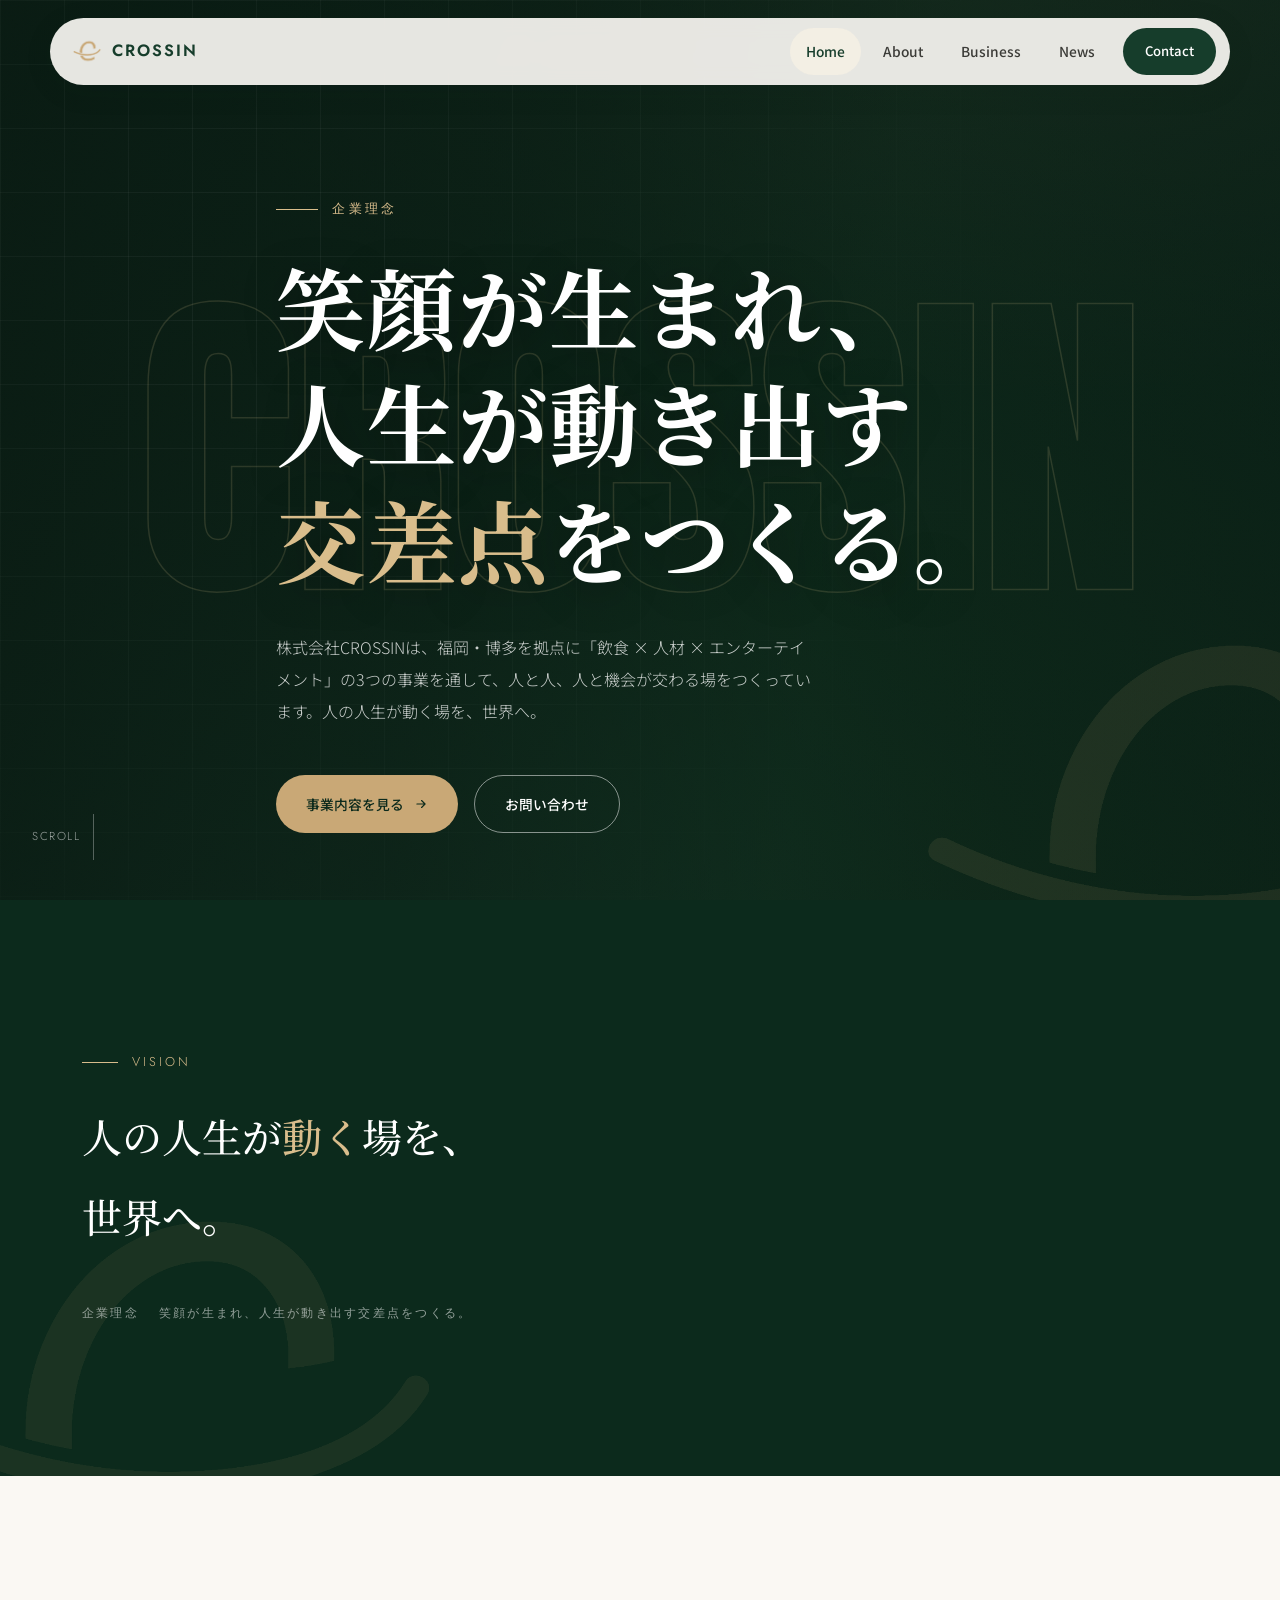
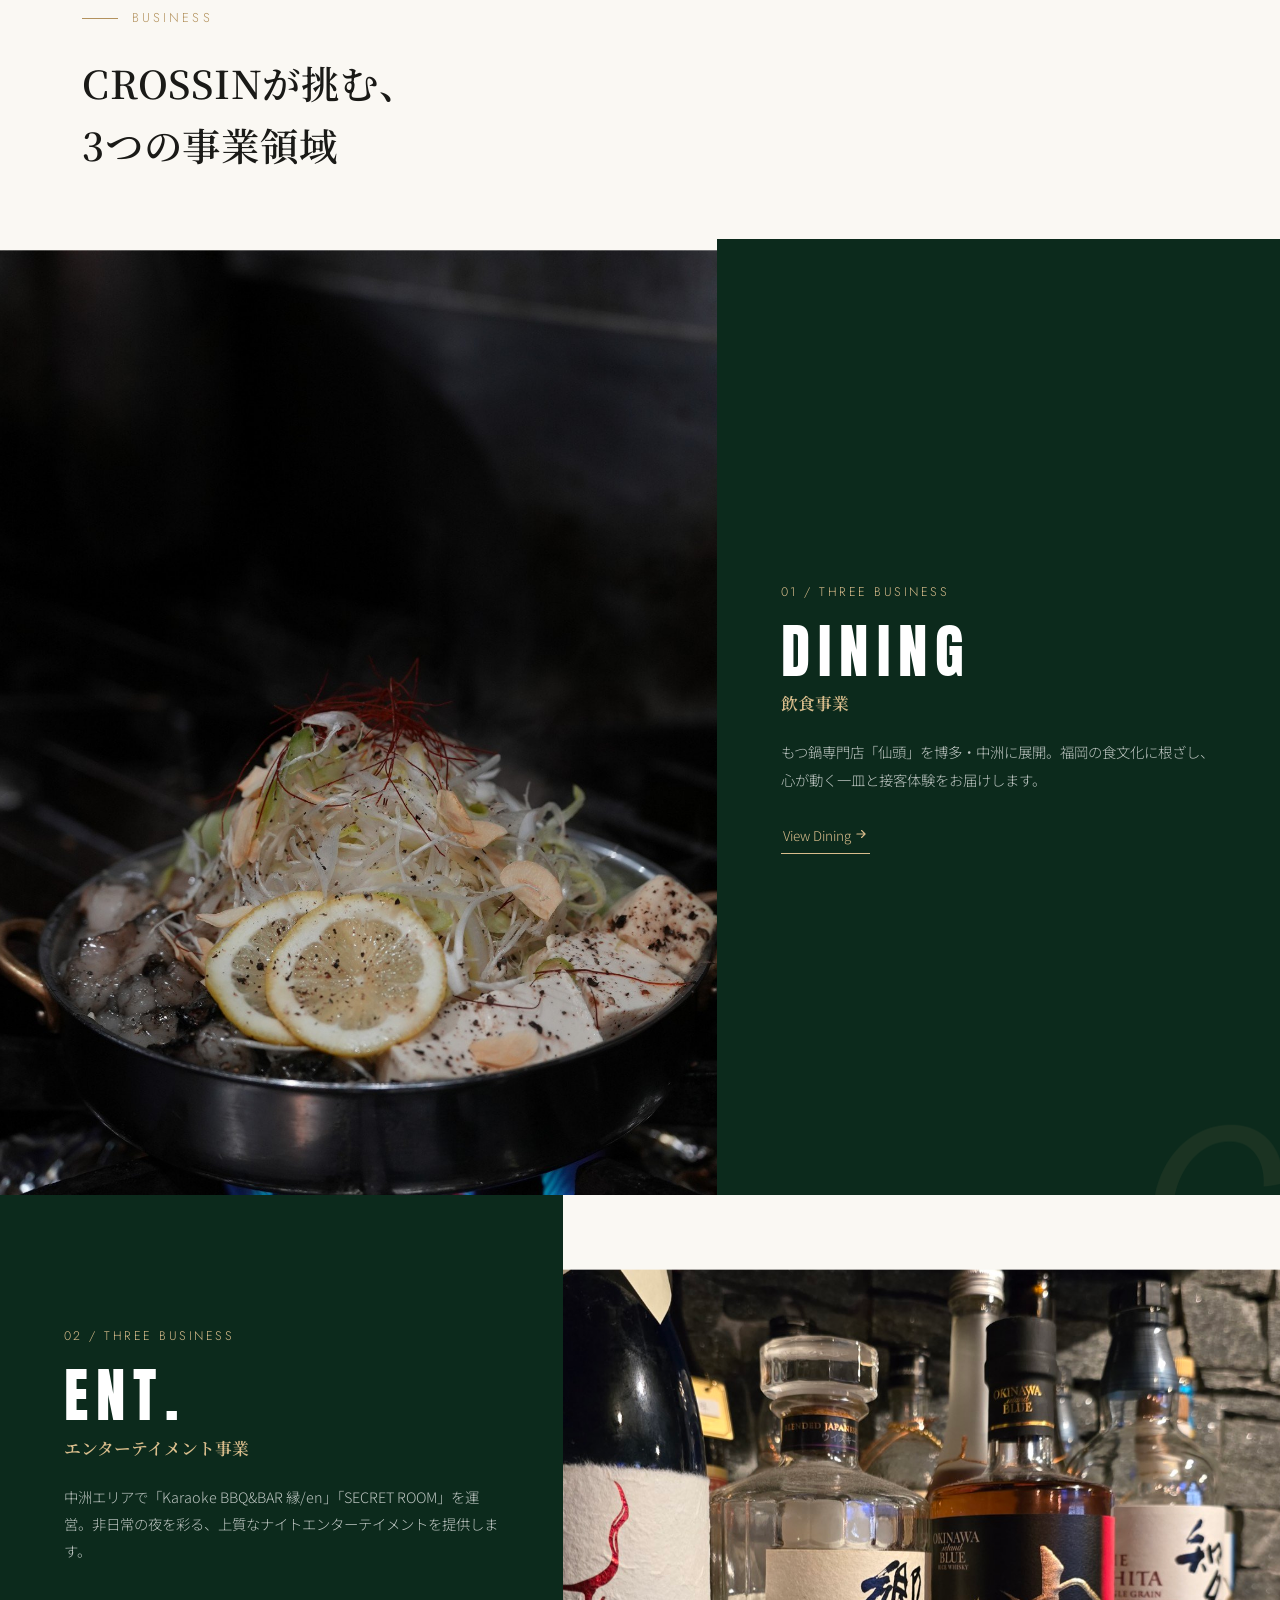
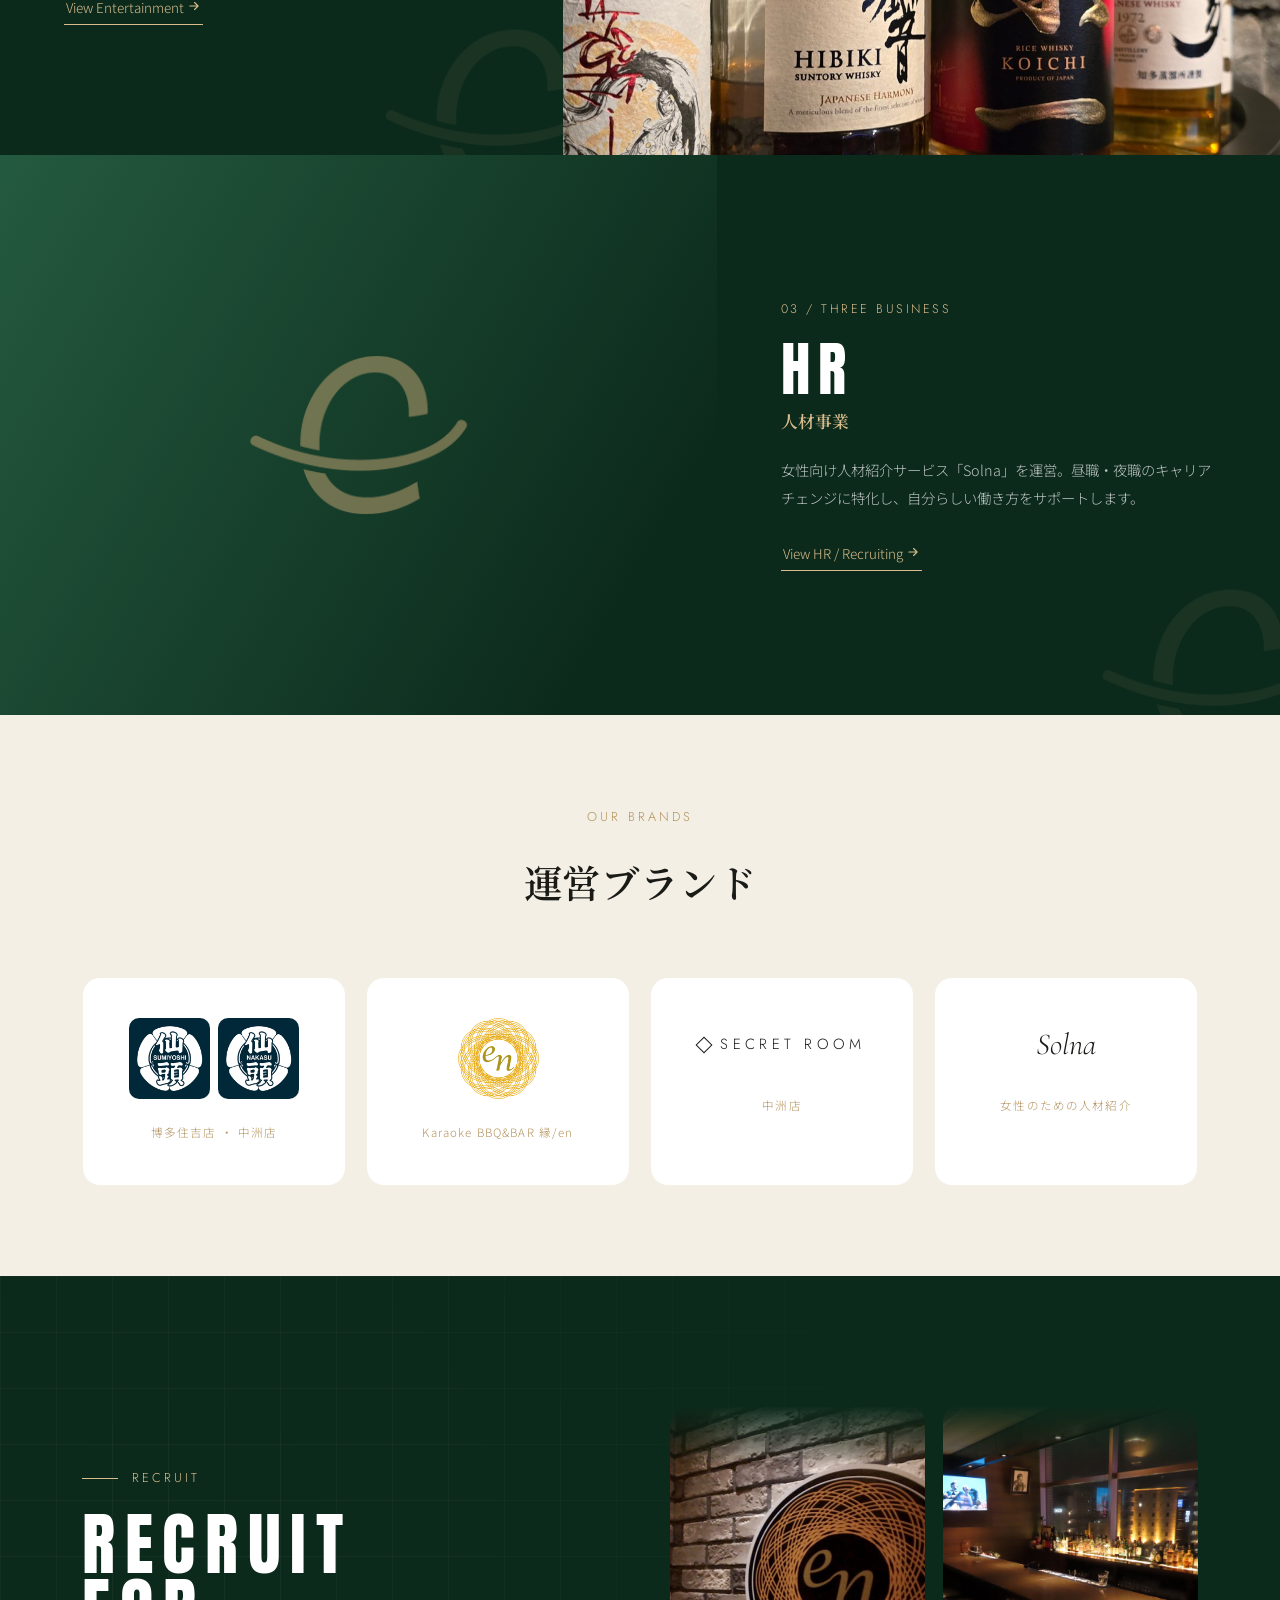
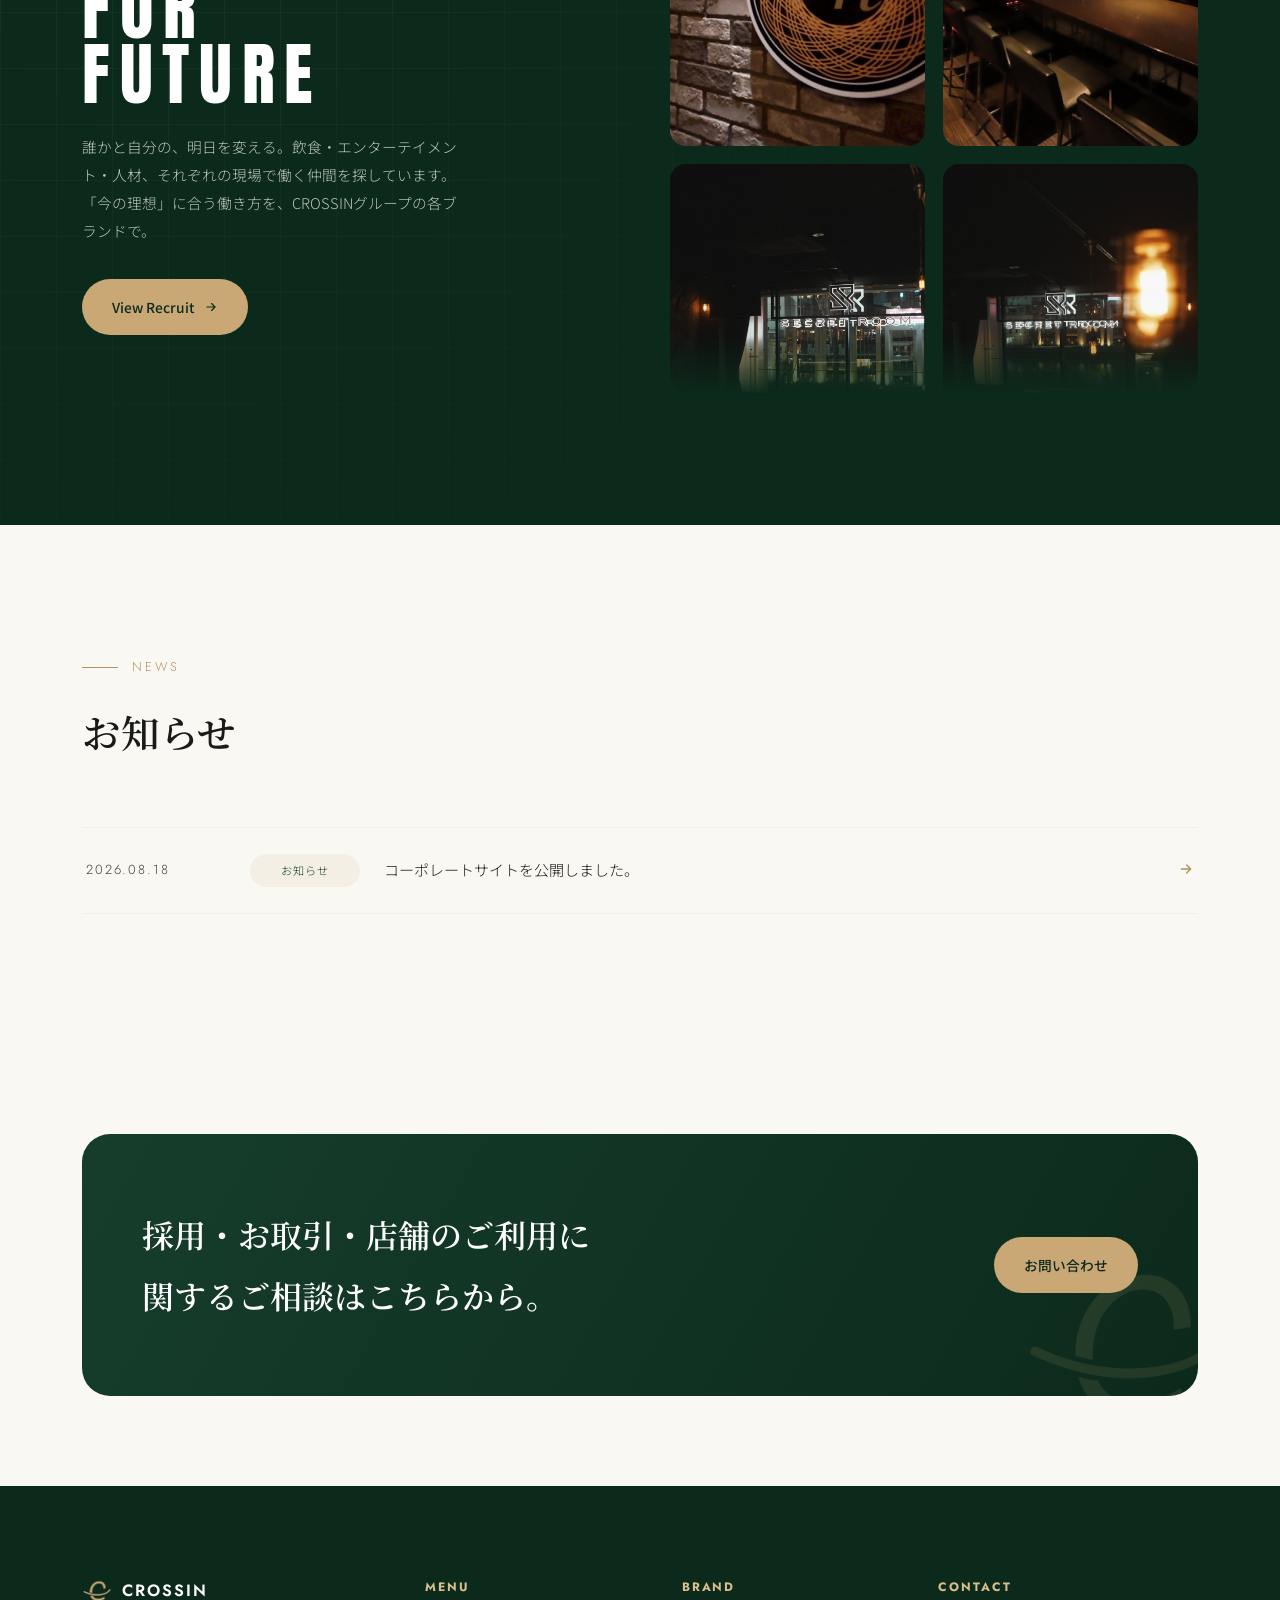
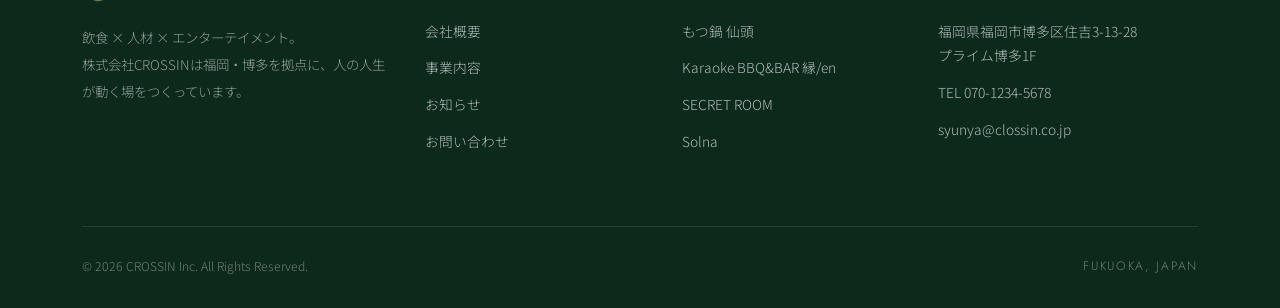
==== index.html @ eb807eb3 "ローディングロゴの横線クリップ範囲を縁（アンチエイリアス部分）まで広げ、開閉・フェード時の割れを修正 Co-Authored-By: Claude Sonnet 5.5 <noreply@anthro" ====
<!DOCTYPE html>
<html lang="ja">
<head>
<meta charset="UTF-8">
<meta name="viewport" content="width=device-width, initial-scale=1.0">
<title>株式会社CROSSIN | 飲食×人材×エンターテイメント</title>
<meta name="description" content="株式会社CROSSINは福岡を拠点に、飲食・人材・エンターテイメント事業を展開。「笑顔が生まれ、人生が動き出す交差点をつくる」を理念に、人の人生が動く場を世界へ届けます。">
<link rel="icon" type="image/png" href="images/favicon.png">
<link rel="stylesheet" href="css/style.css">
</head>
<body>

<div class="preloader" id="preloader">
  <div class="preloader-inner">
    <div class="preloader-mark">
      <svg width="0" height="0" style="position:absolute" aria-hidden="true">
        <defs>
          <clipPath id="preloader-clip-top" clipPathUnits="objectBoundingBox">
            <path d="M0,0 L1,0 L1,0.448 L0.946,0.448 L0.936,0.435 L0.924,0.431 L0.916,0.432 L0.906,0.439 L0.888,0.465 L0.858,0.496 L0.826,0.52 L0.782,0.544 L0.718,0.568 L0.682,0.577 L0.64,0.585 L0.572,0.593 L0.486,0.595 L0.436,0.593 L0.366,0.585 L0.316,0.576 L0.25,0.56 L0.19,0.541 L0.15,0.526 L0.082,0.496 L0.072,0.496 L0.064,0.5 L0.056,0.51 L0.054,0.517 L0,0.517 Z"/>
          </clipPath>
          <clipPath id="preloader-clip-swoosh" clipPathUnits="objectBoundingBox">
            <path d="M0,0.517 L0.054,0.517 L0.056,0.51 L0.064,0.5 L0.072,0.496 L0.082,0.496 L0.15,0.526 L0.19,0.541 L0.25,0.56 L0.316,0.576 L0.366,0.585 L0.436,0.593 L0.486,0.595 L0.572,0.593 L0.64,0.585 L0.682,0.577 L0.718,0.568 L0.782,0.544 L0.826,0.52 L0.858,0.496 L0.888,0.465 L0.906,0.439 L0.916,0.432 L0.924,0.431 L0.936,0.435 L0.946,0.448 L1,0.448 L1,0.469 L0.946,0.469 L0.934,0.489 L0.92,0.507 L0.894,0.534 L0.882,0.544 L0.84,0.573 L0.804,0.592 L0.778,0.603 L0.734,0.619 L0.67,0.636 L0.62,0.645 L0.562,0.651 L0.45,0.651 L0.38,0.644 L0.326,0.635 L0.228,0.611 L0.156,0.587 L0.102,0.565 L0.062,0.546 L0.054,0.534 L0,0.534 Z"/>
          </clipPath>
          <clipPath id="preloader-clip-bottom" clipPathUnits="objectBoundingBox">
            <path d="M0,0.534 L0.054,0.534 L0.062,0.546 L0.102,0.565 L0.156,0.587 L0.228,0.611 L0.326,0.635 L0.38,0.644 L0.45,0.651 L0.562,0.651 L0.62,0.645 L0.67,0.636 L0.734,0.619 L0.778,0.603 L0.804,0.592 L0.84,0.573 L0.882,0.544 L0.894,0.534 L0.92,0.507 L0.934,0.489 L0.946,0.469 L1,0.469 L1,1 L0,1 Z"/>
          </clipPath>
        </defs>
      </svg>
      <img class="preloader-mark-half preloader-mark-top" src="images/logo-mark.png" alt="CROSSIN">
      <img class="preloader-mark-half preloader-mark-swoosh" src="images/logo-mark.png" alt="">
      <img class="preloader-mark-half preloader-mark-bottom" src="images/logo-mark.png" alt="CROSSIN">
    </div>
    <p class="preloader-word">
      <span class="preloader-letter" style="animation-delay:0.00s">C</span>
      <span class="preloader-letter" style="animation-delay:0.08s">R</span>
      <span class="preloader-letter" style="animation-delay:0.16s">O</span>
      <span class="preloader-letter" style="animation-delay:0.24s">S</span>
      <span class="preloader-letter" style="animation-delay:0.32s">S</span>
      <span class="preloader-letter" style="animation-delay:0.40s">I</span>
      <span class="preloader-letter" style="animation-delay:0.48s">N</span>
    </p>
  </div>
</div>

<header class="site-header">
  <div class="wrap">
    <a href="index.html" class="brand">
      <span class="mark">
        <img src="images/logo-mark.png" alt="CROSSIN">
      </span>
      CROSSIN
    </a>
    <nav class="main-nav">
      <a href="index.html" class="active">Home</a>
      <a href="about.html">About</a>
      <a href="business.html">Business</a>
      <a href="news.html">News</a>
      <a href="contact.html" class="nav-cta">Contact</a>
    </nav>
    <button class="nav-toggle" aria-label="メニュー"><span class="bars"><span></span><span></span><span></span></span></button>
  </div>
</header>

<section class="hero has-photo">
  <div class="hero-slides">
    <div class="hero-slide" style="background-image:url('images/photos/en-counter.jpg')"></div>
    <div class="hero-slide" style="background-image:url('images/photos/secretroom-lounge.jpg')"></div>
    <div class="hero-slide" style="background-image:url('images/photos/sento-nabe.jpg')"></div>
    <div class="hero-slide" style="background-image:url('images/photos/en-cocktails.jpg')"></div>
    <div class="hero-slide" style="background-image:url('images/photos/secretroom-ambience.jpg')"></div>
    <div class="hero-slide" style="background-image:url('images/photos/sento-entrance.jpg')"></div>
    <div class="hero-slide" style="background-image:url('images/photos/sento-noren-entrance.jpg')"></div>
    <div class="hero-slide" style="background-image:url('images/photos/sento-dining-room.jpg')"></div>
    <div class="hero-slide" style="background-image:url('images/photos/sento-tableware.jpg')"></div>
  </div>
  <div class="hero-grid-lines"></div>
  <p class="hero-wordmark" aria-hidden="true">CROSSIN</p>
  <div class="hero-mark">
    <img src="images/logo-mark.png" alt="CROSSIN">
  </div>
  <div class="wrap hero-inner">
    <p class="hero-eyebrow reveal is-visible">企業理念</p>
    <h1 class="hero-title reveal is-visible">笑顔が生まれ、<br>人生が動き出す<br><span class="accent">交差点</span>をつくる。</h1>
    <p class="hero-sub reveal is-visible reveal-delay-1">株式会社CROSSINは、福岡・博多を拠点に「飲食 × 人材 × エンターテイメント」の3つの事業を通して、人と人、人と機会が交わる場をつくっています。人の人生が動く場を、世界へ。</p>
    <div class="hero-actions reveal is-visible reveal-delay-2">
      <a href="business.html" class="btn btn-primary">
        事業内容を見る
        <svg width="14" height="14" viewBox="0 0 24 24" fill="none"><path d="M5 12h14M13 6l6 6-6 6" stroke="currentColor" stroke-width="2" stroke-linecap="round" stroke-linejoin="round"/></svg>
      </a>
      <a href="contact.html" class="btn btn-outline">お問い合わせ</a>
    </div>
  </div>
  <div class="hero-scroll">
    <span class="en">SCROLL</span>
    <span class="line"></span>
  </div>
</section>

<section class="philosophy">
  <div class="philosophy-mark">
    <img src="images/logo-mark.png" alt="CROSSIN">
  </div>
  <div class="wrap">
    <p class="eyebrow on-dark reveal">VISION</p>
    <blockquote class="reveal reveal-delay-1">人の人生が<span class="accent">動く</span>場を、<br>世界へ。</blockquote>
    <div class="philosophy-foot reveal reveal-delay-2">
      <span>企業理念</span>
      <span>笑顔が生まれ、人生が動き出す交差点をつくる。</span>
    </div>
  </div>
</section>

<section class="section-pad" style="padding-bottom:0;">
  <div class="wrap">
    <div class="section-head reveal">
      <p class="eyebrow">BUSINESS</p>
      <h2 class="section-title">CROSSINが挑む、<br>3つの事業領域</h2>
    </div>
  </div>
  <div class="jl-panels">
    <div class="jl-panel reveal">
      <div class="jl-photo" data-parallax><img src="images/photos/sento-nabe-flame.jpg" alt="もつ鍋仙頭"></div>
      <div class="jl-text">
        <span class="num en">01 / THREE BUSINESS</span>
        <p class="label en">DINING</p>
        <h3>飲食事業</h3>
        <p>もつ鍋専門店「仙頭」を博多・中洲に展開。福岡の食文化に根ざし、心が動く一皿と接客体験をお届けします。</p>
        <a href="business.html#dining" class="btn-line">
          View Dining
          <svg width="14" height="14" viewBox="0 0 24 24" fill="none"><path d="M5 12h14M13 6l6 6-6 6" stroke="currentColor" stroke-width="2" stroke-linecap="round" stroke-linejoin="round"/></svg>
        </a>
        <div class="mark"><img src="images/logo-mark.png" alt=""></div>
      </div>
    </div>
    <div class="jl-panel reverse reveal reveal-delay-1">
      <div class="jl-photo" data-parallax><img src="images/photos/secretroom-bottles.jpg" alt="Karaoke BBQ&amp;BAR 縁/en / SECRET ROOM"></div>
      <div class="jl-text">
        <span class="num en">02 / THREE BUSINESS</span>
        <p class="label en">ENT.</p>
        <h3>エンターテイメント事業</h3>
        <p>中洲エリアで「Karaoke BBQ&amp;BAR 縁/en」「SECRET ROOM」を運営。非日常の夜を彩る、上質なナイトエンターテイメントを提供します。</p>
        <a href="business.html#entertainment" class="btn-line">
          View Entertainment
          <svg width="14" height="14" viewBox="0 0 24 24" fill="none"><path d="M5 12h14M13 6l6 6-6 6" stroke="currentColor" stroke-width="2" stroke-linecap="round" stroke-linejoin="round"/></svg>
        </a>
        <div class="mark"><img src="images/logo-mark.png" alt=""></div>
      </div>
    </div>
    <div class="jl-panel reveal reveal-delay-2">
      <div class="jl-photo no-photo">
        <img class="mark-lg" src="images/logo-mark.png" alt="">
      </div>
      <div class="jl-text">
        <span class="num en">03 / THREE BUSINESS</span>
        <p class="label en">HR</p>
        <h3>人材事業</h3>
        <p>女性向け人材紹介サービス「Solna」を運営。昼職・夜職のキャリアチェンジに特化し、自分らしい働き方をサポートします。</p>
        <a href="business.html#hr" class="btn-line">
          View HR / Recruiting
          <svg width="14" height="14" viewBox="0 0 24 24" fill="none"><path d="M5 12h14M13 6l6 6-6 6" stroke="currentColor" stroke-width="2" stroke-linecap="round" stroke-linejoin="round"/></svg>
        </a>
        <div class="mark"><img src="images/logo-mark.png" alt=""></div>
      </div>
    </div>
  </div>
</section>

<section class="section-pad-sm" style="background:var(--cream-100)">
  <div class="wrap">
    <div class="section-head center reveal">
      <p class="eyebrow">OUR BRANDS</p>
      <h2 class="section-title">運営ブランド</h2>
    </div>
    <div class="brand-row reveal reveal-delay-1">
      <a href="business.html#dining" class="brand-cell">
        <div class="logo-badge logo-badge-sento-pair">
          <img src="images/sento-badge-sumiyoshi.png" alt="もつ鍋仙頭 博多住吉店">
          <img src="images/sento-badge-nakasu.png" alt="もつ鍋仙頭 中洲店">
        </div>
        <span class="tag">博多住吉店 ・ 中洲店</span>
      </a>
      <a href="business.html#entertainment" class="brand-cell">
        <div class="logo-badge logo-badge-img">
          <img src="images/en-mark.png" alt="Karaoke BBQ&amp;BAR 縁/en">
        </div>
        <span class="tag">Karaoke BBQ&amp;BAR 縁/en</span>
      </a>
      <a href="business.html#entertainment" class="brand-cell">
        <div class="logo-badge">
          <span class="logo-secretroom"><span class="diamond"></span>SECRET ROOM</span>
        </div>
        <span class="tag">中洲店</span>
      </a>
      <a href="business.html#hr" class="brand-cell">
        <div class="logo-badge">
          <span class="logo-solna">Solna</span>
        </div>
        <span class="tag">女性のための人材紹介</span>
      </a>
    </div>
  </div>
</section>

<section class="recruit-section">
  <div class="wrap recruit-inner">
    <div class="recruit-text reveal">
      <p class="eyebrow on-dark">RECRUIT</p>
      <p class="label en">RECRUIT<br>FOR<br>FUTURE</p>
      <p class="lead">誰かと自分の、明日を変える。飲食・エンターテイメント・人材、それぞれの現場で働く仲間を探しています。「今の理想」に合う働き方を、CROSSINグループの各ブランドで。</p>
      <a href="https://job-solna.studio.site/" target="_blank" rel="noopener" class="btn btn-primary">
        View Recruit
        <svg width="14" height="14" viewBox="0 0 24 24" fill="none"><path d="M5 12h14M13 6l6 6-6 6" stroke="currentColor" stroke-width="2" stroke-linecap="round" stroke-linejoin="round"/></svg>
      </a>
    </div>
    <div class="recruit-gallery reveal reveal-delay-1">
      <div class="marquee-col up">
        <div class="marquee-track">
          <img src="images/photos/en-logo.jpg" alt="">
          <img src="images/photos/secretroom-lounge.jpg" alt="">
          <img src="images/photos/sento-nabe.jpg" alt="">
          <img src="images/photos/en-cocktails.jpg" alt="">
          <img src="images/photos/secretroom-bottles.jpg" alt="">
          <img src="images/photos/sento-sashimi.jpg" alt="">
          <img src="images/photos/en-logo.jpg" alt="">
          <img src="images/photos/secretroom-lounge.jpg" alt="">
          <img src="images/photos/sento-nabe.jpg" alt="">
          <img src="images/photos/en-cocktails.jpg" alt="">
          <img src="images/photos/secretroom-bottles.jpg" alt="">
          <img src="images/photos/sento-sashimi.jpg" alt="">
        </div>
      </div>
      <div class="marquee-col down">
        <div class="marquee-track">
          <img src="images/photos/en-counter.jpg" alt="">
          <img src="images/photos/secretroom-ambience.jpg" alt="">
          <img src="images/photos/sento-ingredients.jpg" alt="">
          <img src="images/photos/en-booth.jpg" alt="">
          <img src="images/photos/secretroom-logo.jpg" alt="">
          <img src="images/photos/sento-entrance.jpg" alt="">
          <img src="images/photos/en-counter.jpg" alt="">
          <img src="images/photos/secretroom-ambience.jpg" alt="">
          <img src="images/photos/sento-ingredients.jpg" alt="">
          <img src="images/photos/en-booth.jpg" alt="">
          <img src="images/photos/secretroom-logo.jpg" alt="">
          <img src="images/photos/sento-entrance.jpg" alt="">
        </div>
      </div>
    </div>
  </div>
</section>

<section class="section-pad">
  <div class="wrap">
    <div class="section-head reveal">
      <p class="eyebrow">NEWS</p>
      <h2 class="section-title">お知らせ</h2>
    </div>
    <div class="news-list reveal reveal-delay-1">
      <a href="news.html" class="news-item">
        <time class="en">2026.08.18</time>
        <span class="tag">お知らせ</span>
        <span class="title">コーポレートサイトを公開しました。</span>
        <span class="arrow">
          <svg width="16" height="16" viewBox="0 0 24 24" fill="none"><path d="M5 12h14M13 6l6 6-6 6" stroke="currentColor" stroke-width="2" stroke-linecap="round" stroke-linejoin="round"/></svg>
        </span>
      </a>
    </div>
  </div>
</section>

<section class="section-pad-sm">
  <div class="wrap">
    <div class="cta-band reveal">
      <div class="mark">
        <img src="images/logo-mark.png" alt="CROSSIN">
      </div>
      <h3>採用・お取引・店舗のご利用に関するご相談はこちらから。</h3>
      <div class="actions">
        <a href="contact.html" class="btn btn-primary">お問い合わせ</a>
      </div>
    </div>
  </div>
</section>

<footer class="site-footer">
  <div class="wrap">
    <div class="footer-top">
      <div class="footer-brand">
        <a href="index.html" class="brand">
          <span class="mark">
            <img src="images/logo-mark.png" alt="CROSSIN">
          </span>
          CROSSIN
        </a>
        <p>飲食 × 人材 × エンターテイメント。<br>株式会社CROSSINは福岡・博多を拠点に、人の人生が動く場をつくっています。</p>
      </div>
      <div class="footer-col">
        <h4>MENU</h4>
        <a href="about.html">会社概要</a>
        <a href="business.html">事業内容</a>
        <a href="news.html">お知らせ</a>
        <a href="contact.html">お問い合わせ</a>
      </div>
      <div class="footer-col">
        <h4>BRAND</h4>
        <a href="business.html#dining">もつ鍋 仙頭</a>
        <a href="business.html#entertainment">Karaoke BBQ&amp;BAR 縁/en</a>
        <a href="business.html#entertainment">SECRET ROOM</a>
        <a href="https://job-solna.studio.site/" target="_blank" rel="noopener">Solna</a>
      </div>
      <div class="footer-col">
        <h4>CONTACT</h4>
        <address>福岡県福岡市博多区住吉3-13-28<br>プライム博多1F</address>
        <a href="tel:07012345678">TEL 070-1234-5678</a>
        <a href="mailto:syunya@clossin.co.jp">syunya@clossin.co.jp</a>
      </div>
    </div>
    <div class="footer-bottom">
      <span>&copy; 2026 CROSSIN Inc. All Rights Reserved.</span>
      <span class="en">FUKUOKA, JAPAN</span>
    </div>
  </div>
</footer>

<script src="js/main.js"></script>
</body>
</html>
---- css/style.css ----
@import url('https://fonts.googleapis.com/css2?family=Noto+Serif+JP:wght@400;500;600;700&family=Noto+Sans+JP:wght@300;400;500;700&family=Cormorant+Garamond:ital,wght@0,400;0,500;0,600;1,400&family=Jost:wght@300;400;500;600&family=Anton&display=swap');

/* ---------- Design Tokens ---------- */
:root {
  --green-950: #0c2a1c;
  --green-900: #10331f;
  --green-800: #163d2b;
  --green-700: #1c4a34;
  --green-600: #245a3f;
  --gold-400: #d9bd8c;
  --gold-500: #c9a876;
  --gold-600: #b3925d;
  --cream-50: #faf8f3;
  --cream-100: #f3efe4;
  --ink-900: #1a1a17;
  --ink-700: #3c3c38;
  --white: #ffffff;

  --font-serif: "Noto Serif JP", serif;
  --font-sans: "Noto Sans JP", sans-serif;
  --font-display: "Cormorant Garamond", serif;
  --font-en: "Jost", sans-serif;
  --font-impact: "Anton", "Jost", sans-serif;

  --container: 1180px;
  --ease: cubic-bezier(.22, .61, .36, 1);
}

* { margin: 0; padding: 0; box-sizing: border-box; }

html { scroll-behavior: smooth; }

body {
  font-family: var(--font-sans);
  color: var(--ink-900);
  background: var(--cream-50);
  line-height: 1.9;
  font-weight: 300;
  -webkit-font-smoothing: antialiased;
  overflow-x: hidden;
}

img { max-width: 100%; display: block; }
a { color: inherit; text-decoration: none; }
ul { list-style: none; }
button { font-family: inherit; cursor: pointer; border: none; background: none; }

.wrap {
  max-width: var(--container);
  margin: 0 auto;
  padding: 0 32px;
}

.en {
  font-family: var(--font-en);
  letter-spacing: 0.14em;
}

/* ---------- Reveal Animation ---------- */
.reveal {
  opacity: 0;
  transform: translateY(28px);
  transition: opacity 0.9s var(--ease), transform 0.9s var(--ease);
}
.reveal.is-visible {
  opacity: 1;
  transform: translateY(0);
}
.reveal-delay-1 { transition-delay: .12s; }
.reveal-delay-2 { transition-delay: .24s; }
.reveal-delay-3 { transition-delay: .36s; }

/* ---------- Preloader ---------- */
.preloader {
  position: fixed;
  inset: 0;
  z-index: 999;
  display: flex;
  align-items: center;
  justify-content: center;
  background: var(--green-950);
  transition: opacity 1.4s var(--ease), visibility 1.4s var(--ease);
}
.preloader.is-hidden {
  opacity: 0;
  visibility: hidden;
  pointer-events: none;
}

.preloader-inner { display: flex; flex-direction: column; align-items: center; gap: 26px; }
.preloader-mark { width: 288px; height: 288px; position: relative; }
.preloader-mark-half {
  position: absolute;
  inset: 0;
  width: 100%;
  height: 100%;
  object-fit: contain;
}
.preloader-mark-top {
  z-index: 1;
  clip-path: url(#preloader-clip-top);
  transform: translateY(0) scale(1);
  transition: transform 1.4s var(--ease), opacity 1.4s var(--ease);
}
.preloader-mark-bottom {
  z-index: 1;
  clip-path: url(#preloader-clip-bottom);
  transform: translateY(0) scale(1);
  transition: transform 1.4s var(--ease), opacity 1.4s var(--ease);
}
.preloader-mark-swoosh {
  z-index: 2;
  clip-path: url(#preloader-clip-swoosh);
  transform: scale(1);
  transition: opacity 1.4s var(--ease);
  animation: preloaderMarkSeq 1.6s ease-in-out infinite;
}
@keyframes preloaderMarkSeq {
  0%, 100% { opacity: .3; }
  50% { opacity: 1; }
}
.preloader.is-hidden .preloader-mark-top {
  transform: translateY(-64px) scale(1.35);
  opacity: .6;
}
.preloader.is-hidden .preloader-mark-bottom {
  transform: translateY(64px) scale(1.35);
  opacity: .6;
}
.preloader.is-hidden .preloader-mark-swoosh {
  transform: scale(1.35);
  animation: none;
  opacity: .6;
}
.preloader-word {
  display: inline-flex;
  font-family: var(--font-en);
  font-size: 0.8rem;
  gap: 0.36em;
  color: rgba(255,255,255,0.9);
}
.preloader-letter {
  display: inline-block;
  opacity: .15;
  animation: preloaderLetter 1.6s ease-in-out infinite;
}
@keyframes preloaderLetter {
  0%, 100% { opacity: .15; }
  50% { opacity: 1; }
}
@media (prefers-reduced-motion: reduce) {
  .preloader-mark-top, .preloader-mark-bottom { transition: none; }
  .preloader-mark-swoosh { animation: none; transition: none; opacity: 1; }
  .preloader-letter { animation: none; opacity: 1; }
}

/* ---------- Header ---------- */
.site-header {
  position: fixed;
  top: 0; left: 0; right: 0;
  z-index: 200;
  padding: 18px 0;
  transition: padding .4s var(--ease), background .4s var(--ease);
}
.site-header .wrap {
  display: flex;
  align-items: center;
  justify-content: space-between;
  background: rgba(250, 248, 243, 0.92);
  backdrop-filter: blur(10px);
  border-radius: 999px;
  padding: 10px 14px 10px 22px;
  box-shadow: 0 6px 30px rgba(12, 42, 28, 0.08);
  transition: box-shadow .4s var(--ease);
}
.site-header.scrolled .wrap {
  box-shadow: 0 10px 34px rgba(12, 42, 28, 0.14);
}

.brand {
  display: flex;
  align-items: center;
  gap: 10px;
  font-family: var(--font-en);
  font-weight: 600;
  font-size: 1.02rem;
  letter-spacing: 0.12em;
  color: var(--green-800);
}
.brand .mark { width: 30px; height: 30px; }
.brand .mark svg, .brand .mark img { width: 100%; height: 100%; object-fit: contain; }

.main-nav { display: flex; align-items: center; gap: 6px; }
.main-nav a {
  font-family: var(--font-sans);
  font-size: 0.86rem;
  font-weight: 500;
  color: var(--ink-700);
  padding: 10px 16px;
  border-radius: 999px;
  transition: color .3s, background .3s;
  white-space: nowrap;
}
.main-nav a:hover, .main-nav a.active { color: var(--green-800); background: var(--cream-100); }

.nav-cta {
  margin-left: 6px;
  background: var(--green-800);
  color: var(--white) !important;
  padding: 11px 22px !important;
  font-size: 0.82rem !important;
}
.nav-cta:hover { background: var(--green-700); }

.nav-toggle {
  display: none;
  width: 40px; height: 40px;
  border-radius: 50%;
  align-items: center;
  justify-content: center;
  background: var(--green-800);
  flex-shrink: 0;
}
.nav-toggle span, .nav-toggle::before, .nav-toggle::after { display: none; }
.nav-toggle .bars { display: block; position: relative; width: 16px; height: 11px; }
.nav-toggle .bars span {
  display: block !important;
  position: absolute; left: 0; width: 100%; height: 1.5px; background: var(--white);
  transition: transform .3s var(--ease), opacity .3s var(--ease), top .3s var(--ease);
}
.nav-toggle .bars span:nth-child(1) { top: 0; }
.nav-toggle .bars span:nth-child(2) { top: 5px; }
.nav-toggle .bars span:nth-child(3) { top: 10px; }
.nav-toggle.open .bars span:nth-child(1) { top: 5px; transform: rotate(45deg); }
.nav-toggle.open .bars span:nth-child(2) { opacity: 0; }
.nav-toggle.open .bars span:nth-child(3) { top: 5px; transform: rotate(-45deg); }

/* ---------- Buttons ---------- */
.btn {
  display: inline-flex;
  align-items: center;
  gap: 10px;
  font-size: 0.86rem;
  font-weight: 500;
  padding: 15px 30px;
  border-radius: 999px;
  transition: transform .35s var(--ease), background .35s, color .35s, box-shadow .35s;
}
.btn-primary { background: var(--gold-500); color: var(--green-950); }
.btn-primary:hover { background: var(--gold-400); transform: translateY(-2px); box-shadow: 0 12px 28px rgba(201,168,118,.35); }
.btn-outline { border: 1px solid rgba(255,255,255,0.5); color: var(--white); }
.btn-outline:hover { background: rgba(255,255,255,0.12); transform: translateY(-2px); }
.btn-dark { background: var(--green-800); color: var(--white); }
.btn-dark:hover { background: var(--green-700); transform: translateY(-2px); }
.btn-line {
  border-bottom: 1px solid currentColor;
  padding: 4px 2px;
  border-radius: 0;
  font-size: 0.84rem;
}
.btn-line svg { transition: transform .3s var(--ease); }
.btn-line:hover svg { transform: translateX(5px); }

/* ---------- Hero ---------- */
.hero {
  position: relative;
  min-height: 100vh;
  display: flex;
  flex-direction: column;
  justify-content: center;
  background:
    radial-gradient(160% 120% at 82% -10%, rgba(217,189,140,.10) 0%, transparent 45%),
    radial-gradient(120% 120% at 15% 110%, var(--green-700) 0%, var(--green-900) 55%, var(--green-950) 100%);
  color: var(--white);
  overflow: hidden;
  padding-top: 110px;
}
.hero-slides { position: absolute; inset: 0; z-index: 0; }
.hero-slide {
  position: absolute; inset: 0;
  background-size: cover;
  background-position: center 30%;
  opacity: 0;
  animation: heroSlideFade 63s infinite;
}
.hero-slide:nth-child(1) { animation-delay: 0s; }
.hero-slide:nth-child(2) { animation-delay: -7s; }
.hero-slide:nth-child(3) { animation-delay: -14s; }
.hero-slide:nth-child(4) { animation-delay: -21s; }
.hero-slide:nth-child(5) { animation-delay: -28s; }
.hero-slide:nth-child(6) { animation-delay: -35s; }
.hero-slide:nth-child(7) { animation-delay: -42s; }
.hero-slide:nth-child(8) { animation-delay: -49s; }
.hero-slide:nth-child(9) { animation-delay: -56s; }
@keyframes heroSlideFade {
  0% { opacity: 0; }
  1.3% { opacity: 1; }
  9.3% { opacity: 1; }
  11% { opacity: 0; }
  100% { opacity: 0; }
}
@media (prefers-reduced-motion: reduce) {
  .hero-slide { animation: none; opacity: 0; }
  .hero-slide:first-child { opacity: 1; }
}
.page-hero .hero-slide { animation: heroSlideFadeShort 21s infinite; }
.page-hero .hero-slide:nth-child(1) { animation-delay: 0s; }
.page-hero .hero-slide:nth-child(2) { animation-delay: -7s; }
.page-hero .hero-slide:nth-child(3) { animation-delay: -14s; }
@keyframes heroSlideFadeShort {
  0% { opacity: 0; }
  4% { opacity: 1; }
  28% { opacity: 1; }
  33% { opacity: 0; }
  100% { opacity: 0; }
}
.hero.has-photo::before {
  content: "";
  position: absolute; inset: 0;
  background: linear-gradient(100deg, rgba(9,26,18,.95) 0%, rgba(9,26,18,.78) 38%, rgba(9,26,18,.5) 65%, rgba(9,26,18,.65) 100%);
  z-index: 1;
}
.hero::after {
  content: "";
  position: absolute; inset: 0;
  z-index: 1;
  background-image: url("data:image/svg+xml,%3Csvg xmlns='http://www.w3.org/2000/svg' width='180' height='180'%3E%3Cfilter id='n'%3E%3CfeTurbulence type='fractalNoise' baseFrequency='0.9' numOctaves='2' stitchTiles='stitch'/%3E%3C/filter%3E%3Crect width='100%25' height='100%25' filter='url(%23n)' opacity='0.05'/%3E%3C/svg%3E");
  mix-blend-mode: overlay;
  pointer-events: none;
}
.hero-wordmark {
  position: absolute;
  left: 50%; top: 50%;
  transform: translate(-50%, -50%);
  font-family: var(--font-impact);
  font-weight: 400;
  font-size: clamp(7rem, 26vw, 22rem);
  line-height: 0.82;
  letter-spacing: -0.01em;
  color: transparent;
  -webkit-text-stroke: 1.5px rgba(217,189,140,0.16);
  white-space: nowrap;
  pointer-events: none;
  z-index: 2;
  user-select: none;
}
.hero-mark {
  position: absolute;
  right: -16vw;
  bottom: -18vw;
  top: auto;
  transform: none;
  width: 46vw;
  max-width: 640px;
  opacity: 0.1;
  pointer-events: none;
  z-index: 2;
}
.hero-mark svg, .hero-mark img { width: 100%; height: auto; display: block; }
.hero-grid-lines {
  position: absolute; inset: 0;
  z-index: 2;
  background-image:
    linear-gradient(rgba(255,255,255,.05) 1px, transparent 1px),
    linear-gradient(90deg, rgba(255,255,255,.05) 1px, transparent 1px);
  background-size: 64px 64px;
  mask-image: radial-gradient(circle at 20% 30%, black, transparent 70%);
  pointer-events: none;
}
.hero-inner { position: relative; z-index: 3; padding: 80px 32px 60px; }
.hero-eyebrow {
  display: flex;
  align-items: center;
  gap: 14px;
  color: var(--gold-400);
  font-family: var(--font-en);
  font-size: 0.82rem;
  letter-spacing: 0.24em;
  margin-bottom: 26px;
}
.hero-eyebrow::before { content: ""; width: 42px; height: 1px; background: var(--gold-400); }
.hero-title {
  font-family: var(--font-serif);
  font-weight: 700;
  font-size: clamp(2.2rem, 7vw, 5.6rem);
  line-height: 1.3;
  letter-spacing: 0.01em;
  max-width: 15em;
  text-shadow: 0 8px 40px rgba(0,0,0,.35);
}
.hero-sub {
  margin-top: 34px;
  max-width: 34em;
  font-size: 1rem;
  font-weight: 300;
  color: rgba(255,255,255,0.78);
  line-height: 2;
}
.hero-actions { display: flex; gap: 16px; margin-top: 48px; flex-wrap: wrap; }
.hero-scroll {
  position: absolute;
  bottom: 40px; left: 32px;
  display: flex; align-items: center; gap: 12px;
  color: rgba(255,255,255,0.6);
  font-family: var(--font-en);
  font-size: 0.72rem;
  letter-spacing: 0.2em;
  z-index: 3;
}
.hero-scroll .line { width: 1px; height: 46px; background: rgba(255,255,255,0.3); position: relative; overflow: hidden; }
.hero-scroll .line::after {
  content: ""; position: absolute; top: -100%; left: 0; width: 100%; height: 100%;
  background: var(--gold-400);
  animation: scrollLine 2.2s var(--ease) infinite;
}
@keyframes scrollLine { 0% { top: -100%; } 60% { top: 100%; } 100% { top: 100%; } }

/* ---------- Section Basics ---------- */
section { position: relative; }
.section-pad { padding: 130px 0; }
.section-pad-sm { padding: 90px 0; }

.eyebrow {
  display: flex; align-items: center; gap: 14px;
  font-family: var(--font-en);
  font-size: 0.8rem;
  letter-spacing: 0.24em;
  color: var(--gold-600);
  margin-bottom: 22px;
}
.eyebrow::before { content: ""; width: 36px; height: 1px; background: var(--gold-600); }
.eyebrow.on-dark { color: var(--gold-400); }
.eyebrow.on-dark::before { background: var(--gold-400); }

.section-title {
  font-family: var(--font-serif);
  font-weight: 600;
  font-size: clamp(1.7rem, 3vw, 2.5rem);
  line-height: 1.6;
  letter-spacing: 0.02em;
}
.section-head { max-width: 640px; margin-bottom: 64px; }
.section-head.center { margin-left: auto; margin-right: auto; text-align: center; }
.section-head.center .eyebrow { justify-content: center; }
.section-head.center .eyebrow::before { display: none; }

/* ---------- Philosophy Strip ---------- */
.philosophy {
  background: var(--green-950);
  color: var(--white);
  padding: 150px 0;
  position: relative;
  overflow: hidden;
}
.philosophy-mark {
  position: absolute; left: -10vw; bottom: -18vw;
  width: 46vw; max-width: 620px; opacity: 0.08;
}
.philosophy-mark img { width: 100%; height: auto; display: block; }
.philosophy blockquote {
  font-family: var(--font-serif);
  font-weight: 500;
  font-size: clamp(1.5rem, 3.4vw, 2.5rem);
  line-height: 2;
  max-width: 16em;
  position: relative;
  z-index: 1;
}
.philosophy blockquote .accent { color: var(--gold-400); }
.hero-title .accent { color: var(--gold-400); }
.philosophy-foot {
  margin-top: 46px;
  display: flex; align-items: center; gap: 20px;
  font-family: var(--font-en);
  font-size: 0.78rem;
  letter-spacing: 0.18em;
  color: rgba(255,255,255,0.55);
}

/* ---------- Business Cards (index teaser) ---------- */
/* ---------- Split photo/text business panels (jillion-style) ---------- */
.jl-panels { display: flex; flex-direction: column; }
.jl-panel {
  display: flex;
  width: 100vw;
  margin-left: calc(-50vw + 50%);
  min-height: clamp(360px, 46vw, 560px);
}
.jl-panel .jl-photo { flex: 0 0 56%; position: relative; overflow: hidden; }
.jl-panel .jl-photo img { width: 100%; height: 100%; object-fit: cover; display: block; }
.jl-panel .jl-photo.no-photo {
  background: linear-gradient(120deg, var(--green-600) 0%, var(--green-950) 85%);
  display: flex; align-items: center; justify-content: center;
}
.jl-panel .jl-photo.no-photo .mark-lg { width: 34%; height: auto; opacity: 0.5; }
.jl-panel .jl-text {
  flex: 1;
  background: var(--green-950);
  color: var(--white);
  display: flex;
  flex-direction: column;
  justify-content: center;
  padding: 56px 64px;
  position: relative;
  overflow: hidden;
}
.jl-panel .jl-text .num {
  font-family: var(--font-en);
  font-size: 0.78rem;
  letter-spacing: 0.2em;
  color: var(--gold-400);
  margin-bottom: 20px;
}
.jl-panel .jl-text .label {
  font-family: var(--font-impact);
  font-weight: 400;
  font-size: clamp(2.4rem, 4.6vw, 3.8rem);
  line-height: 0.92;
  color: var(--white);
  margin-bottom: 10px;
}
.jl-panel .jl-text h3 {
  font-family: var(--font-serif);
  font-size: 1.05rem;
  font-weight: 600;
  color: var(--gold-400);
  margin-bottom: 18px;
}
.jl-panel .jl-text p { font-size: 0.9rem; color: rgba(255,255,255,0.72); line-height: 1.9; margin-bottom: 26px; }
.jl-panel .jl-text .btn-line { align-self: flex-start; color: var(--gold-400); }
.jl-panel .jl-text .mark {
  position: absolute; right: -10%; bottom: -14%;
  width: 44%; opacity: 0.08; pointer-events: none;
}
.jl-panel .jl-text .mark img { width: 100%; height: auto; display: block; }
.jl-panel.reverse { flex-direction: row-reverse; }

.pillars { display: flex; flex-direction: column; gap: 22px; }
.pillar-card {
  position: relative;
  border-radius: 22px;
  overflow: hidden;
  background: linear-gradient(120deg, var(--green-700) 0%, var(--green-950) 80%);
  color: var(--white);
  padding: 56px 60px;
  min-height: 320px;
  display: grid;
  grid-template-columns: 1.3fr 1fr;
  align-items: center;
  gap: 40px;
  transition: transform .5s var(--ease), box-shadow .5s var(--ease);
  background-size: cover;
  background-position: center;
}
.pillar-card.dining { background-color: var(--green-950); }
.pillar-card.entertainment { background-color: var(--green-950); }
.pillar-card.hr { background: linear-gradient(120deg, var(--green-600) 0%, var(--green-950) 80%); }
.pillar-card.has-photo::after {
  content: "";
  position: absolute; inset: 0;
  background: linear-gradient(100deg, rgba(9,26,18,.93) 0%, rgba(9,26,18,.68) 48%, rgba(9,26,18,.25) 100%);
}
.pillar-card::before {
  content: "";
  position: absolute; inset: 0;
  background-image:
    linear-gradient(rgba(255,255,255,.05) 1px, transparent 1px),
    linear-gradient(90deg, rgba(255,255,255,.05) 1px, transparent 1px);
  background-size: 56px 56px;
  mask-image: radial-gradient(circle at 82% 30%, black, transparent 70%);
  pointer-events: none;
}
.pillar-card:hover { transform: translateY(-6px); box-shadow: 0 30px 60px rgba(16,51,31,0.28); }
.pillar-card .num {
  position: absolute; top: 30px; right: 36px;
  font-family: var(--font-en);
  font-size: 0.78rem;
  letter-spacing: 0.16em;
  color: rgba(255,255,255,0.5);
  z-index: 1;
}
.pillar-card .pillar-en {
  font-family: var(--font-impact);
  font-weight: 400;
  font-size: clamp(2.6rem, 6.5vw, 4.6rem);
  line-height: 0.9;
  letter-spacing: 0.01em;
  color: var(--white);
  margin-bottom: 14px;
  position: relative; z-index: 1;
}
.pillar-card h3 {
  font-family: var(--font-serif);
  font-size: 1.1rem;
  font-weight: 600;
  color: var(--gold-400);
  margin-bottom: 4px;
  position: relative; z-index: 1;
}
.pillar-card p { font-size: 0.9rem; color: rgba(255,255,255,0.72); line-height: 1.9; margin-bottom: 24px; position: relative; z-index: 1; }
.pillar-card .btn-line { align-self: flex-start; color: var(--gold-400); position: relative; z-index: 1; }
.pillar-card .pillar-text { position: relative; z-index: 1; }

/* ---------- Brand Showcase ---------- */
.brand-row {
  display: grid;
  grid-template-columns: repeat(4, 1fr);
  gap: 20px;
}
.brand-cell {
  display: block;
  padding: 40px 24px;
  text-align: center;
  background: var(--white);
  border: 1px solid var(--cream-100);
  border-radius: 18px;
  transition: background .35s, box-shadow .4s var(--ease), transform .4s var(--ease);
  position: relative;
  overflow: hidden;
  text-decoration: none;
  color: inherit;
}
.brand-cell:hover {
  background: var(--cream-100);
  box-shadow: 0 20px 44px rgba(16,51,31,0.1);
  transform: translateY(-4px);
}
.brand-cell .logo-badge { height: 54px; display: flex; align-items: center; justify-content: center; margin: 0 auto 16px; position: relative; z-index: 1; }
.brand-cell .tag { font-size: 0.72rem; color: var(--gold-600); letter-spacing: 0.1em; position: relative; z-index: 1; }
.logo-badge-sento-pair { height: auto !important; gap: 8px; }
.logo-badge-sento-pair img { height: 81px; width: 81px; object-fit: contain; border-radius: 10px; }
.logo-badge-img { height: auto !important; }
.logo-badge-img img { height: 81px; width: 81px; object-fit: contain; }

/* ---------- News ---------- */
.news-list { border-top: 1px solid var(--cream-100); }
.news-item {
  display: grid;
  grid-template-columns: 140px 110px 1fr auto;
  align-items: center;
  gap: 24px;
  padding: 26px 4px;
  border-bottom: 1px solid var(--cream-100);
  transition: padding-left .35s var(--ease);
}
a.news-item:hover { padding-left: 12px; }
.news-item time { font-family: var(--font-en); font-size: 0.82rem; color: var(--ink-700); }
.news-item .tag {
  font-size: 0.7rem; letter-spacing: 0.08em;
  color: var(--green-800); background: var(--cream-100);
  padding: 6px 14px; border-radius: 999px; text-align: center;
}
.news-item .title { font-size: 0.94rem; }
.news-item .arrow { color: var(--gold-600); }

/* ---------- CTA band ---------- */
.cta-band {
  background: linear-gradient(120deg, var(--green-800), var(--green-950));
  color: var(--white);
  border-radius: 28px;
  padding: 70px 60px;
  display: flex;
  align-items: center;
  justify-content: space-between;
  gap: 40px;
  flex-wrap: wrap;
  position: relative;
  overflow: hidden;
}
.cta-band .mark { position: absolute; right: -40px; bottom: -60px; width: 220px; opacity: .12; }
.cta-band .mark img { width: 100%; height: auto; display: block; }
.cta-band h3 { font-family: var(--font-serif); font-size: clamp(1.4rem, 2.6vw, 2rem); font-weight: 600; max-width: 14em; position: relative; z-index: 1;}
.cta-band .actions { display: flex; gap: 16px; position: relative; z-index: 1; }

/* ---------- Footer ---------- */
.site-footer { background: var(--green-950); color: rgba(255,255,255,0.7); padding: 90px 0 30px; }
.footer-top { display: grid; grid-template-columns: 1.4fr 1fr 1fr 1.2fr; gap: 40px; padding-bottom: 60px; border-bottom: 1px solid rgba(255,255,255,0.1); }
.footer-brand .brand { color: var(--white); margin-bottom: 18px; }
.footer-brand p { font-size: 0.84rem; line-height: 2; color: rgba(255,255,255,0.55); max-width: 26em; }
.footer-col h4 { font-family: var(--font-en); font-size: 0.76rem; letter-spacing: 0.16em; color: var(--gold-400); margin-bottom: 20px; }
.footer-col a, .footer-col address { display: block; font-size: 0.86rem; color: rgba(255,255,255,0.68); margin-bottom: 12px; font-style: normal; line-height: 1.8; transition: color .3s; }
.footer-col a:hover { color: var(--gold-400); }
.footer-bottom { display: flex; justify-content: space-between; align-items: center; padding-top: 28px; font-size: 0.76rem; color: rgba(255,255,255,0.4); flex-wrap: wrap; gap: 12px; }
.footer-bottom .en { color: rgba(255,255,255,0.4); }

/* ---------- Page Hero (sub pages) ---------- */
.page-hero {
  background: radial-gradient(120% 140% at 85% 0%, var(--green-700) 0%, var(--green-900) 55%, var(--green-950) 100%);
  color: var(--white);
  padding: 200px 0 110px;
  position: relative;
  overflow: hidden;
  background-size: cover;
  background-position: center;
}
.page-hero .hero-slides { z-index: 0; }
.page-hero.has-photo::before {
  content: "";
  position: absolute; inset: 0; z-index: 1;
  background: linear-gradient(100deg, rgba(9,26,18,.94) 0%, rgba(9,26,18,.72) 45%, rgba(9,26,18,.45) 100%);
}
.page-hero .wrap { position: relative; z-index: 2; }
.page-hero .hero-mark { right: -18vw; width: 50vw; opacity: .12; }
.page-hero .hero-wordmark {
  left: auto; right: -0.03em; top: 58%; transform: translateY(-50%);
  font-size: clamp(5rem, 18vw, 14rem);
}
.page-hero .crumb { font-family: var(--font-en); font-size: 0.76rem; letter-spacing: 0.14em; color: rgba(255,255,255,0.5); margin-bottom: 22px; }
.page-hero .crumb a:hover { color: var(--gold-400); }
.page-hero h1 { font-family: var(--font-serif); font-size: clamp(2rem, 4.2vw, 3.2rem); font-weight: 600; letter-spacing: 0.02em; }
.page-hero .en-label { font-family: var(--font-en); color: var(--gold-400); letter-spacing: 0.2em; font-size: 0.9rem; margin-bottom: 14px; display:block; }
.page-hero p.lead { margin-top: 24px; max-width: 40em; color: rgba(255,255,255,0.72); font-size: 0.96rem; }

/* ---------- Generic content blocks ---------- */
.two-col { display: grid; grid-template-columns: 1fr 1fr; gap: 70px; align-items: center; }
.stat-graphic {
  aspect-ratio: 4/3;
  border-radius: 24px;
  background: linear-gradient(135deg, var(--green-700), var(--green-950));
  position: relative;
  overflow: hidden;
  display: flex; align-items: center; justify-content: center;
}
.stat-graphic svg, .stat-graphic img { width: 55%; height: auto; opacity: 0.85; }
.stat-graphic::after {
  content: "";
  position: absolute; inset: 0;
  background-image: linear-gradient(rgba(255,255,255,.06) 1px, transparent 1px), linear-gradient(90deg, rgba(255,255,255,.06) 1px, transparent 1px);
  background-size: 40px 40px;
}
.stat-graphic.has-photo img {
  width: 100%; height: 100%; object-fit: cover; opacity: 1;
  transform: scale(1.15);
}
.stat-graphic.has-photo::before {
  content: "";
  position: absolute; inset: 0; z-index: 1;
  background: linear-gradient(200deg, rgba(9,26,18,.05) 0%, rgba(9,26,18,.55) 100%);
}

.quote-block {
  border-left: 2px solid var(--gold-500);
  padding-left: 34px;
  font-family: var(--font-serif);
  font-size: clamp(1.3rem, 2.2vw, 1.7rem);
  line-height: 2;
  color: var(--green-900);
  font-weight: 500;
}

.info-table { width: 100%; border-collapse: collapse; }
.info-table tr { border-bottom: 1px solid var(--cream-100); }
.info-table th, .info-table td { text-align: left; padding: 24px 20px; font-weight: 400; font-size: 0.92rem; }
.info-table th { width: 200px; color: var(--gold-600); font-family: var(--font-en); font-size: 0.78rem; letter-spacing: 0.1em; font-weight: 500; }
.info-table td a { color: var(--green-800); border-bottom: 1px solid var(--green-800); }

/* ---------- Business detail sections ---------- */
.biz-section { padding: 0 0 130px; }
.biz-section:nth-child(even) { background: var(--cream-100); }

.biz-visual {
  position: relative;
  width: 100vw;
  margin-left: calc(-50vw + 50%);
  height: clamp(340px, 42vw, 480px);
  display: flex;
  align-items: center;
  overflow: hidden;
  margin-bottom: 80px;
  color: var(--white);
  background-size: cover;
  background-position: center;
}
.biz-visual.dining { background-color: var(--green-950); }
.biz-visual.entertainment { background-color: var(--green-950); }
.biz-visual.hr { background: linear-gradient(120deg, var(--green-600) 0%, var(--green-950) 80%); }
.biz-visual.has-photo::after {
  content: "";
  position: absolute; inset: 0;
  background: linear-gradient(100deg, rgba(9,26,18,.92) 0%, rgba(9,26,18,.6) 42%, rgba(9,26,18,.15) 100%);
}
.biz-visual::before {
  content: "";
  position: absolute; inset: 0;
  background-image:
    linear-gradient(rgba(255,255,255,.05) 1px, transparent 1px),
    linear-gradient(90deg, rgba(255,255,255,.05) 1px, transparent 1px);
  background-size: 56px 56px;
  mask-image: radial-gradient(circle at 75% 40%, black, transparent 72%);
}
.biz-visual .visual-mark {
  position: absolute; right: 4vw; top: 50%; transform: translateY(-50%);
  width: 26vw; max-width: 320px; opacity: 0.14; pointer-events: none;
}
.biz-visual .visual-mark img { width: 100%; height: auto; display: block; }
.biz-visual-inner {
  position: relative; z-index: 1;
  width: 100%;
}
.biz-visual .num {
  font-family: var(--font-en);
  font-size: 0.86rem;
  letter-spacing: 0.2em;
  color: var(--gold-400);
  display: block;
  margin-bottom: 18px;
}
.biz-visual .label {
  font-family: var(--font-impact);
  font-weight: 400;
  font-size: clamp(3.4rem, 10vw, 8.5rem);
  line-height: 0.85;
  letter-spacing: 0.01em;
  color: var(--white);
  text-shadow: 0 10px 50px rgba(0,0,0,.4);
}
.biz-visual .label-jp {
  font-family: var(--font-serif);
  font-size: clamp(1.1rem, 2vw, 1.5rem);
  font-weight: 600;
  color: var(--gold-400);
  margin-top: 14px;
  letter-spacing: 0.08em;
}

.biz-intro { max-width: 660px; margin-bottom: 70px; }
.biz-intro p { font-size: 0.98rem; color: var(--ink-700); line-height: 2; margin-top: 20px; }

.brand-cards { display: grid; grid-template-columns: repeat(2, 1fr); gap: 26px; }
.brand-card {
  background: var(--white);
  border-radius: 20px;
  padding: 36px;
  border: 1px solid var(--cream-100);
  transition: box-shadow .4s var(--ease), transform .4s var(--ease);
  position: relative;
  overflow: hidden;
}
.brand-card:hover { box-shadow: 0 24px 50px rgba(16,51,31,0.1); transform: translateY(-4px); }
.brand-card .photo {
  margin: -36px -36px 24px;
  border-radius: 20px 20px 0 0;
  overflow: hidden;
  aspect-ratio: 16/10;
  position: relative;
  z-index: 1;
}
.brand-card .photo img { width: 100%; height: 100%; object-fit: cover; display: block; }
.brand-card .logo-badge { height: 56px; display: flex; align-items: center; margin-bottom: 22px; position: relative; z-index: 1; }
.brand-card .desc { font-size: 0.88rem; color: var(--ink-700); margin-bottom: 24px; line-height: 1.9; position: relative; z-index: 1; }
.brand-card .stores { border-top: 1px solid var(--cream-100); padding-top: 20px; display: flex; flex-direction: column; gap: 14px; position: relative; z-index: 1; }
.brand-card .card-watermark {
  position: absolute;
  right: -8%;
  bottom: -6%;
  width: 52%;
  opacity: 0.07;
  pointer-events: none;
  z-index: 0;
}
.brand-card .card-watermark img { width: 100%; height: auto; display: block; }
.store-row { display: flex; align-items: flex-start; justify-content: space-between; gap: 16px; }
.store-row .info { font-size: 0.82rem; color: var(--ink-700); line-height: 1.7; }
.store-row .info .store-name { display: inline-block; font-size: 0.72rem; color: var(--green-800); background: var(--cream-100); padding: 3px 10px; border-radius: 999px; margin-bottom: 6px; }
.map-link {
  flex-shrink: 0;
  display: flex; align-items: center; gap: 6px;
  font-size: 0.76rem; color: var(--gold-600);
  border: 1px solid var(--gold-500);
  padding: 8px 14px; border-radius: 999px;
  transition: background .3s, color .3s;
  white-space: nowrap;
}
.map-link:hover { background: var(--gold-500); color: var(--green-950); }

.brand-card.solna { grid-column: span 2; display: grid; grid-template-columns: 1fr auto; gap: 30px; align-items: center; }
.brand-card.solna .stores { border-top: none; padding-top: 0; }

/* logo badges (text-based, styled per brand) */
.logo-sento { font-family: var(--font-serif); font-weight: 700; font-size: 1.5rem; color: var(--ink-900); letter-spacing: 0.04em; }
.logo-sento small { display: block; font-size: 0.6rem; font-weight: 400; letter-spacing: 0.3em; color: var(--gold-600); }
.logo-en-mono {
  width: 46px; height: 46px; border-radius: 50%; border: 1px solid var(--ink-900);
  display: flex; align-items: center; justify-content: center;
  font-family: var(--font-display); font-style: italic; font-size: 1.2rem;
}
.logo-secretroom { font-family: var(--font-en); letter-spacing: 0.3em; font-size: 0.92rem; display: flex; align-items: center; gap: 10px; }
.logo-secretroom .diamond { width: 12px; height: 12px; border: 1px solid var(--ink-900); transform: rotate(45deg); }
.logo-solna { font-family: var(--font-display); font-size: 1.9rem; font-style: italic; display: flex; align-items: center; gap: 10px; color: var(--ink-900); }

/* ---------- Contact ---------- */
.contact-grid { display: grid; grid-template-columns: 1fr 1fr; gap: 60px; }
.contact-info-card {
  background: var(--green-950); color: var(--white);
  border-radius: 24px; padding: 50px 44px;
  position: relative; overflow: hidden;
  background-size: cover; background-position: center;
}
.contact-info-card.has-photo::before {
  content: "";
  position: absolute; inset: 0; z-index: 0;
  background: linear-gradient(160deg, rgba(9,26,18,.88) 0%, rgba(9,26,18,.7) 55%, rgba(9,26,18,.92) 100%);
}
.contact-info-card > * { position: relative; z-index: 1; }
.contact-info-card .mark { position: absolute; right: -30px; bottom: -30px; width: 180px; opacity: .1; }
.contact-info-card .mark img { width: 100%; height: auto; display: block; }
.contact-info-card dl { position: relative; z-index: 1; margin-top: 30px; }
.contact-info-card dt { font-family: var(--font-en); font-size: 0.72rem; letter-spacing: 0.16em; color: var(--gold-400); margin-top: 26px; }
.contact-info-card dt:first-child { margin-top: 0; }
.contact-info-card dd { font-size: 0.94rem; margin-top: 8px; line-height: 1.8; color: rgba(255,255,255,0.85); }
.contact-info-card dd a { border-bottom: 1px solid rgba(255,255,255,0.3); }

.form-group { margin-bottom: 22px; }
.form-group label { display: block; font-size: 0.8rem; margin-bottom: 10px; color: var(--ink-700); }
.form-group .req { color: var(--gold-600); font-size: 0.7rem; margin-left: 6px; }
.form-group input, .form-group textarea, .form-group select {
  width: 100%; padding: 15px 18px; border: 1px solid var(--cream-100); border-radius: 12px;
  font-family: inherit; font-size: 0.9rem; background: var(--white);
  transition: border-color .3s;
}
.form-group input:focus, .form-group textarea:focus, .form-group select:focus { outline: none; border-color: var(--gold-500); }
.form-group textarea { resize: vertical; min-height: 140px; }
.form-note { font-size: 0.78rem; color: var(--ink-700); margin-top: -6px; margin-bottom: 26px; }

/* ---------- Recruit marquee ---------- */
.recruit-section {
  background: var(--green-950);
  color: var(--white);
  padding: 130px 0;
  position: relative;
  overflow: hidden;
}
.recruit-section::before {
  content: "";
  position: absolute; inset: 0;
  background-image:
    linear-gradient(rgba(255,255,255,.04) 1px, transparent 1px),
    linear-gradient(90deg, rgba(255,255,255,.04) 1px, transparent 1px);
  background-size: 56px 56px;
  mask-image: radial-gradient(circle at 15% 30%, black, transparent 70%);
}
.recruit-inner {
  position: relative; z-index: 1;
  display: grid;
  grid-template-columns: 1fr 1fr;
  gap: 60px;
  align-items: center;
}
.recruit-text .label {
  font-family: var(--font-impact);
  font-weight: 400;
  font-size: clamp(2.6rem, 5.4vw, 4.4rem);
  line-height: 0.94;
  margin-bottom: 26px;
}
.recruit-text p.lead { font-size: 0.92rem; color: rgba(255,255,255,0.72); line-height: 1.9; max-width: 26em; margin-bottom: 34px; }

.recruit-gallery {
  display: grid;
  grid-template-columns: 1fr 1fr;
  gap: 18px;
  height: clamp(360px, 46vw, 620px);
  border-radius: 22px;
  overflow: hidden;
  -webkit-mask-image: linear-gradient(to bottom, transparent 0%, black 10%, black 90%, transparent 100%);
  mask-image: linear-gradient(to bottom, transparent 0%, black 10%, black 90%, transparent 100%);
}
.marquee-col { position: relative; overflow: hidden; height: 100%; }
.marquee-track {
  display: flex;
  flex-direction: column;
  gap: 18px;
  width: 100%;
  animation: marqueeUp 34s linear infinite;
}
.marquee-col.down .marquee-track { animation-name: marqueeDown; }
.marquee-track img {
  width: 100%;
  aspect-ratio: 3/4;
  object-fit: cover;
  border-radius: 16px;
  display: block;
}
@keyframes marqueeUp {
  from { transform: translateY(0); }
  to { transform: translateY(-50%); }
}
@keyframes marqueeDown {
  from { transform: translateY(-50%); }
  to { transform: translateY(0); }
}
@media (prefers-reduced-motion: reduce) {
  .marquee-track { animation: none; }
}

/* ---------- Responsive ---------- */
@media (max-width: 980px) {
  .pillar-card { grid-template-columns: 1fr; padding: 40px 32px; min-height: unset; gap: 20px; }
  .recruit-inner { grid-template-columns: 1fr; gap: 44px; }
  .jl-panel, .jl-panel.reverse { flex-direction: column; min-height: unset; }
  .jl-panel .jl-photo { height: 280px; }
  .jl-panel .jl-text { padding: 40px 32px; }
  .brand-row { grid-template-columns: repeat(2, 1fr); }
  .footer-top { grid-template-columns: 1fr 1fr; }
  .two-col { grid-template-columns: 1fr; gap: 40px; }
  .biz-visual { height: clamp(280px, 62vw, 380px); }
  .brand-cards { grid-template-columns: 1fr; }
  .brand-card.solna { grid-column: span 1; grid-template-columns: 1fr; }
  .contact-grid { grid-template-columns: 1fr; }
}

@media (max-width: 760px) {
  .site-header { padding-left: 12px; padding-right: 12px; }
  .hero-scroll { display: none; }
  .main-nav { display: none; }
  .nav-toggle { display: flex; }
  .site-header.open .main-nav {
    display: flex;
    position: fixed;
    top: 82px; left: 20px; right: 20px;
    background: var(--cream-50);
    border-radius: 22px;
    flex-direction: column;
    align-items: stretch;
    padding: 14px;
    box-shadow: 0 20px 50px rgba(12,42,28,0.2);
  }
  .site-header.open .main-nav a { padding: 16px; }
  .news-item { grid-template-columns: 1fr; gap: 8px; }
  .footer-top { grid-template-columns: 1fr; gap: 34px; }
  .cta-band { flex-direction: column; align-items: flex-start; padding: 46px 30px; }
  .info-table th, .info-table td { display: block; padding: 10px 0; }
  .info-table th { padding-top: 22px; }
  .contact-info-card { padding: 36px 26px; }
}
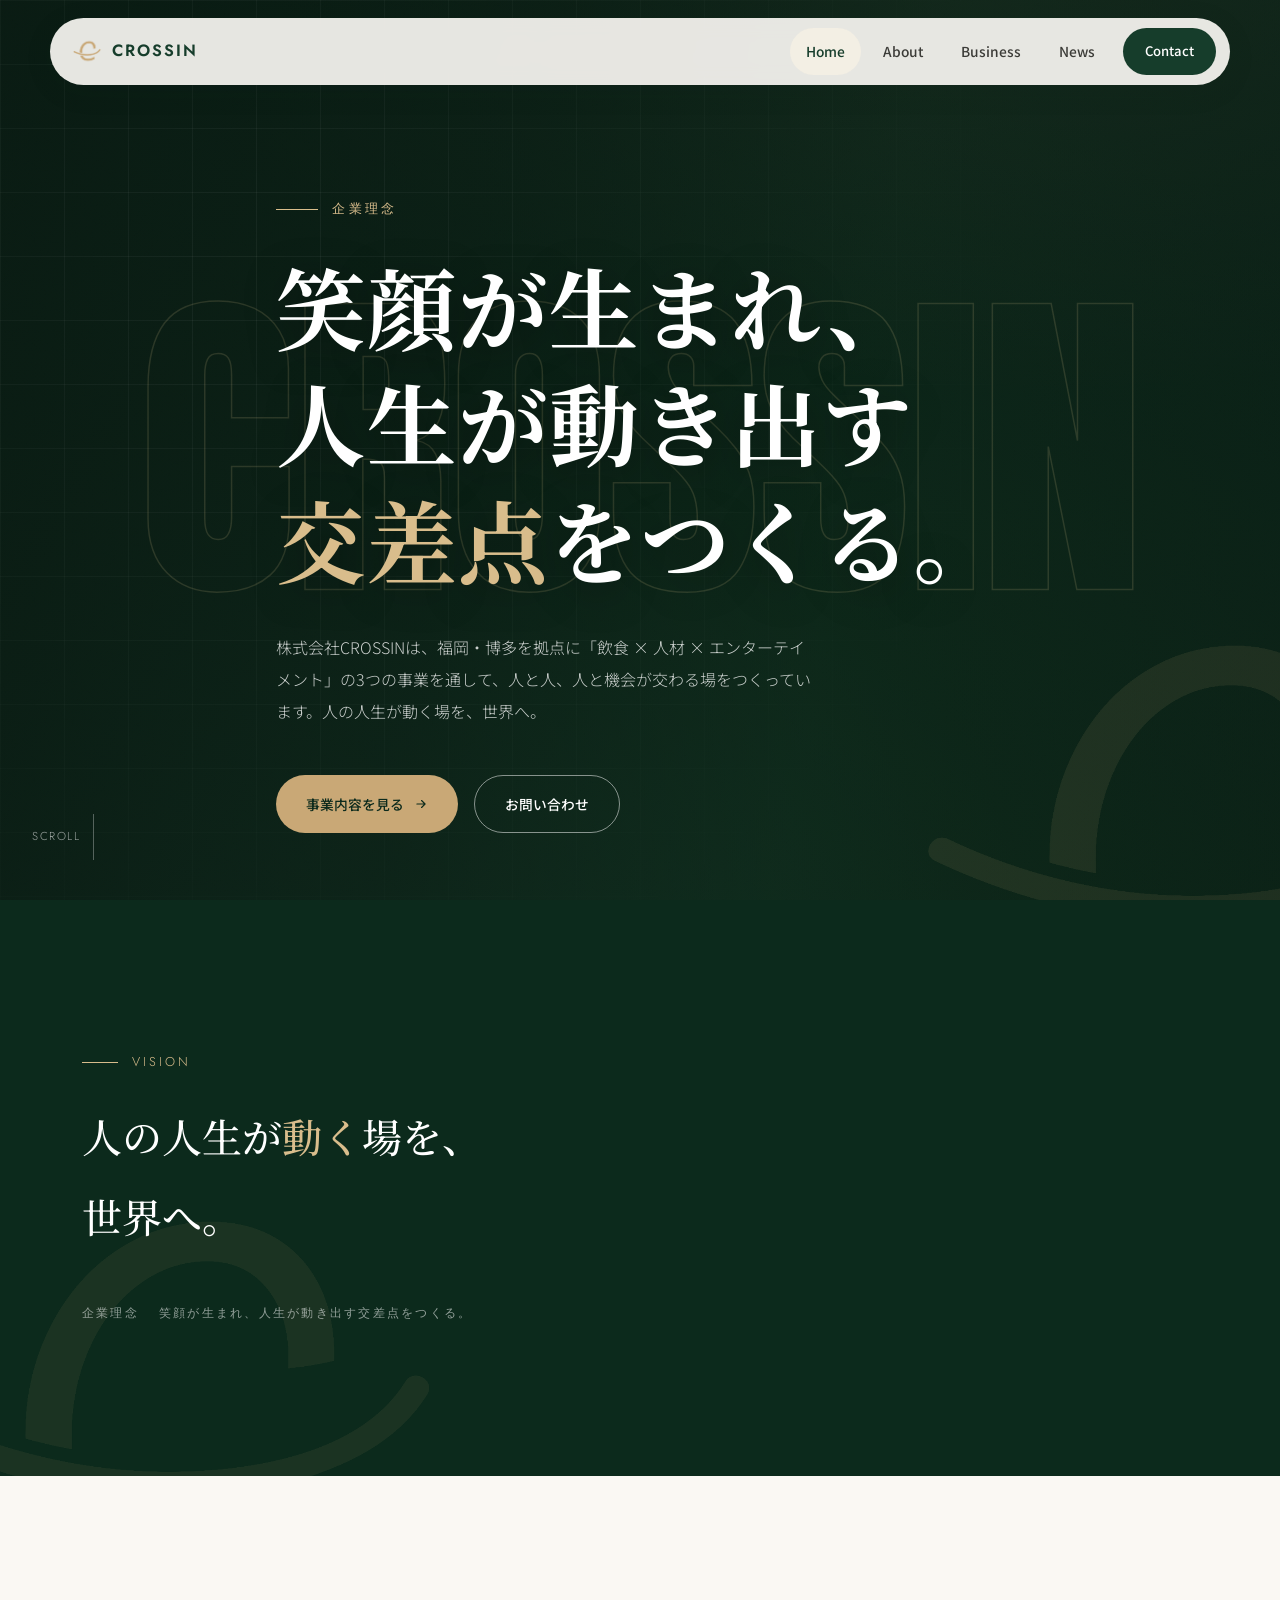
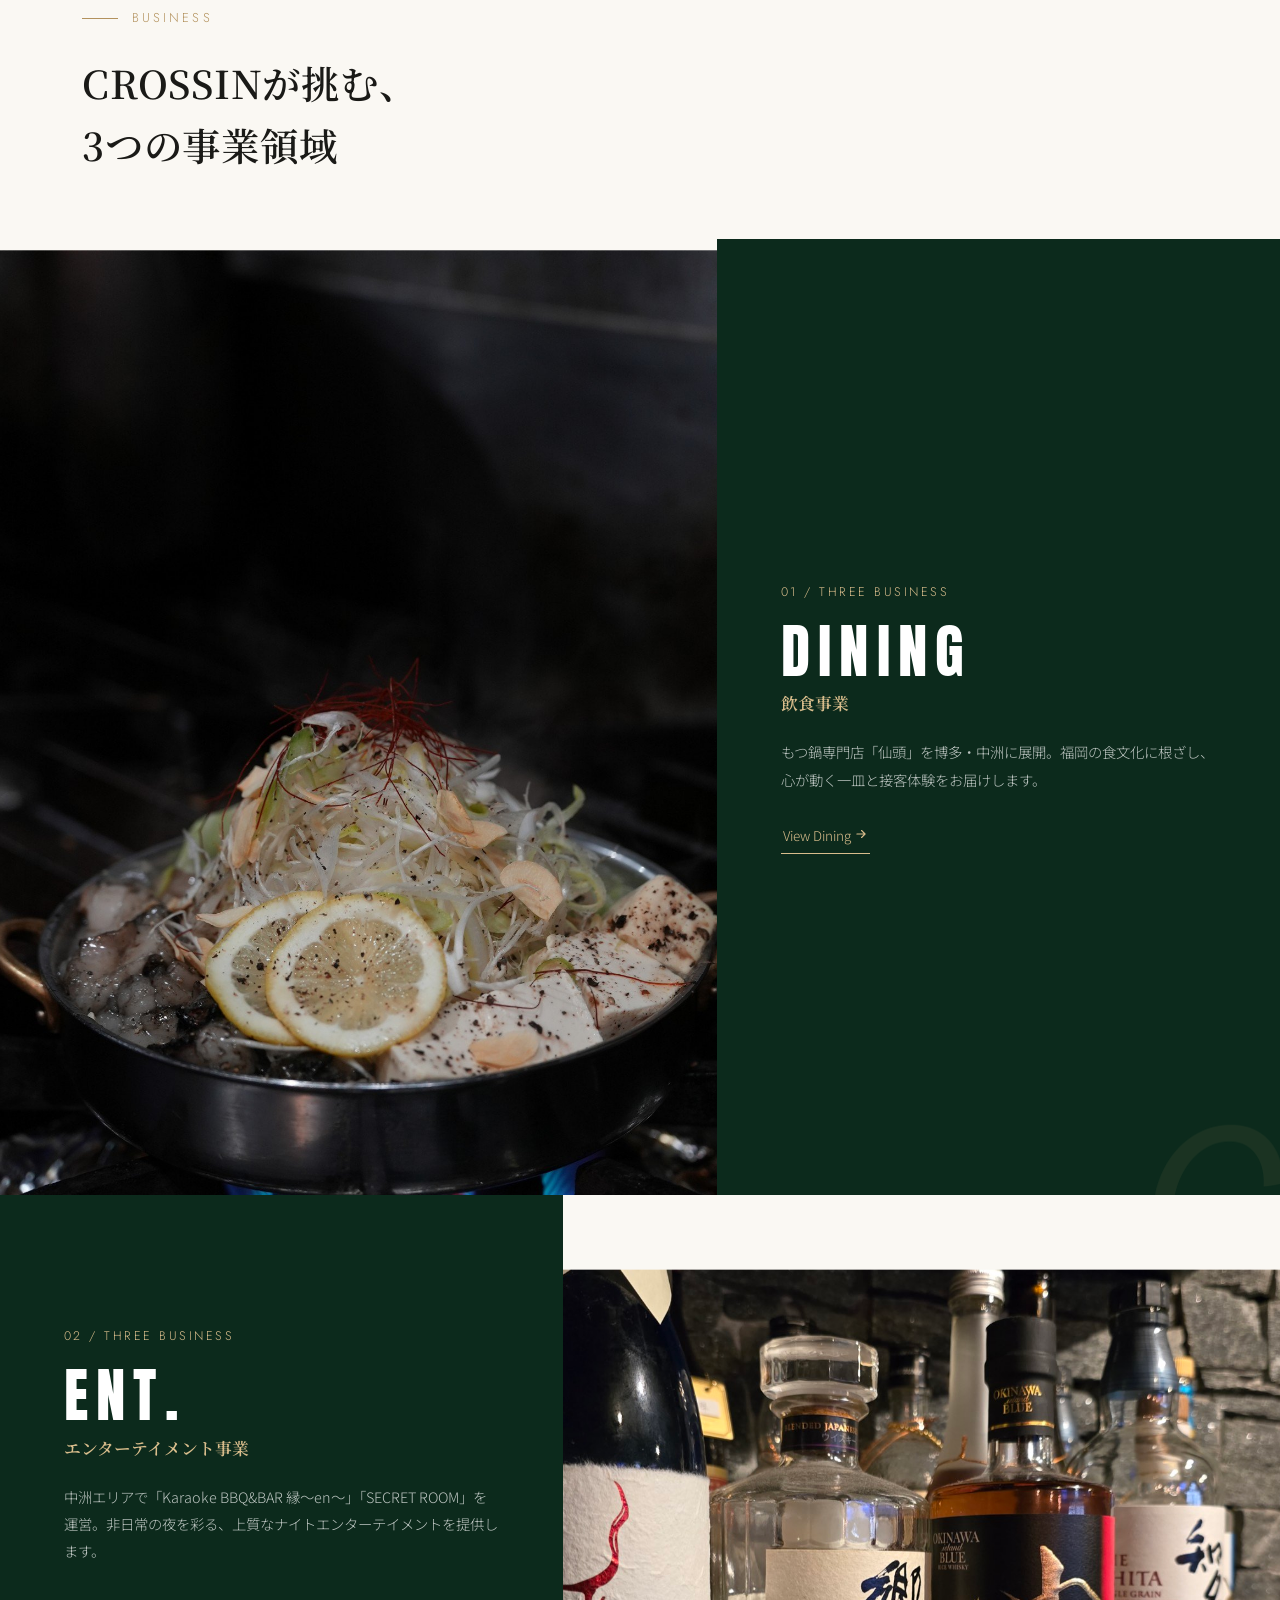
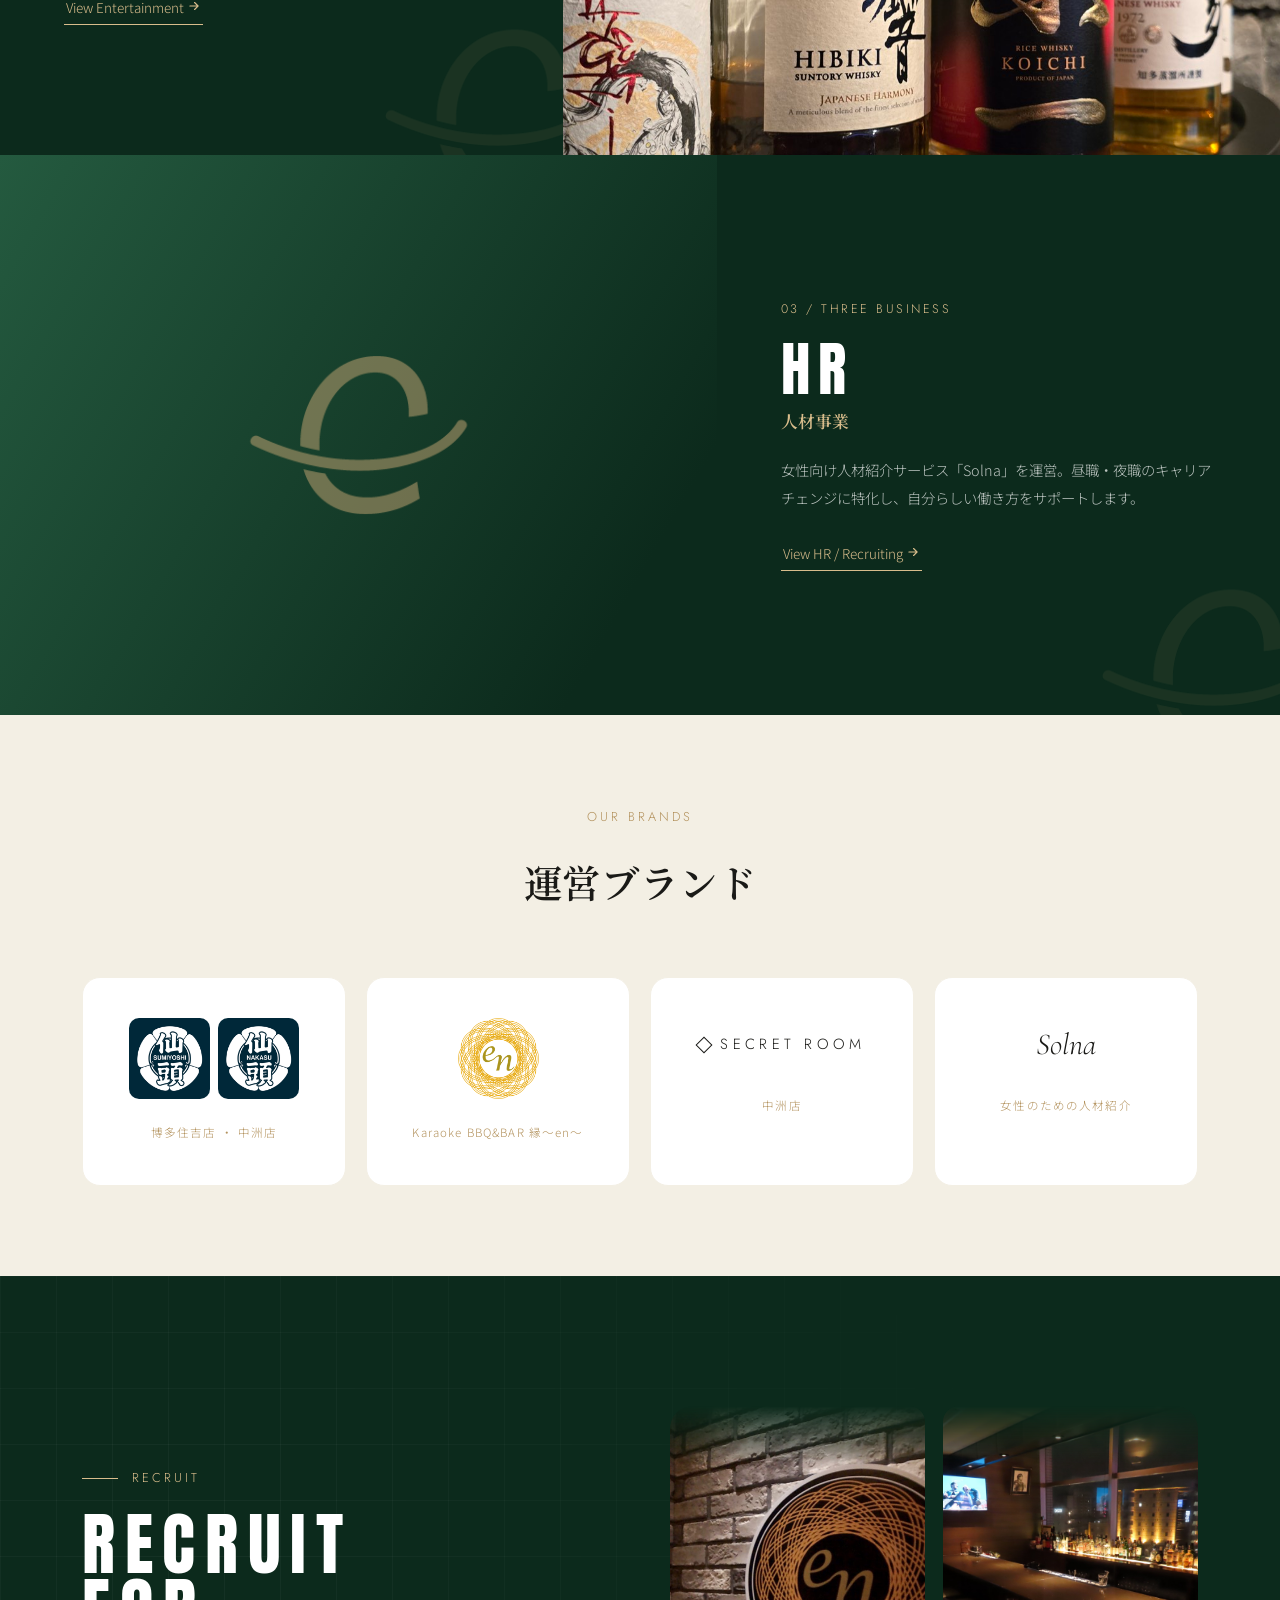
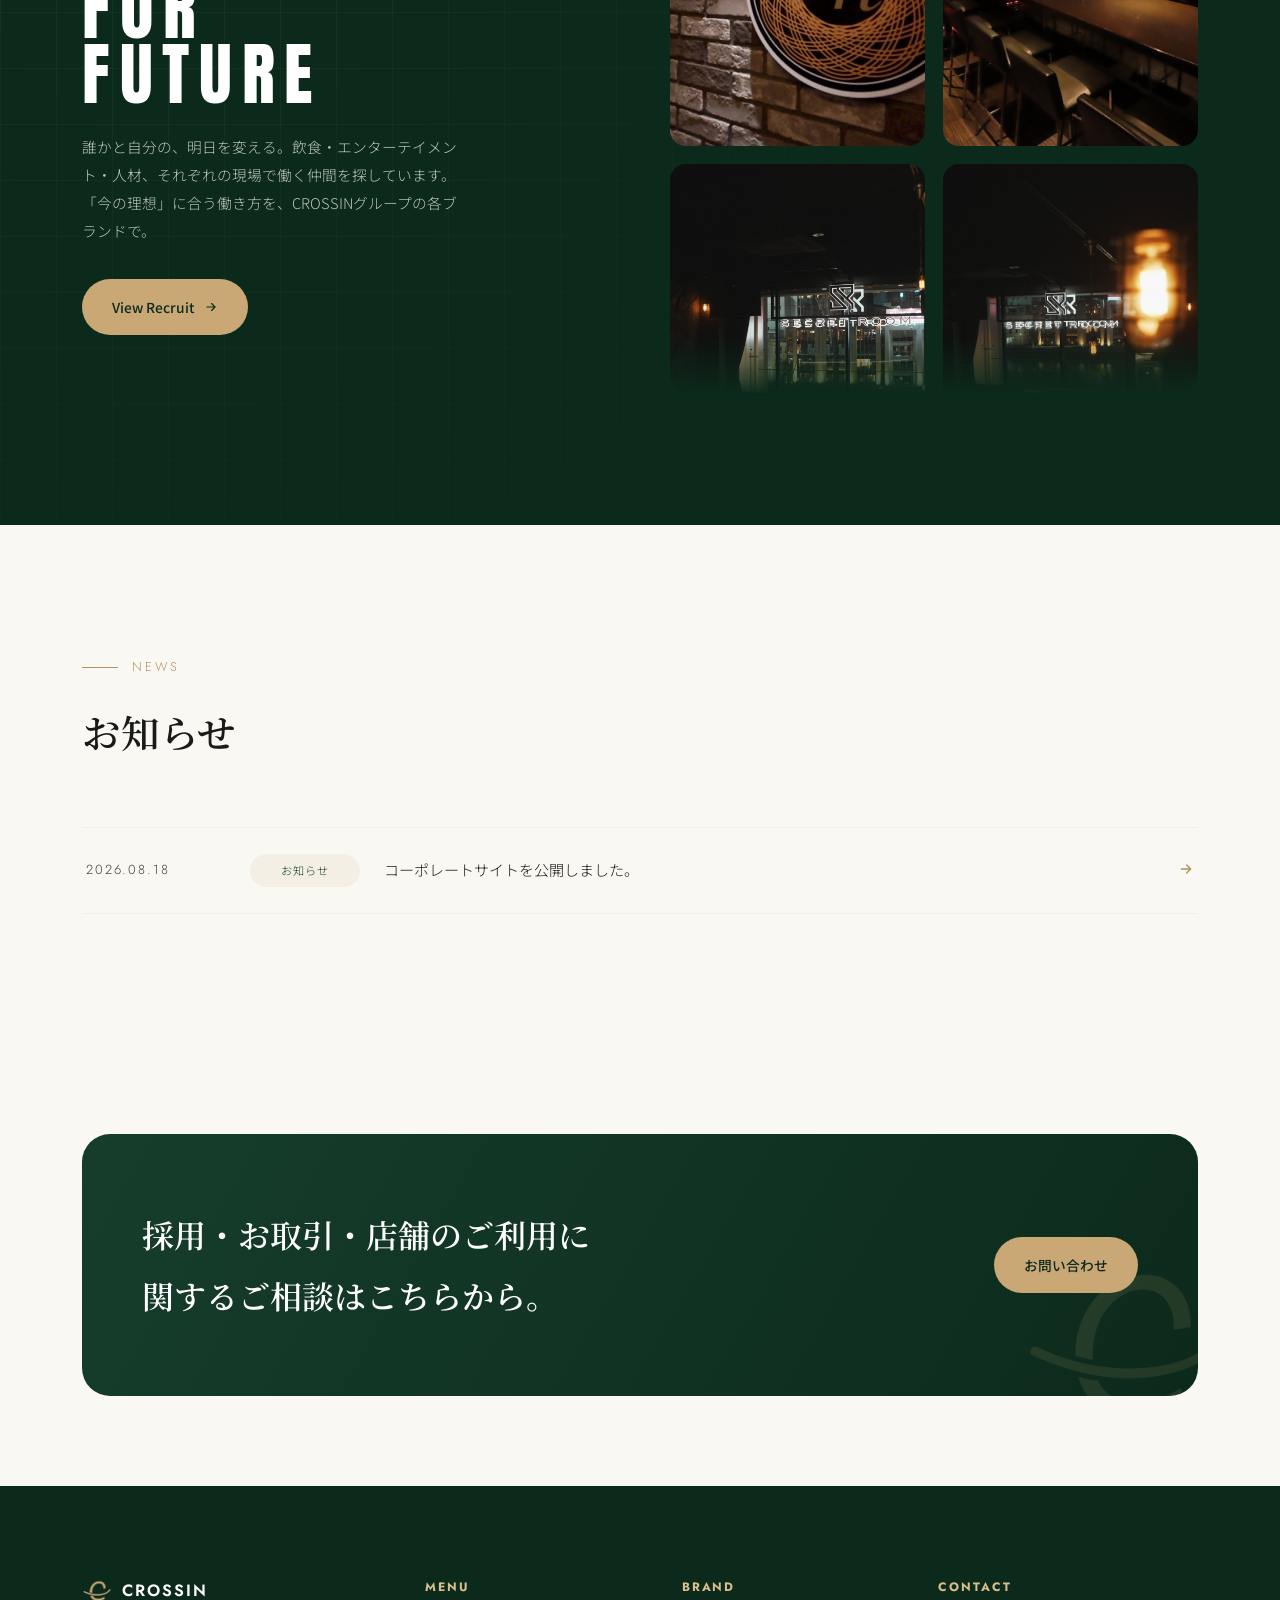
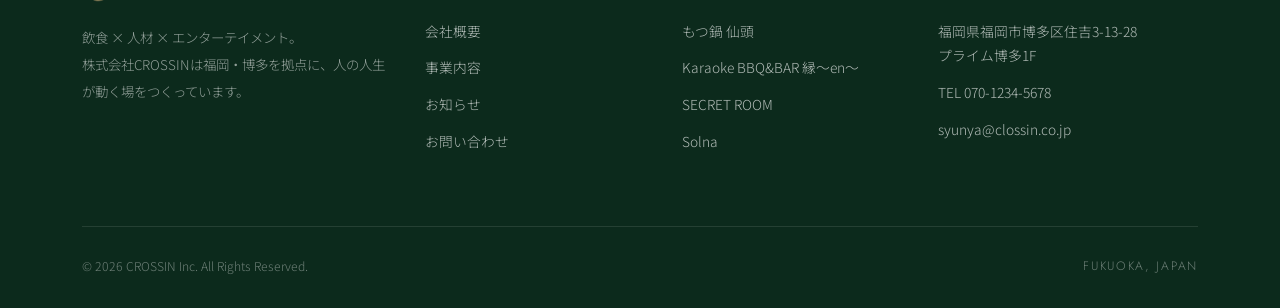
==== commit d7a9f299: "Karaoke BBQ&BAR 縁/en の表記を 縁〜en〜 に統一 Co-Authored-By: Claude Sonnet 5.5 <noreply@anthropic.com>" ====
--- a/index.html
+++ b/index.html
@@ -133,12 +133,12 @@
       </div>
     </div>
     <div class="jl-panel reverse reveal reveal-delay-1">
-      <div class="jl-photo" data-parallax><img src="images/photos/secretroom-bottles.jpg" alt="Karaoke BBQ&amp;BAR 縁/en / SECRET ROOM"></div>
+      <div class="jl-photo" data-parallax><img src="images/photos/secretroom-bottles.jpg" alt="Karaoke BBQ&amp;BAR 縁〜en〜 / SECRET ROOM"></div>
       <div class="jl-text">
         <span class="num en">02 / THREE BUSINESS</span>
         <p class="label en">ENT.</p>
         <h3>エンターテイメント事業</h3>
-        <p>中洲エリアで「Karaoke BBQ&amp;BAR 縁/en」「SECRET ROOM」を運営。非日常の夜を彩る、上質なナイトエンターテイメントを提供します。</p>
+        <p>中洲エリアで「Karaoke BBQ&amp;BAR 縁〜en〜」「SECRET ROOM」を運営。非日常の夜を彩る、上質なナイトエンターテイメントを提供します。</p>
         <a href="business.html#entertainment" class="btn-line">
           View Entertainment
           <svg width="14" height="14" viewBox="0 0 24 24" fill="none"><path d="M5 12h14M13 6l6 6-6 6" stroke="currentColor" stroke-width="2" stroke-linecap="round" stroke-linejoin="round"/></svg>
@@ -181,9 +181,9 @@
       </a>
       <a href="business.html#entertainment" class="brand-cell">
         <div class="logo-badge logo-badge-img">
-          <img src="images/en-mark.png" alt="Karaoke BBQ&amp;BAR 縁/en">
-        </div>
-        <span class="tag">Karaoke BBQ&amp;BAR 縁/en</span>
+          <img src="images/en-mark.png" alt="Karaoke BBQ&amp;BAR 縁〜en〜">
+        </div>
+        <span class="tag">Karaoke BBQ&amp;BAR 縁〜en〜</span>
       </a>
       <a href="business.html#entertainment" class="brand-cell">
         <div class="logo-badge">
@@ -304,7 +304,7 @@
       <div class="footer-col">
         <h4>BRAND</h4>
         <a href="business.html#dining">もつ鍋 仙頭</a>
-        <a href="business.html#entertainment">Karaoke BBQ&amp;BAR 縁/en</a>
+        <a href="business.html#entertainment">Karaoke BBQ&amp;BAR 縁〜en〜</a>
         <a href="business.html#entertainment">SECRET ROOM</a>
         <a href="https://job-solna.studio.site/" target="_blank" rel="noopener">Solna</a>
       </div>
--- a/css/style.css
+++ b/css/style.css
@@ -878,6 +878,7 @@
 
 /* logo badges (text-based, styled per brand) */
 .logo-sento { font-family: var(--font-serif); font-weight: 700; font-size: 1.5rem; color: var(--ink-900); letter-spacing: 0.04em; }
+.logo-sento .store-suffix { margin-left: 0.7em; font-size: 0.9rem; font-weight: 600; color: var(--gold-600); letter-spacing: 0.08em; }
 .logo-sento small { display: block; font-size: 0.6rem; font-weight: 400; letter-spacing: 0.3em; color: var(--gold-600); }
 .logo-en-mono {
   width: 46px; height: 46px; border-radius: 50%; border: 1px solid var(--ink-900);
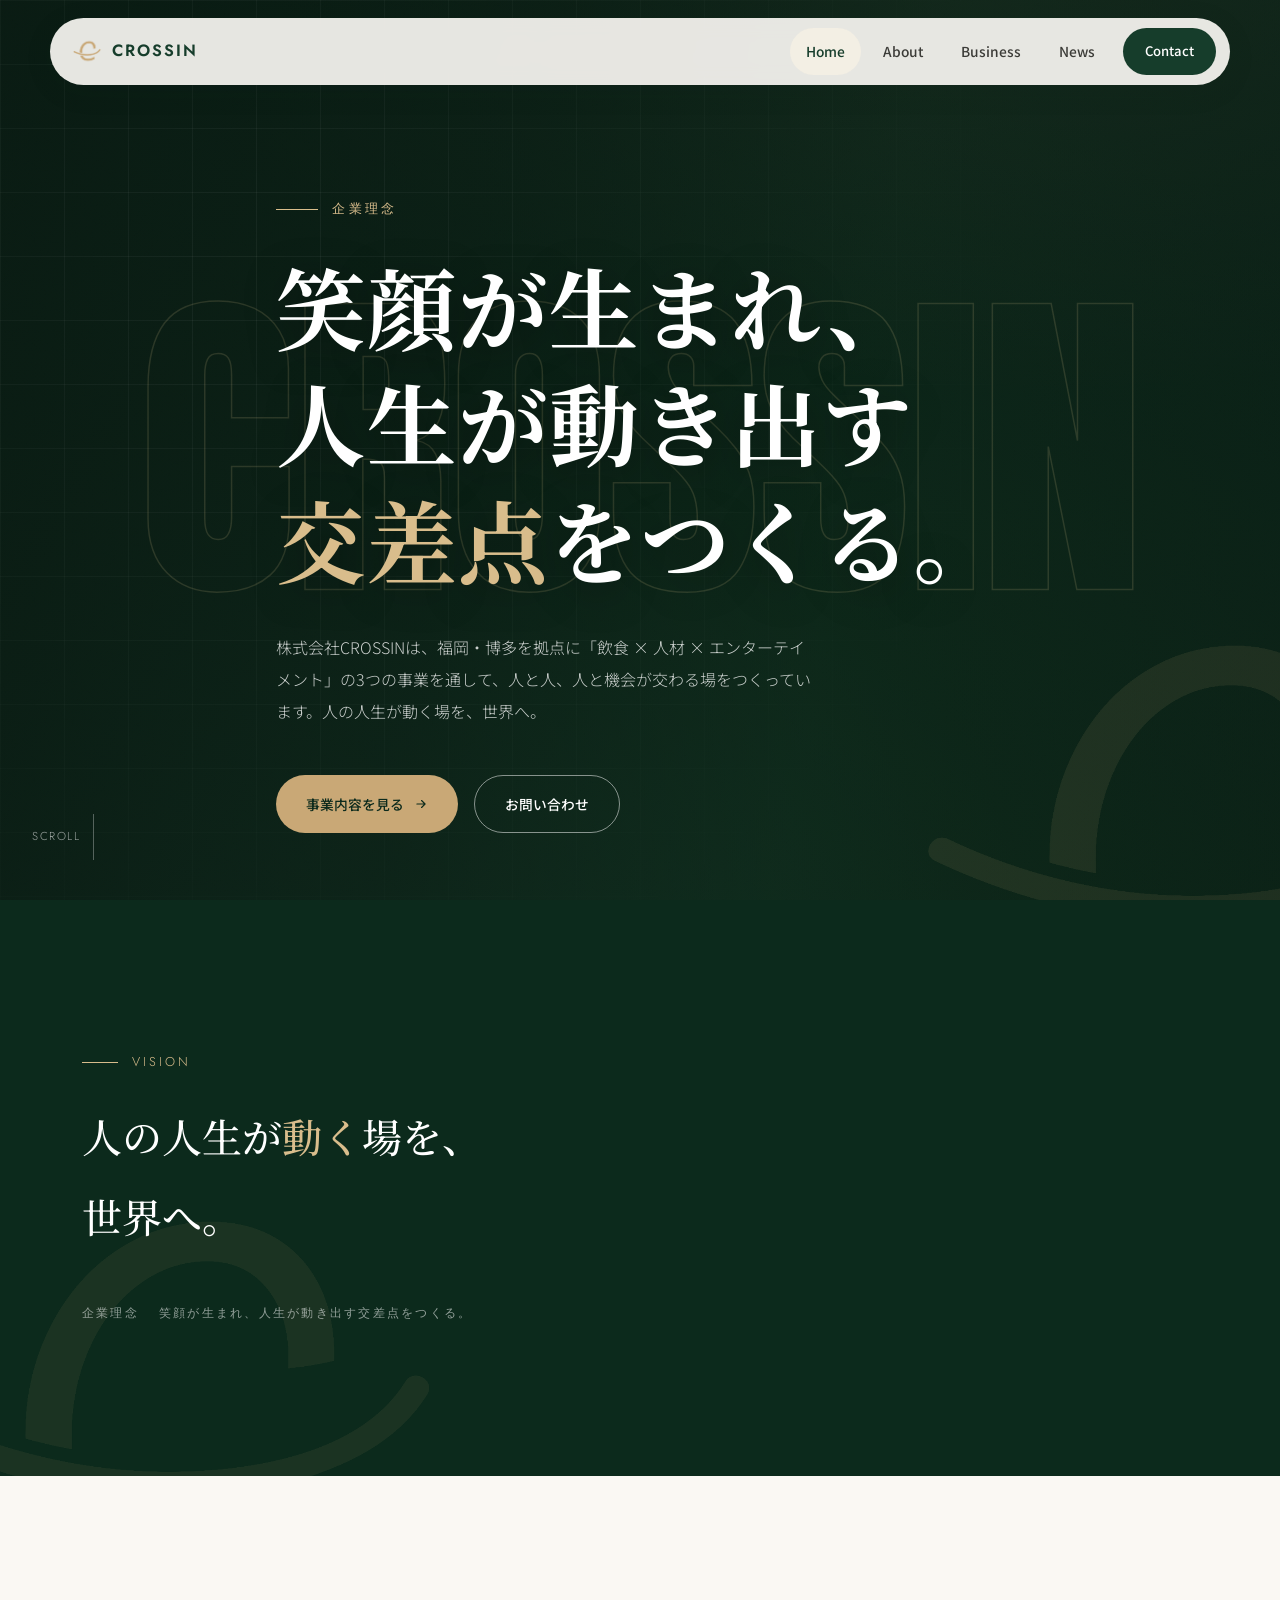
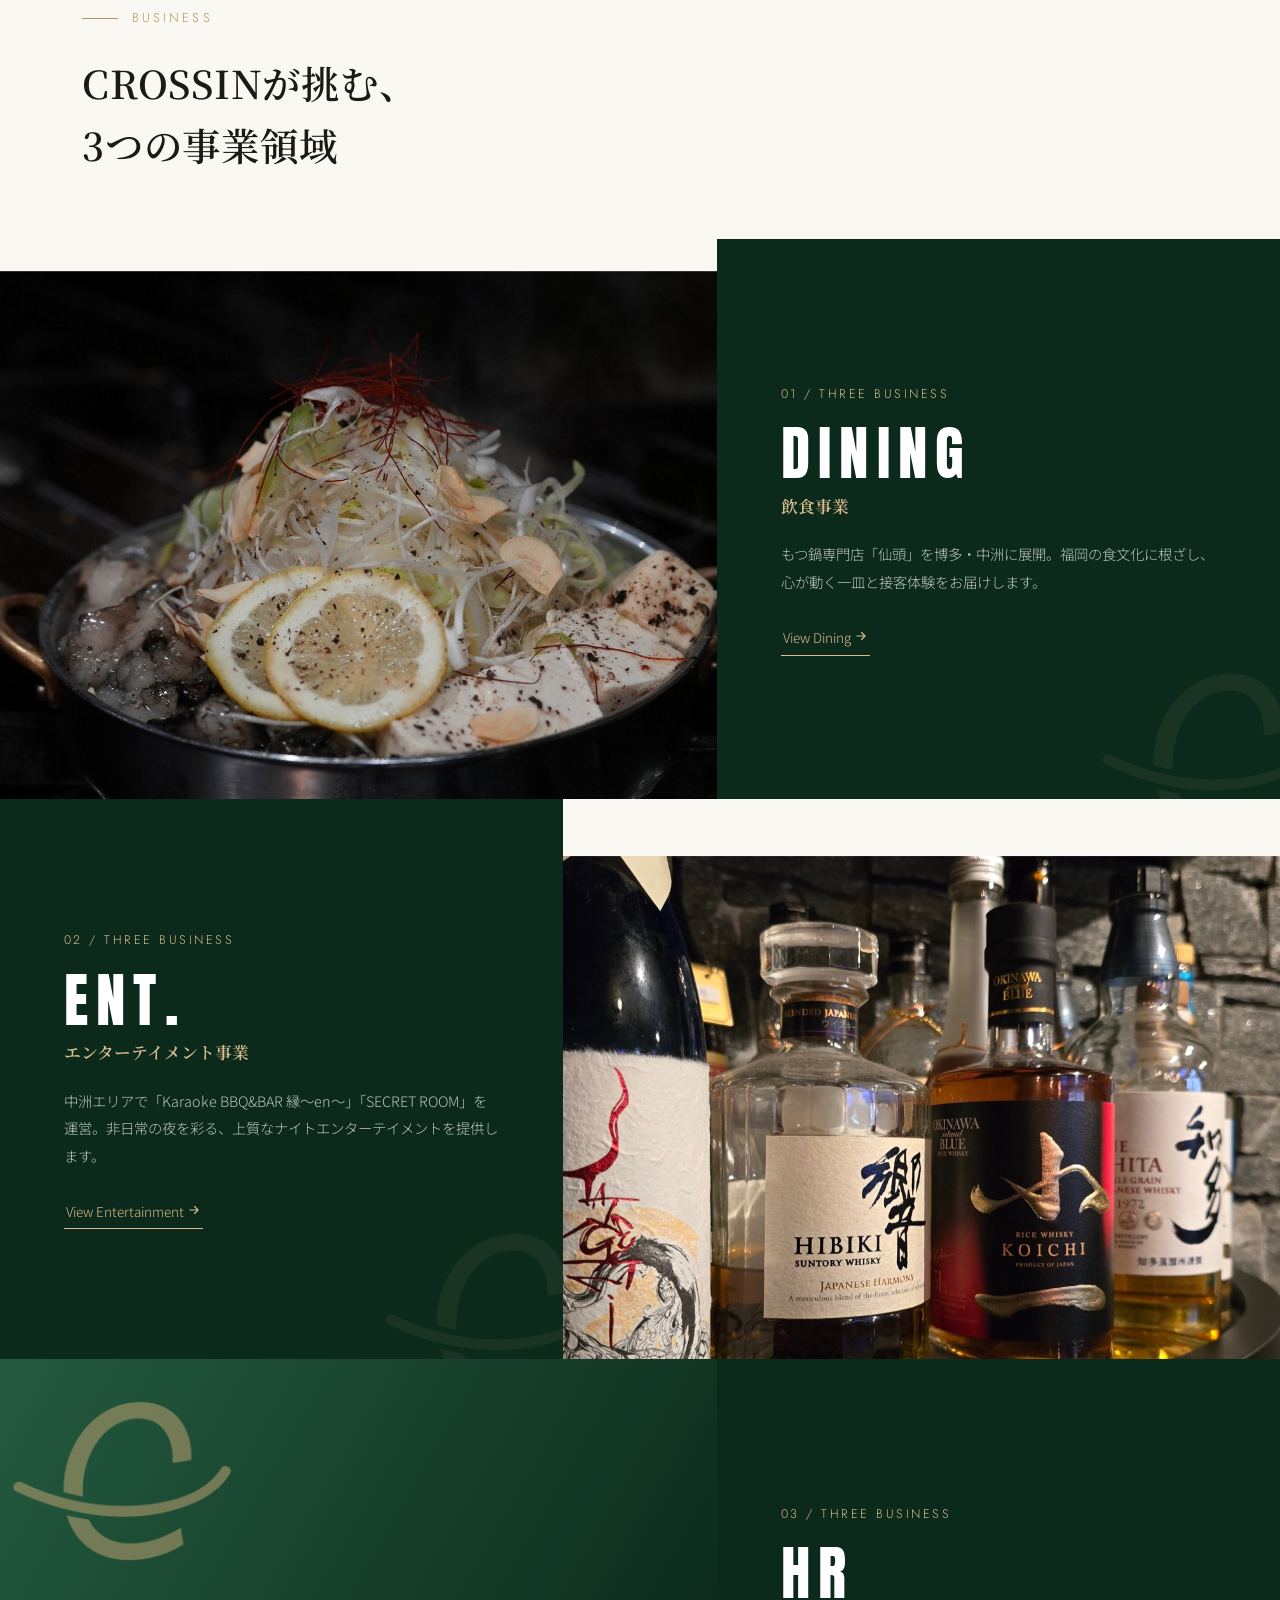
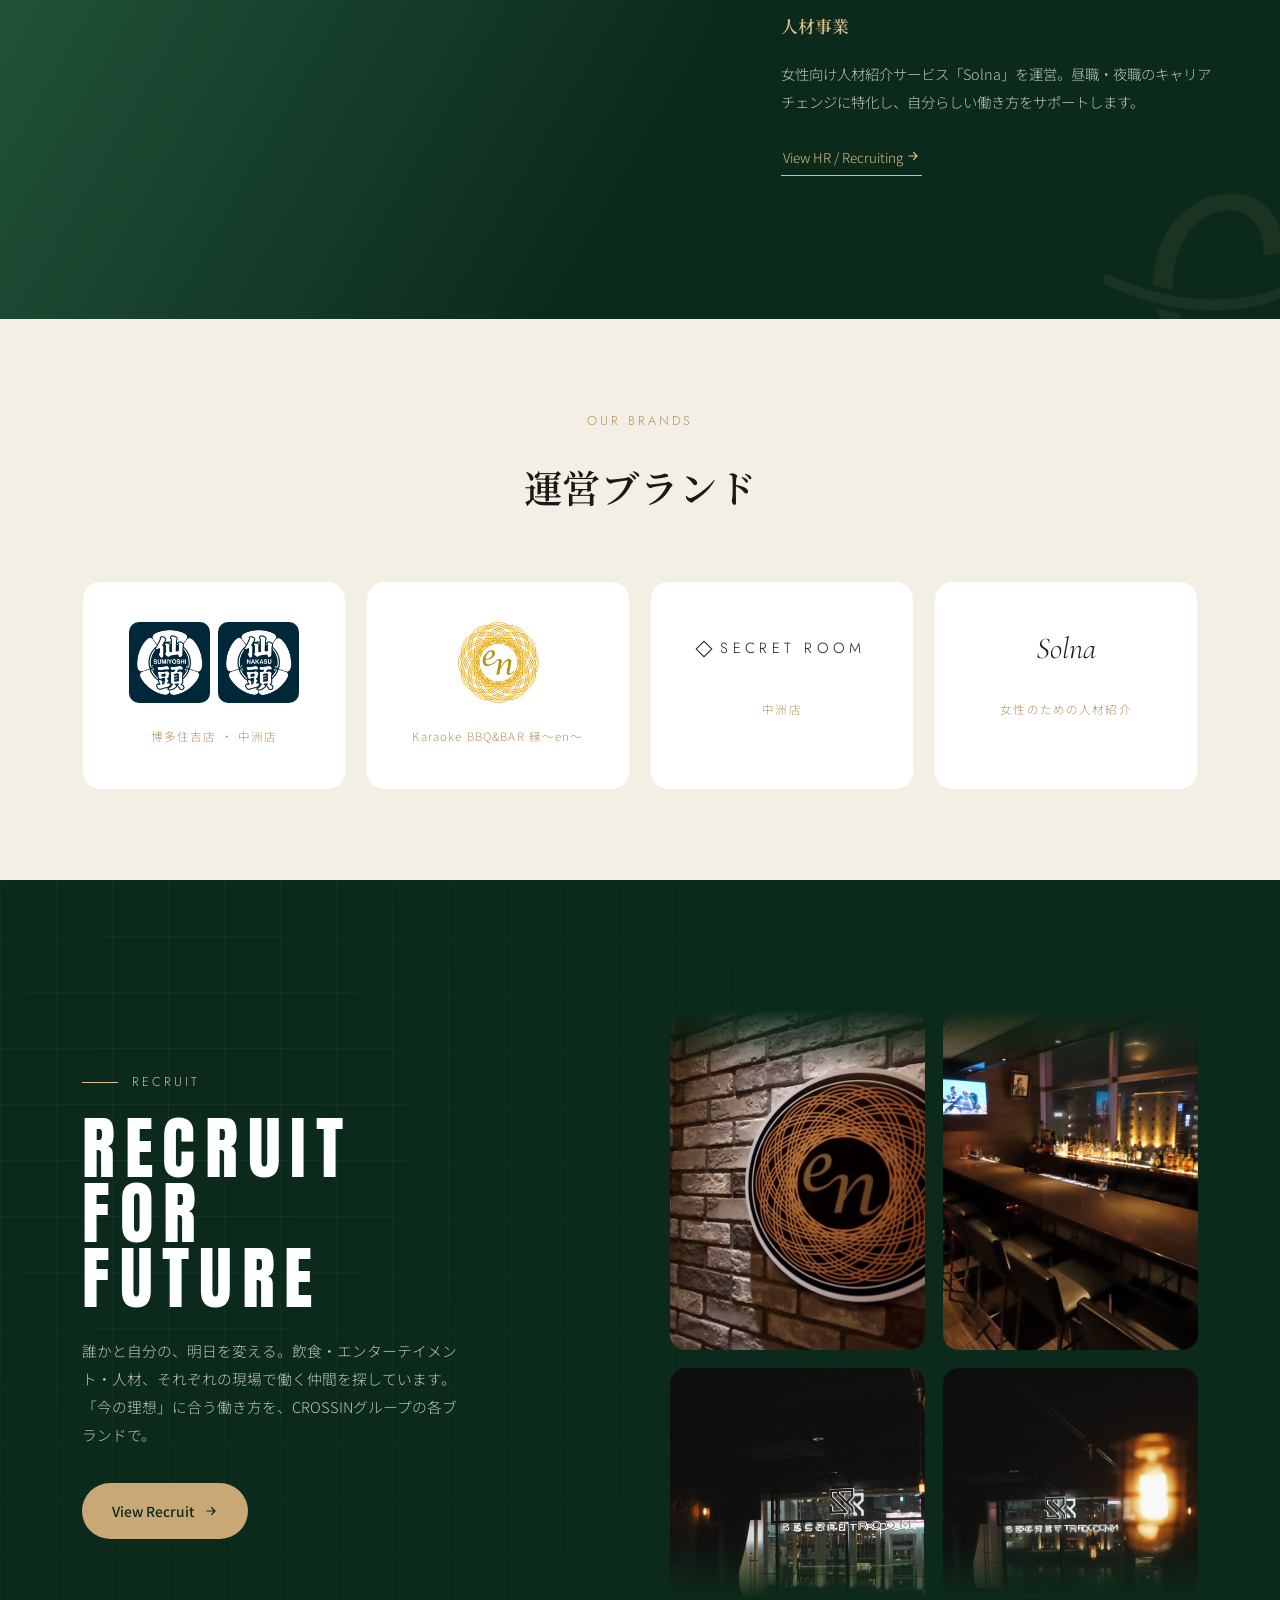
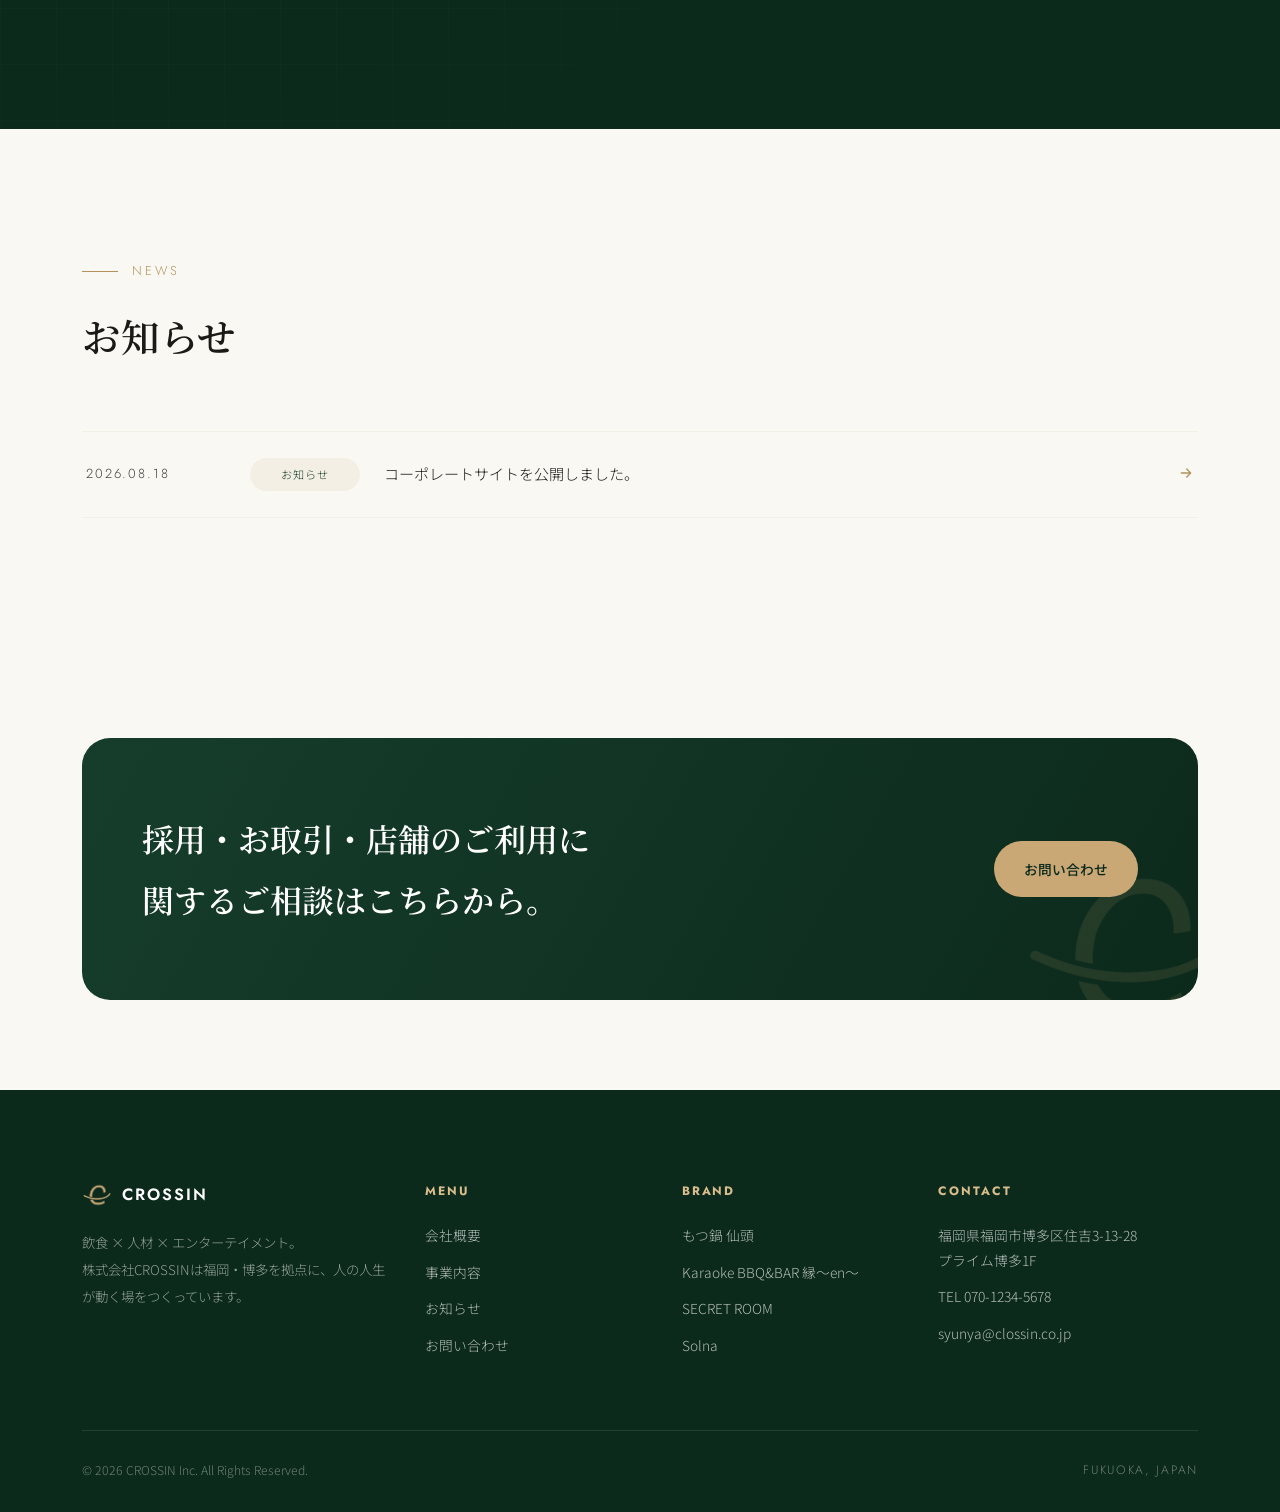
==== commit 99c8f72b: "HomeのDINING画像の上部の黒い部分をカットし、3パネルの高さをそろえる Co-Authored-By: Claude Sonnet 5.5 <noreply@anthropic.com>" ====
--- a/index.html
+++ b/index.html
@@ -119,7 +119,7 @@
   </div>
   <div class="jl-panels">
     <div class="jl-panel reveal">
-      <div class="jl-photo" data-parallax><img src="images/photos/sento-nabe-flame.jpg" alt="もつ鍋仙頭"></div>
+      <div class="jl-photo" data-parallax><img src="images/photos/sento-nabe-flame-crop.jpg" alt="もつ鍋仙頭" style="object-position: 50% 12%;"></div>
       <div class="jl-text">
         <span class="num en">01 / THREE BUSINESS</span>
         <p class="label en">DINING</p>
--- a/css/style.css
+++ b/css/style.css
@@ -487,7 +487,7 @@
   min-height: clamp(360px, 46vw, 560px);
 }
 .jl-panel .jl-photo { flex: 0 0 56%; position: relative; overflow: hidden; }
-.jl-panel .jl-photo img { width: 100%; height: 100%; object-fit: cover; display: block; }
+.jl-panel .jl-photo img { position: absolute; inset: 0; width: 100%; height: 100%; object-fit: cover; display: block; }
 .jl-panel .jl-photo.no-photo {
   background: linear-gradient(120deg, var(--green-600) 0%, var(--green-950) 85%);
   display: flex; align-items: center; justify-content: center;
@@ -999,7 +999,7 @@
   .pillar-card { grid-template-columns: 1fr; padding: 40px 32px; min-height: unset; gap: 20px; }
   .recruit-inner { grid-template-columns: 1fr; gap: 44px; }
   .jl-panel, .jl-panel.reverse { flex-direction: column; min-height: unset; }
-  .jl-panel .jl-photo { height: 280px; }
+  .jl-panel .jl-photo { flex: none; height: 280px; }
   .jl-panel .jl-text { padding: 40px 32px; }
   .brand-row { grid-template-columns: repeat(2, 1fr); }
   .footer-top { grid-template-columns: 1fr 1fr; }
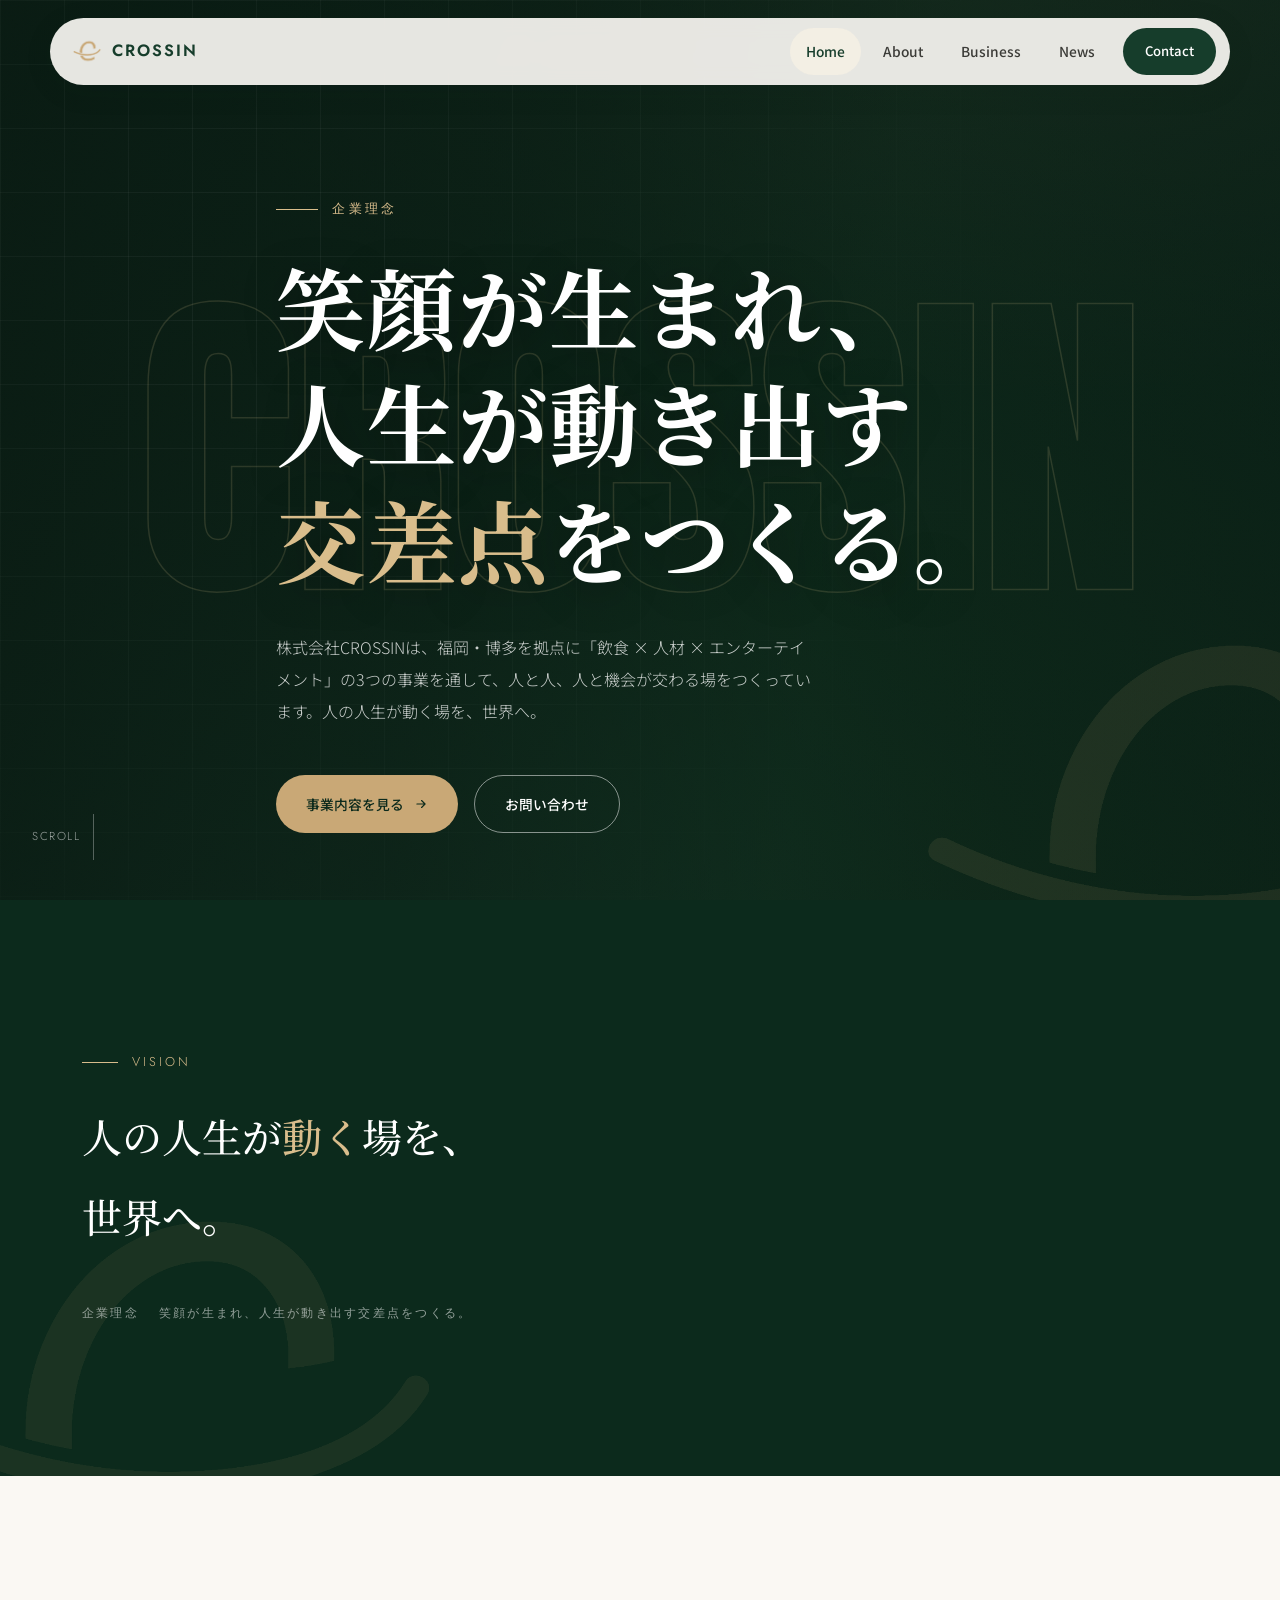
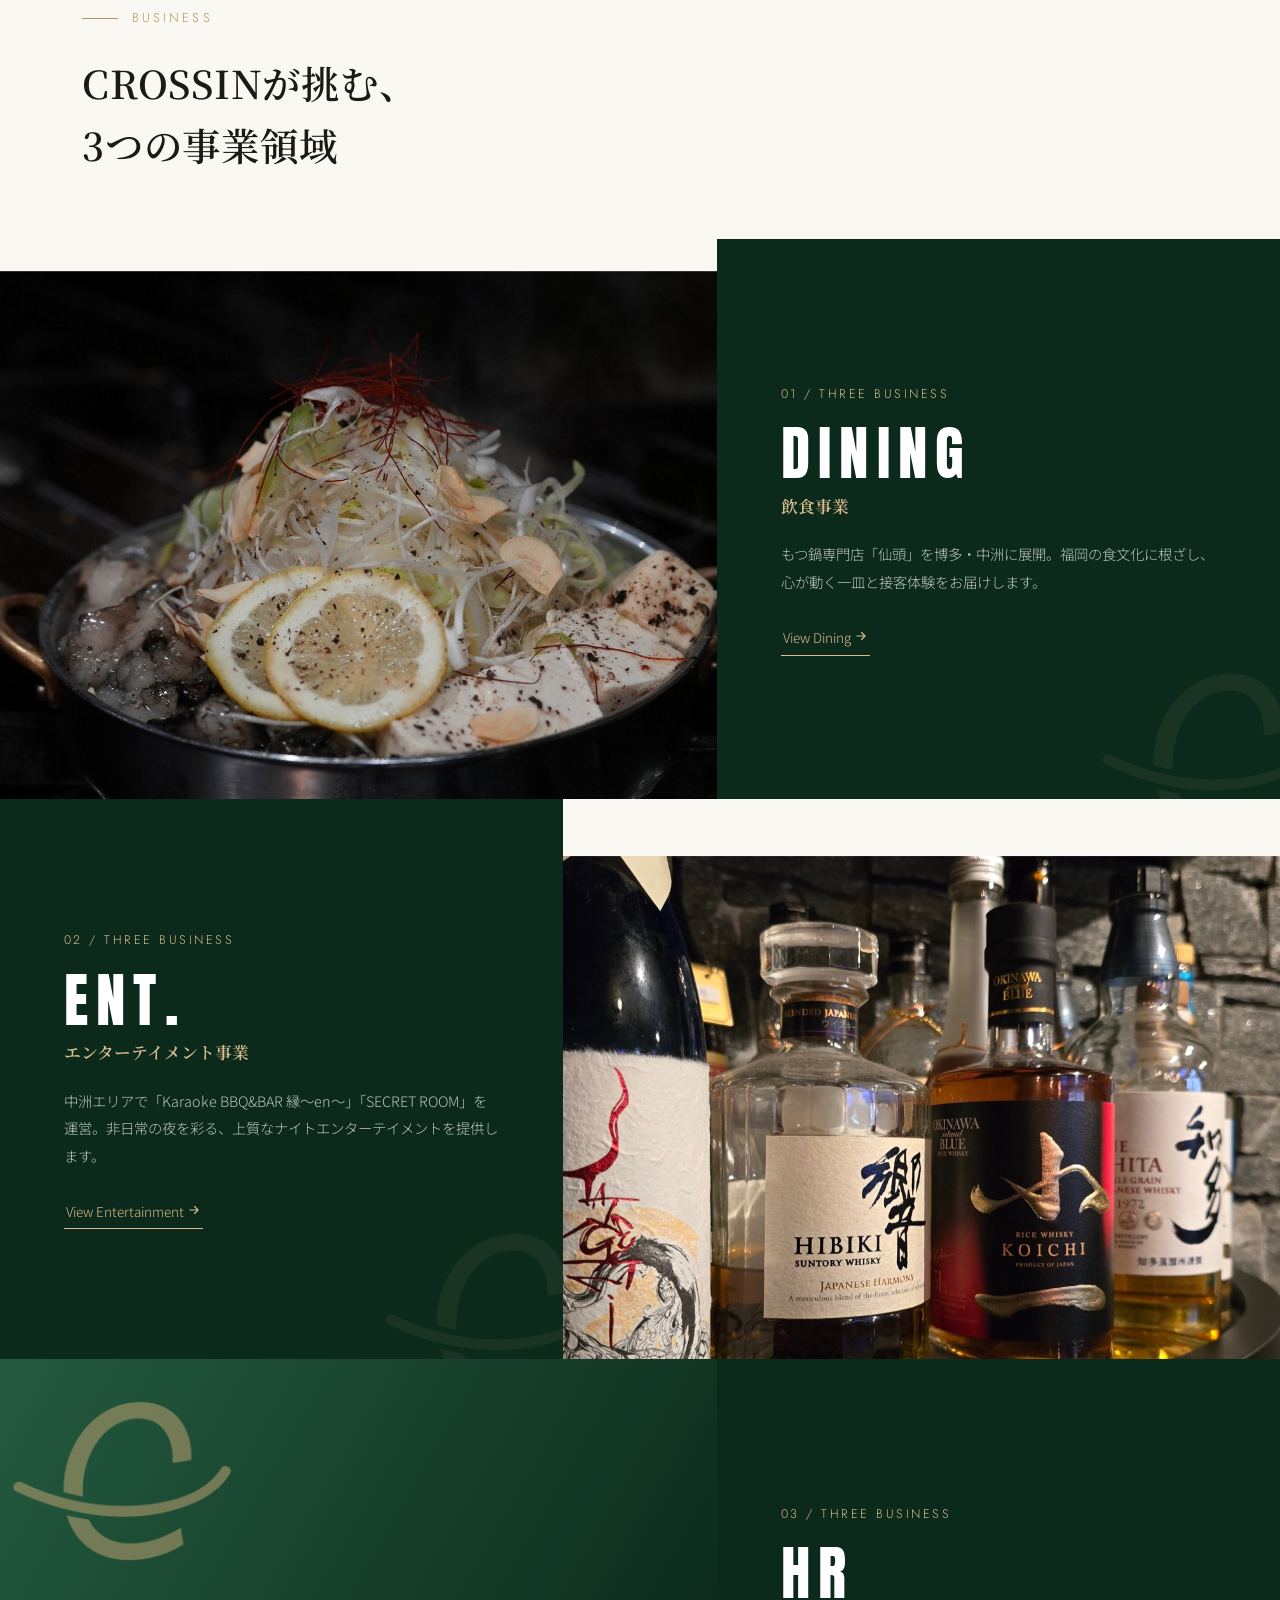
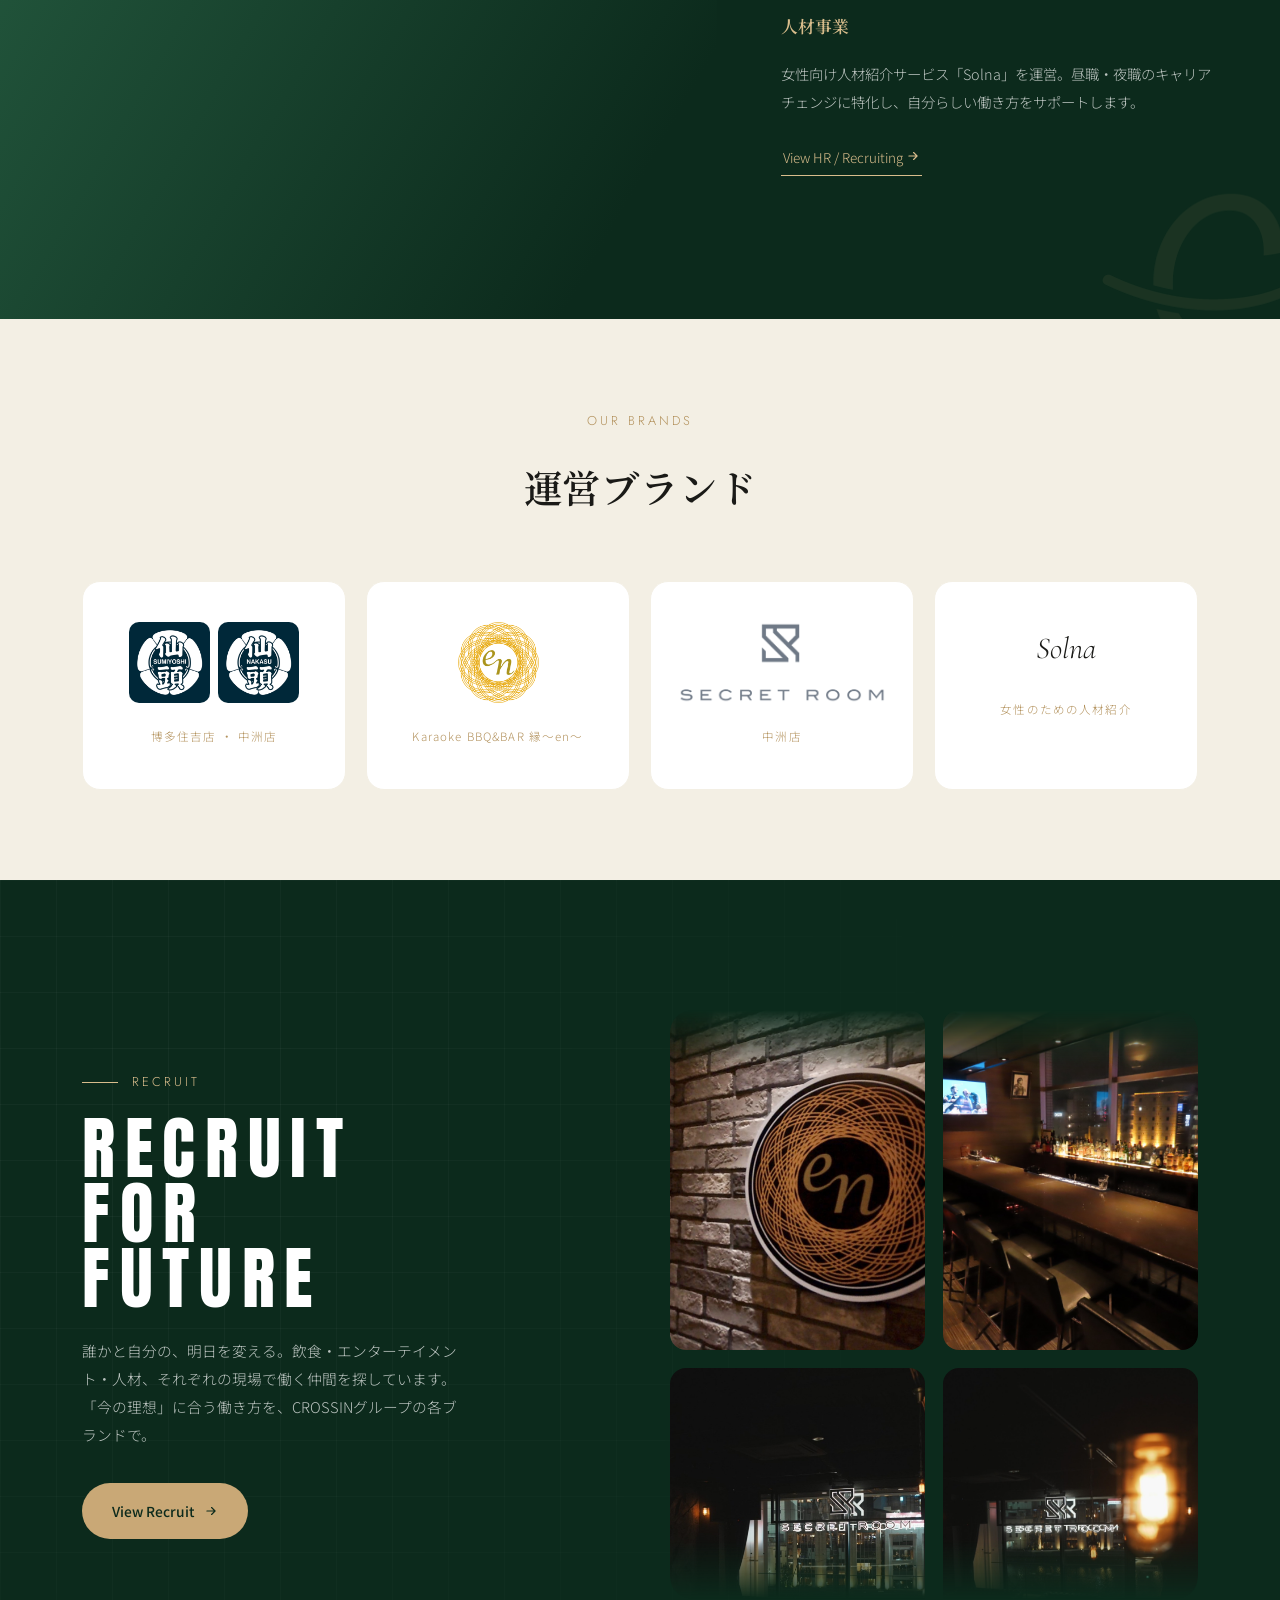
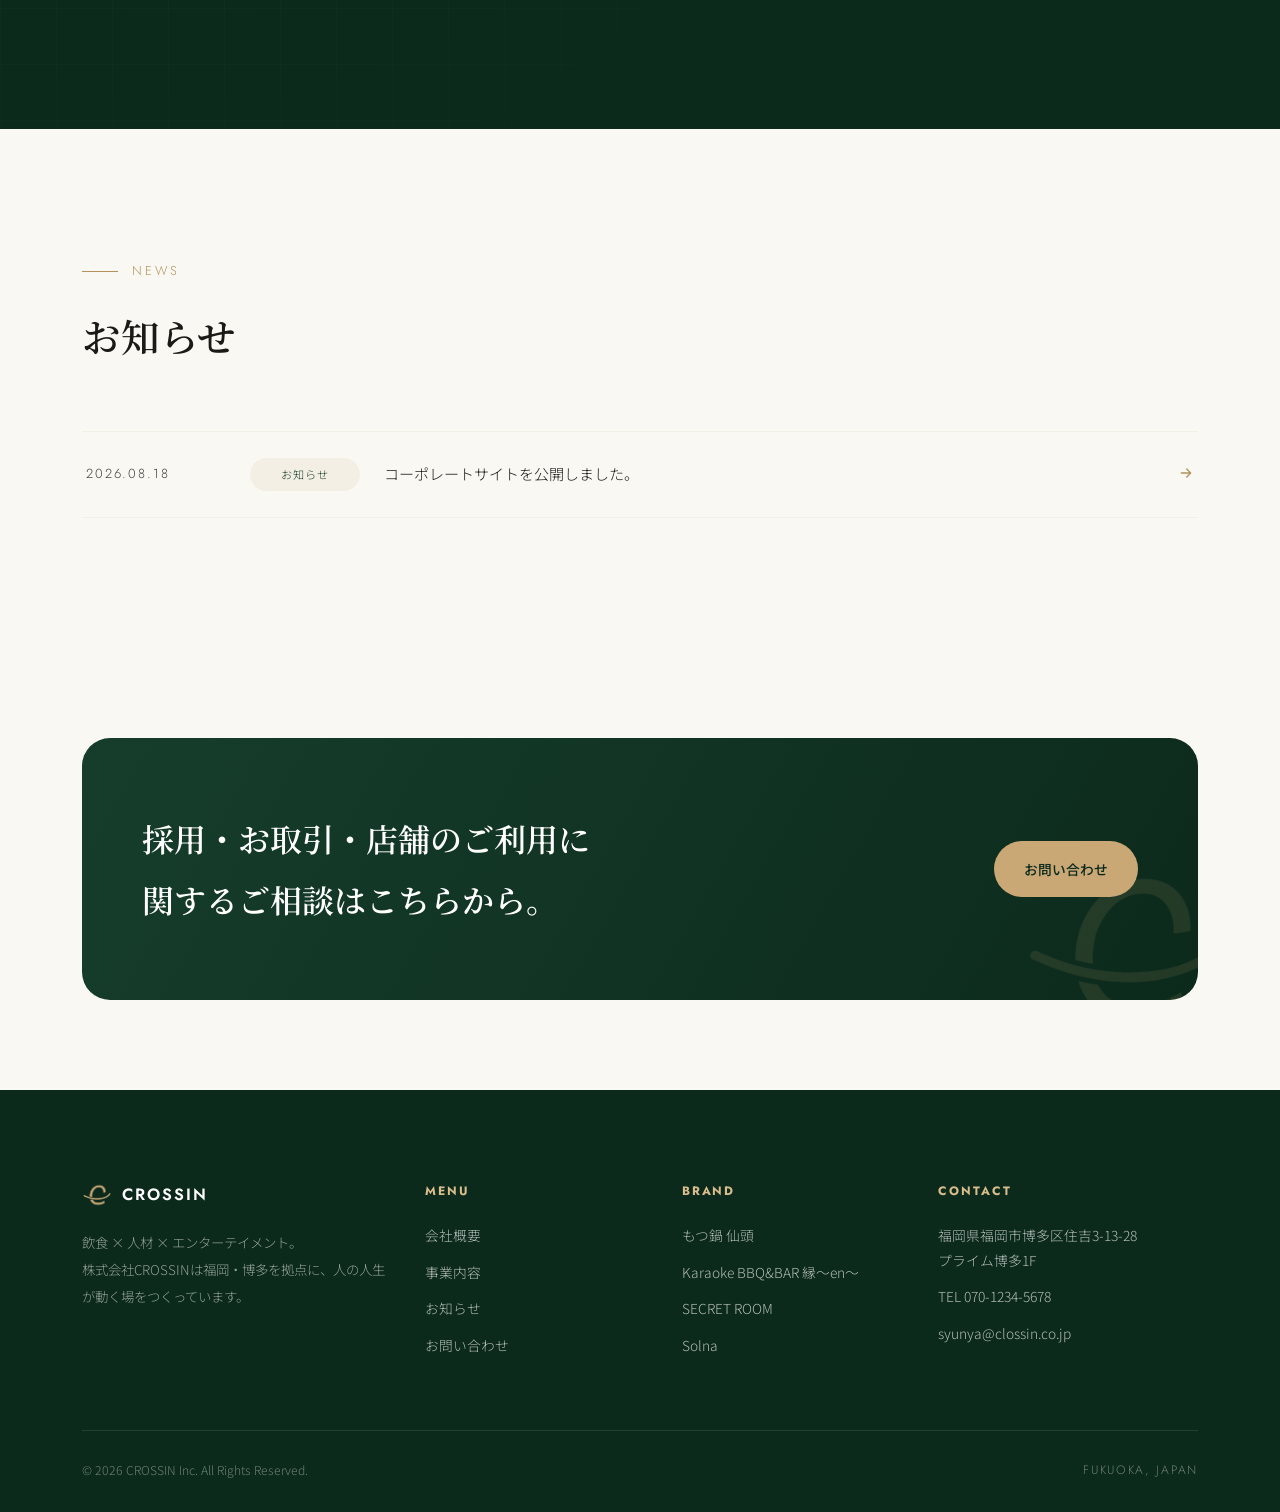
==== commit 9634c19f: "SECRET ROOMのアイコンを新しいロゴ画像に変更（Home・Business） Co-Authored-By: Claude Sonnet 5.5 <noreply@anthropic.com>" ====
--- a/index.html
+++ b/index.html
@@ -186,8 +186,8 @@
         <span class="tag">Karaoke BBQ&amp;BAR 縁〜en〜</span>
       </a>
       <a href="business.html#entertainment" class="brand-cell">
-        <div class="logo-badge">
-          <span class="logo-secretroom"><span class="diamond"></span>SECRET ROOM</span>
+        <div class="logo-badge logo-badge-img logo-badge-sr">
+          <img src="images/secretroom-logo.png" alt="SECRET ROOM">
         </div>
         <span class="tag">中洲店</span>
       </a>
--- a/css/style.css
+++ b/css/style.css
@@ -631,6 +631,7 @@
 .logo-badge-sento-pair img { height: 81px; width: 81px; object-fit: contain; border-radius: 10px; }
 .logo-badge-img { height: auto !important; }
 .logo-badge-img img { height: 81px; width: 81px; object-fit: contain; }
+.logo-badge-sr img { width: auto; max-width: 100%; }
 
 /* ---------- News ---------- */
 .news-list { border-top: 1px solid var(--cream-100); }
@@ -885,8 +886,6 @@
   display: flex; align-items: center; justify-content: center;
   font-family: var(--font-display); font-style: italic; font-size: 1.2rem;
 }
-.logo-secretroom { font-family: var(--font-en); letter-spacing: 0.3em; font-size: 0.92rem; display: flex; align-items: center; gap: 10px; }
-.logo-secretroom .diamond { width: 12px; height: 12px; border: 1px solid var(--ink-900); transform: rotate(45deg); }
 .logo-solna { font-family: var(--font-display); font-size: 1.9rem; font-style: italic; display: flex; align-items: center; gap: 10px; color: var(--ink-900); }
 
 /* ---------- Contact ---------- */
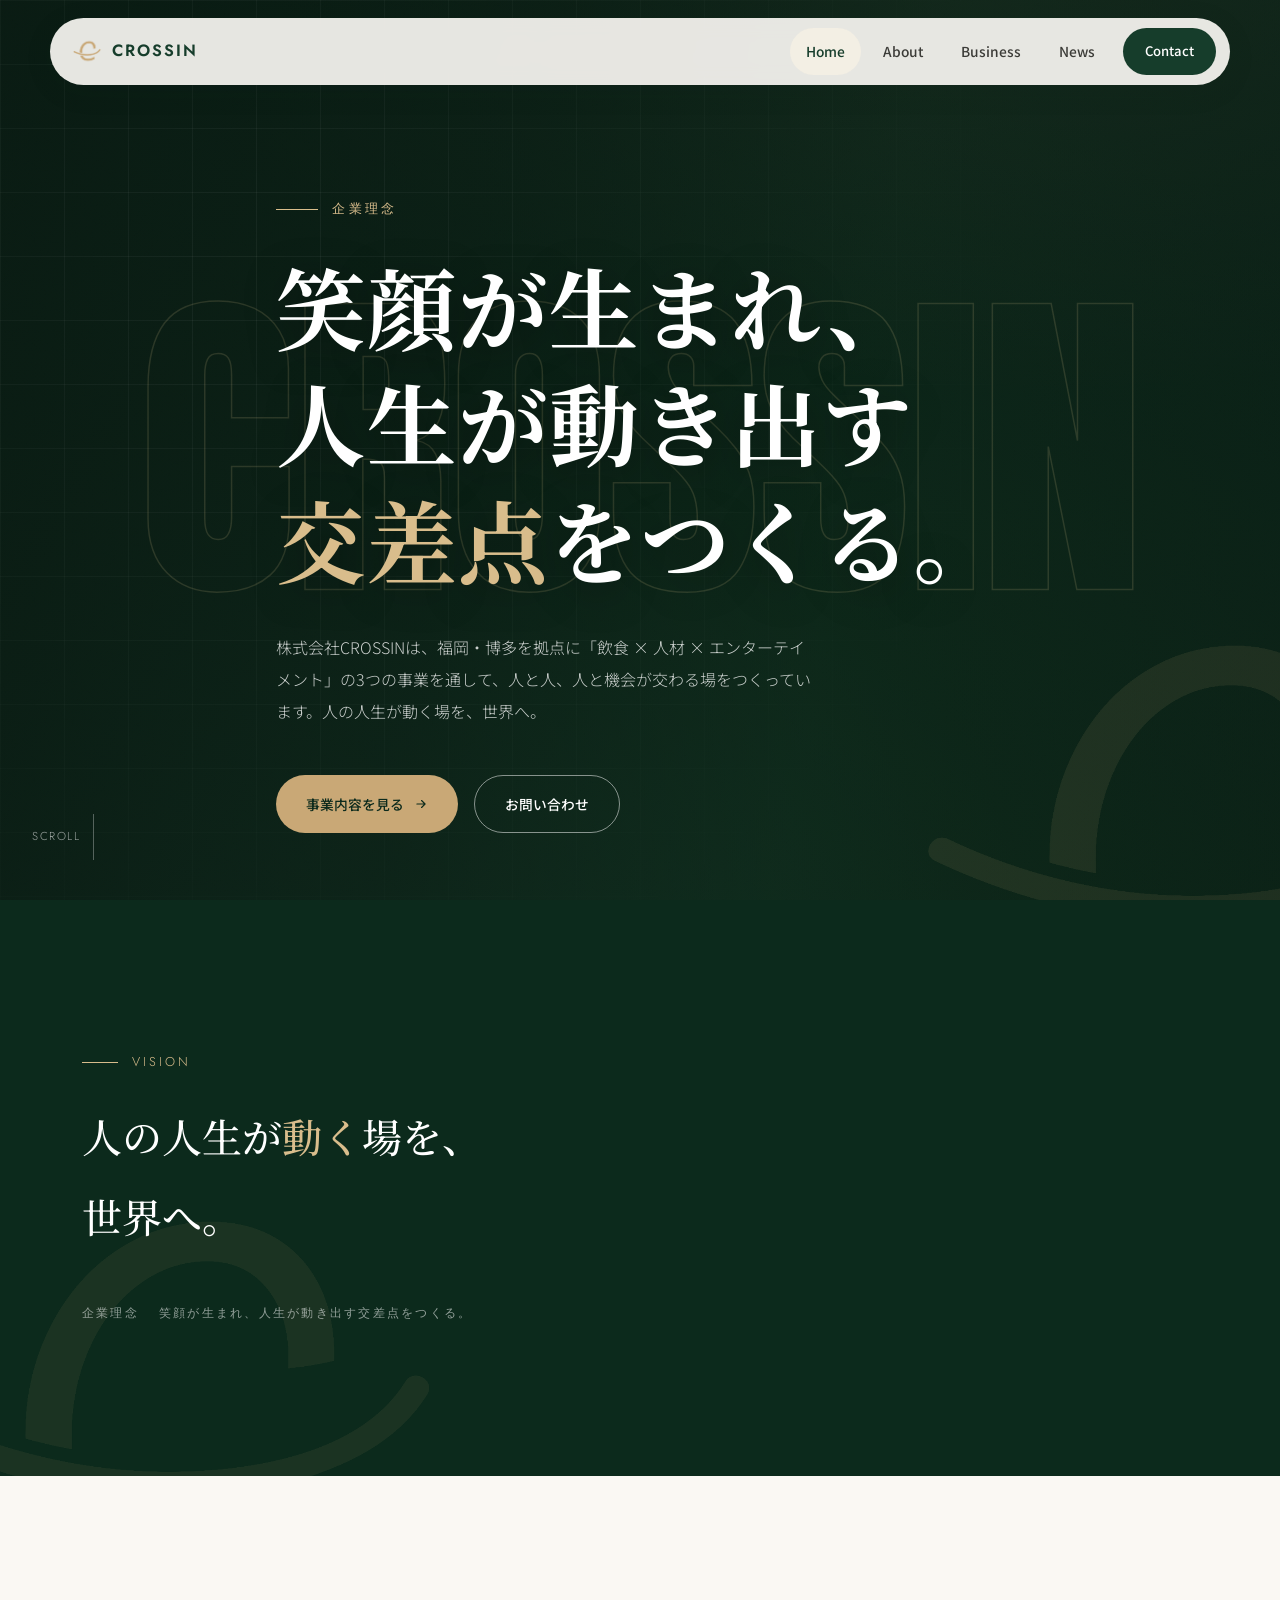
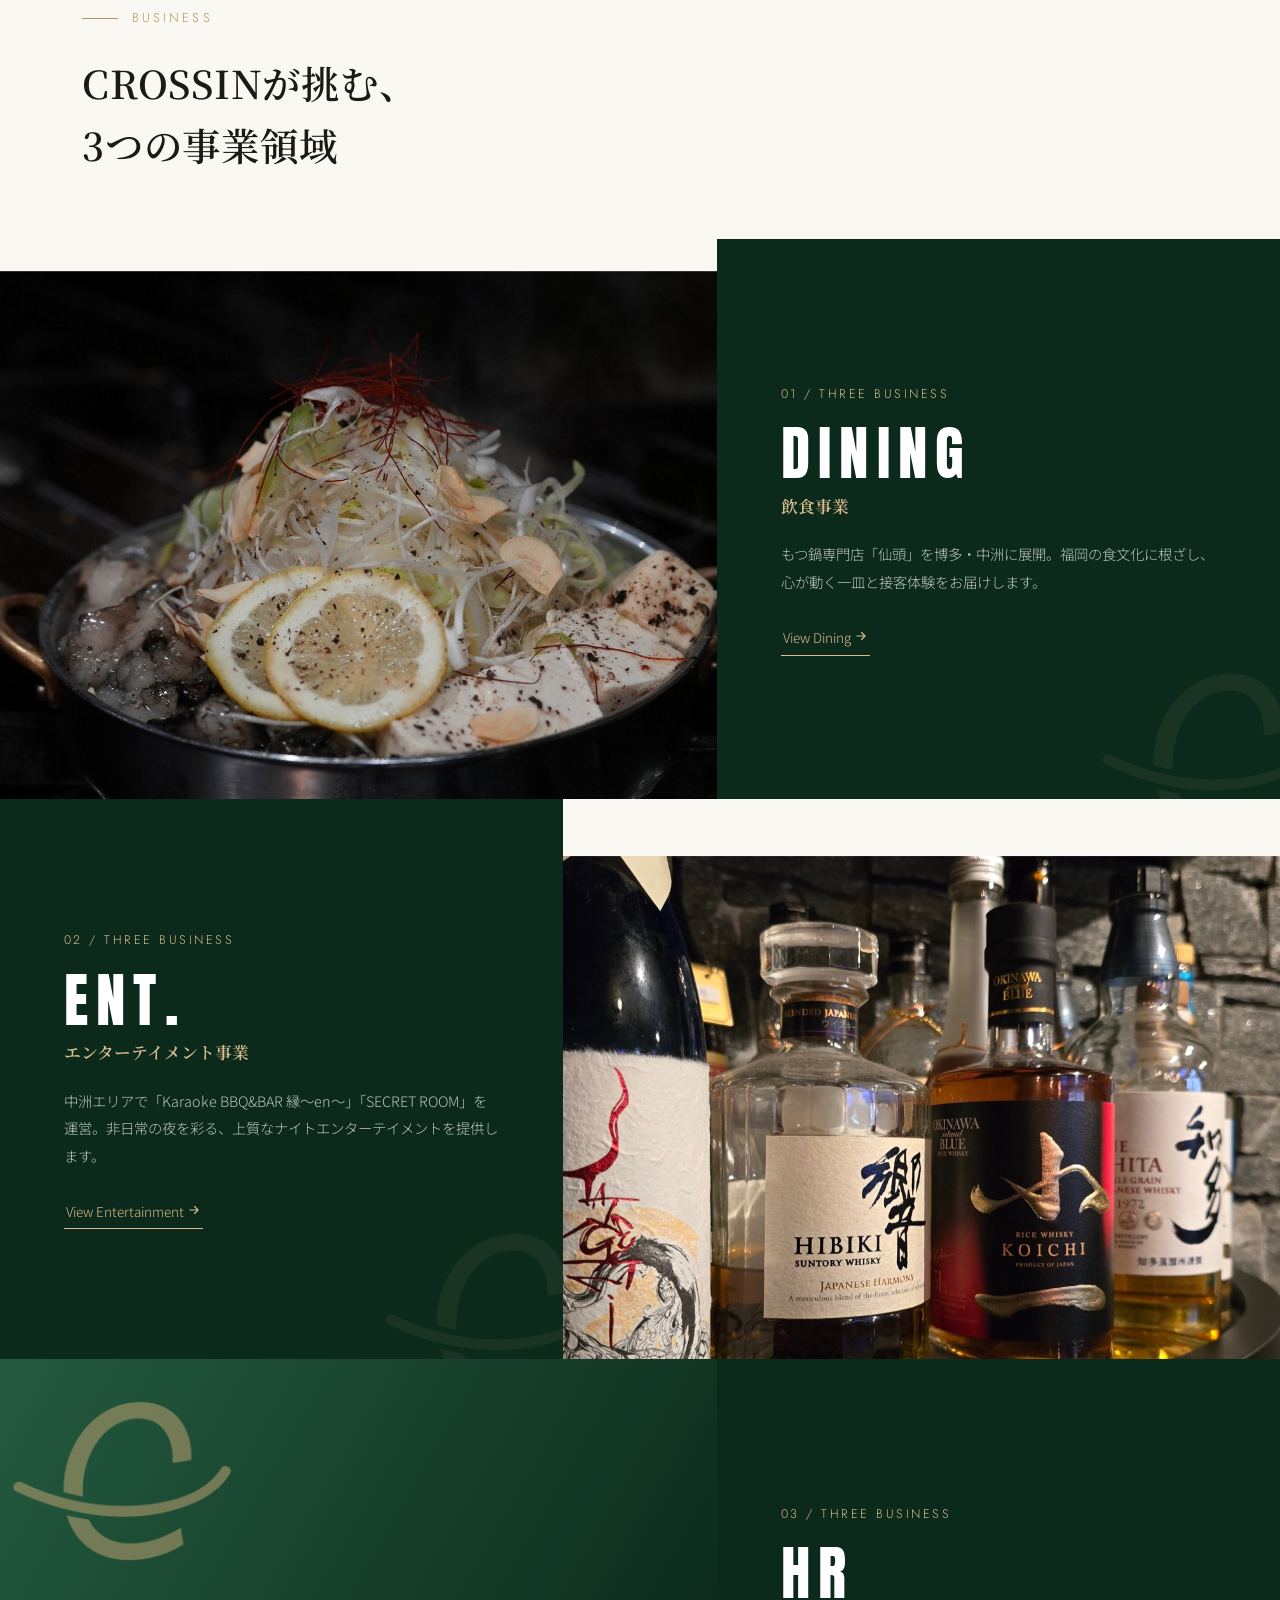
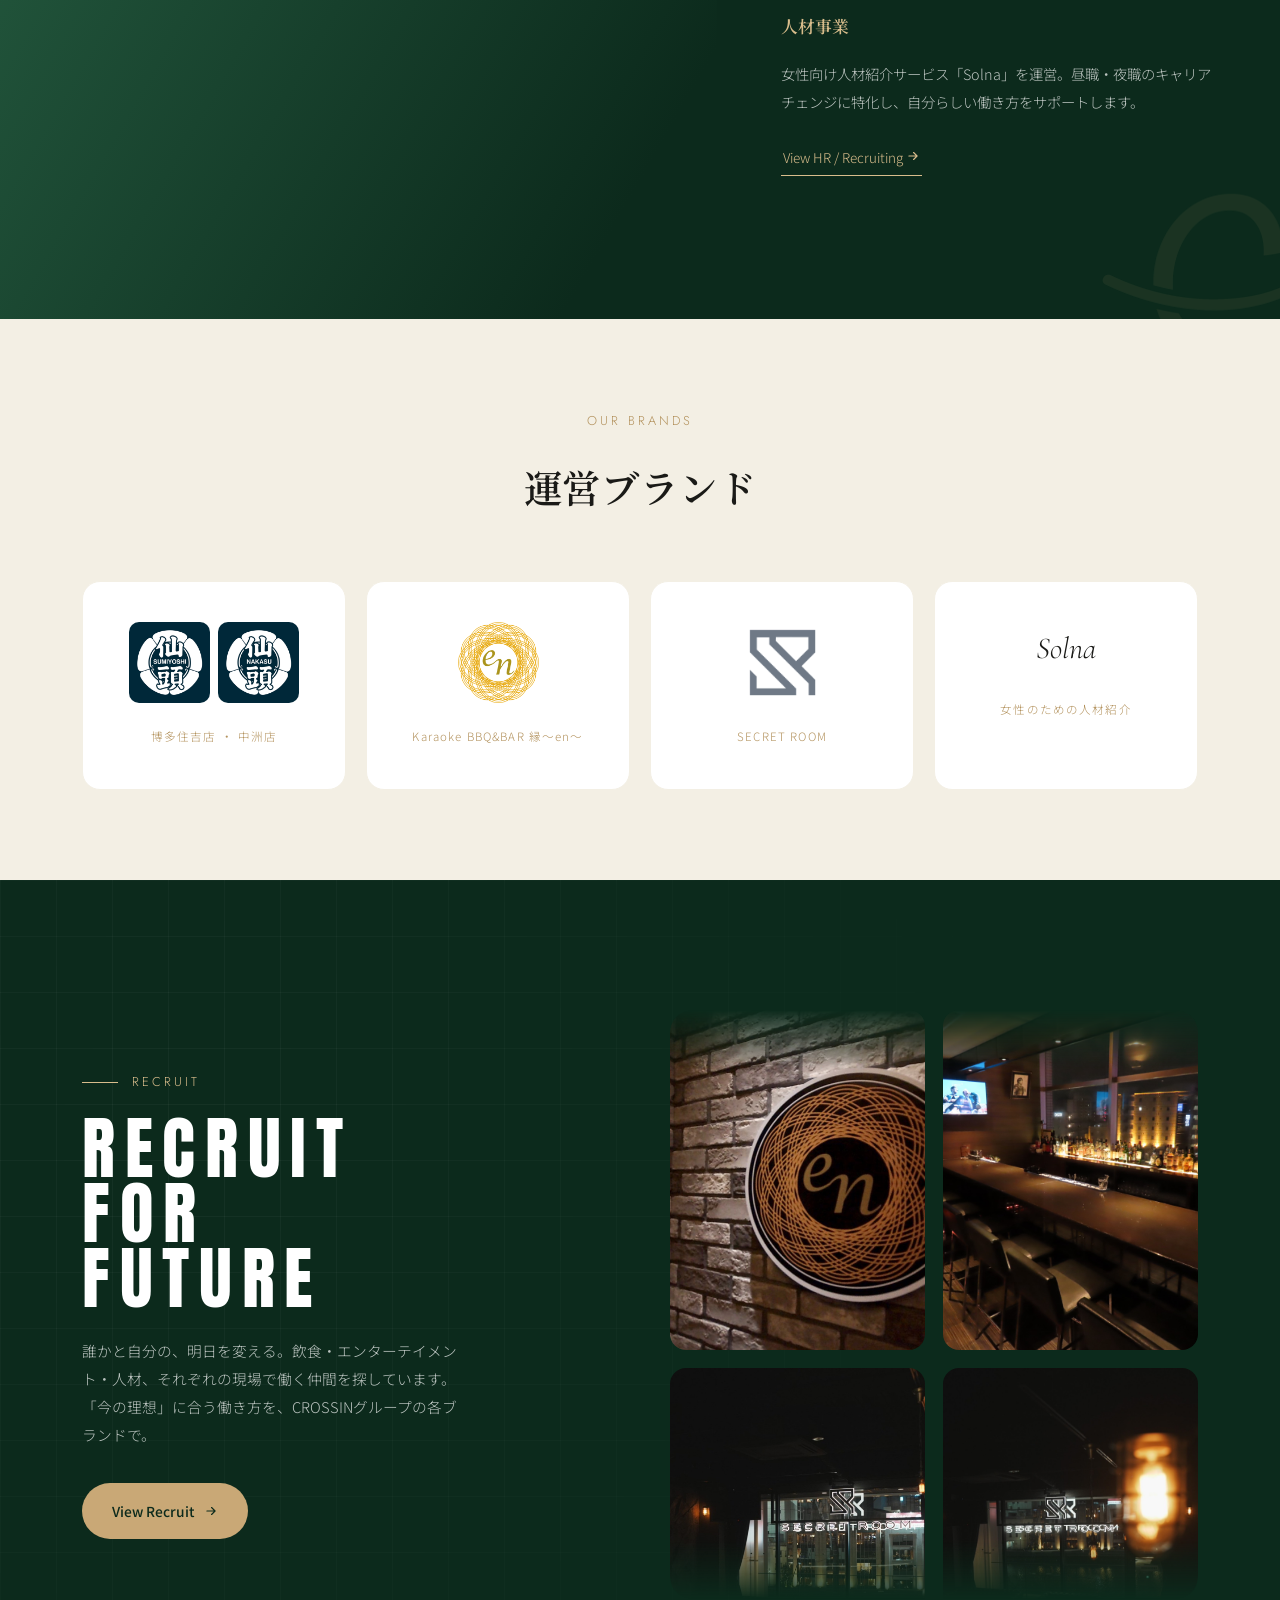
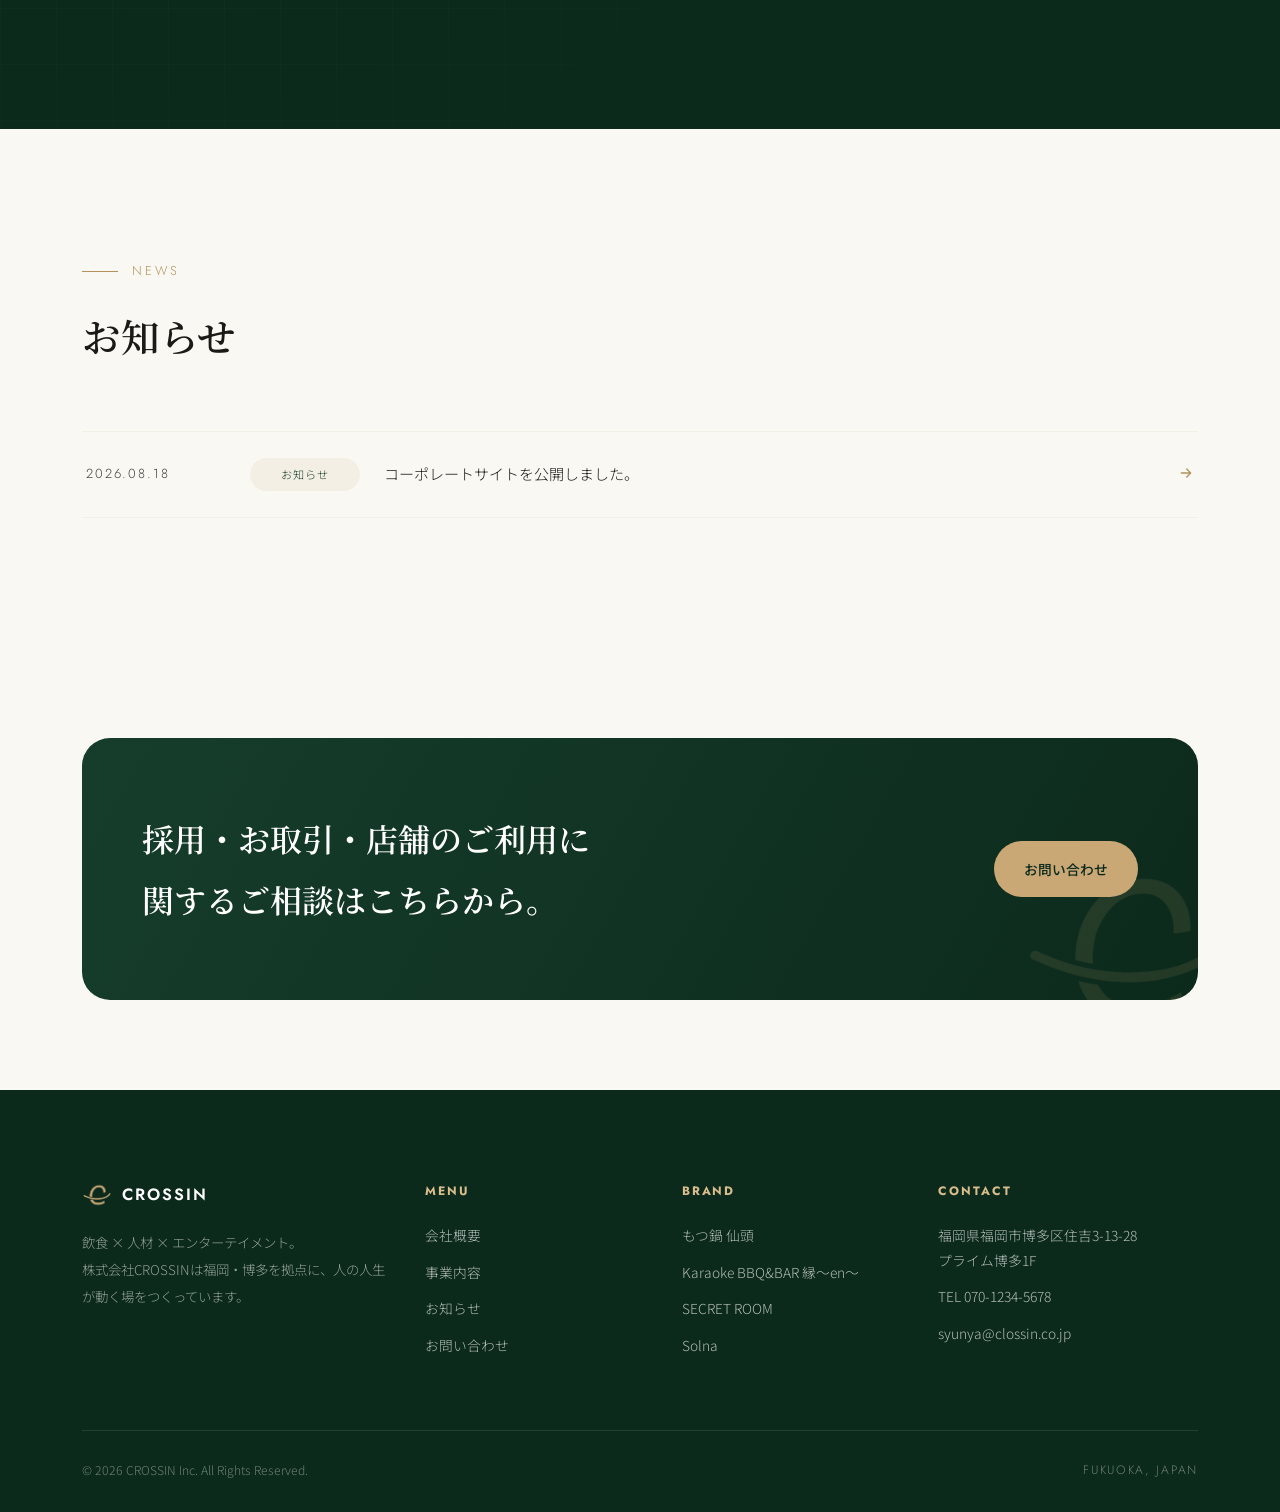
==== commit 5792a853: "SECRET ROOMアイコンをモノグラムのみに変更し、Home運営ブランドの表記をSECRET ROOMに Co-Authored-By: Claude Sonnet 5.5 <noreply@an" ====
--- a/index.html
+++ b/index.html
@@ -186,10 +186,10 @@
         <span class="tag">Karaoke BBQ&amp;BAR 縁〜en〜</span>
       </a>
       <a href="business.html#entertainment" class="brand-cell">
-        <div class="logo-badge logo-badge-img logo-badge-sr">
-          <img src="images/secretroom-logo.png" alt="SECRET ROOM">
-        </div>
-        <span class="tag">中洲店</span>
+        <div class="logo-badge logo-badge-img">
+          <img src="images/secretroom-mark.png" alt="SECRET ROOM">
+        </div>
+        <span class="tag">SECRET ROOM</span>
       </a>
       <a href="business.html#hr" class="brand-cell">
         <div class="logo-badge">
--- a/css/style.css
+++ b/css/style.css
@@ -631,7 +631,6 @@
 .logo-badge-sento-pair img { height: 81px; width: 81px; object-fit: contain; border-radius: 10px; }
 .logo-badge-img { height: auto !important; }
 .logo-badge-img img { height: 81px; width: 81px; object-fit: contain; }
-.logo-badge-sr img { width: auto; max-width: 100%; }
 
 /* ---------- News ---------- */
 .news-list { border-top: 1px solid var(--cream-100); }
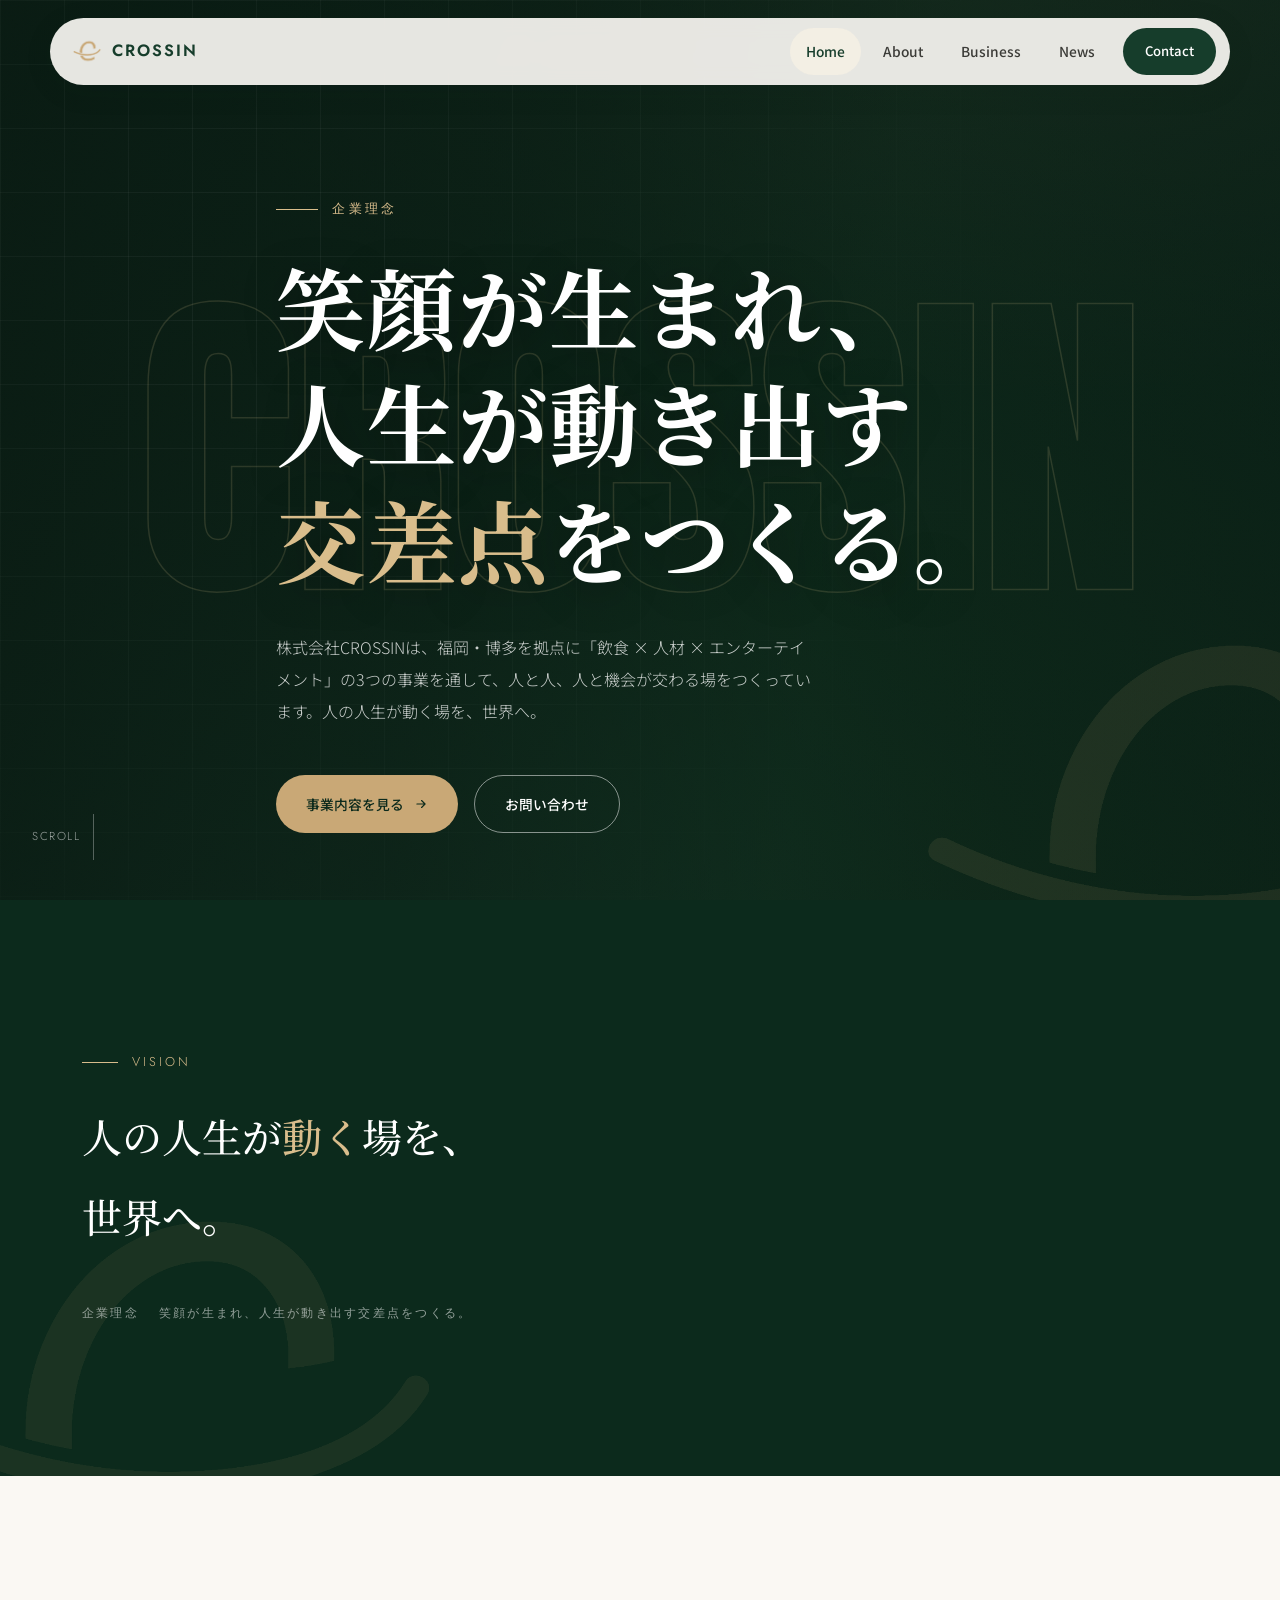
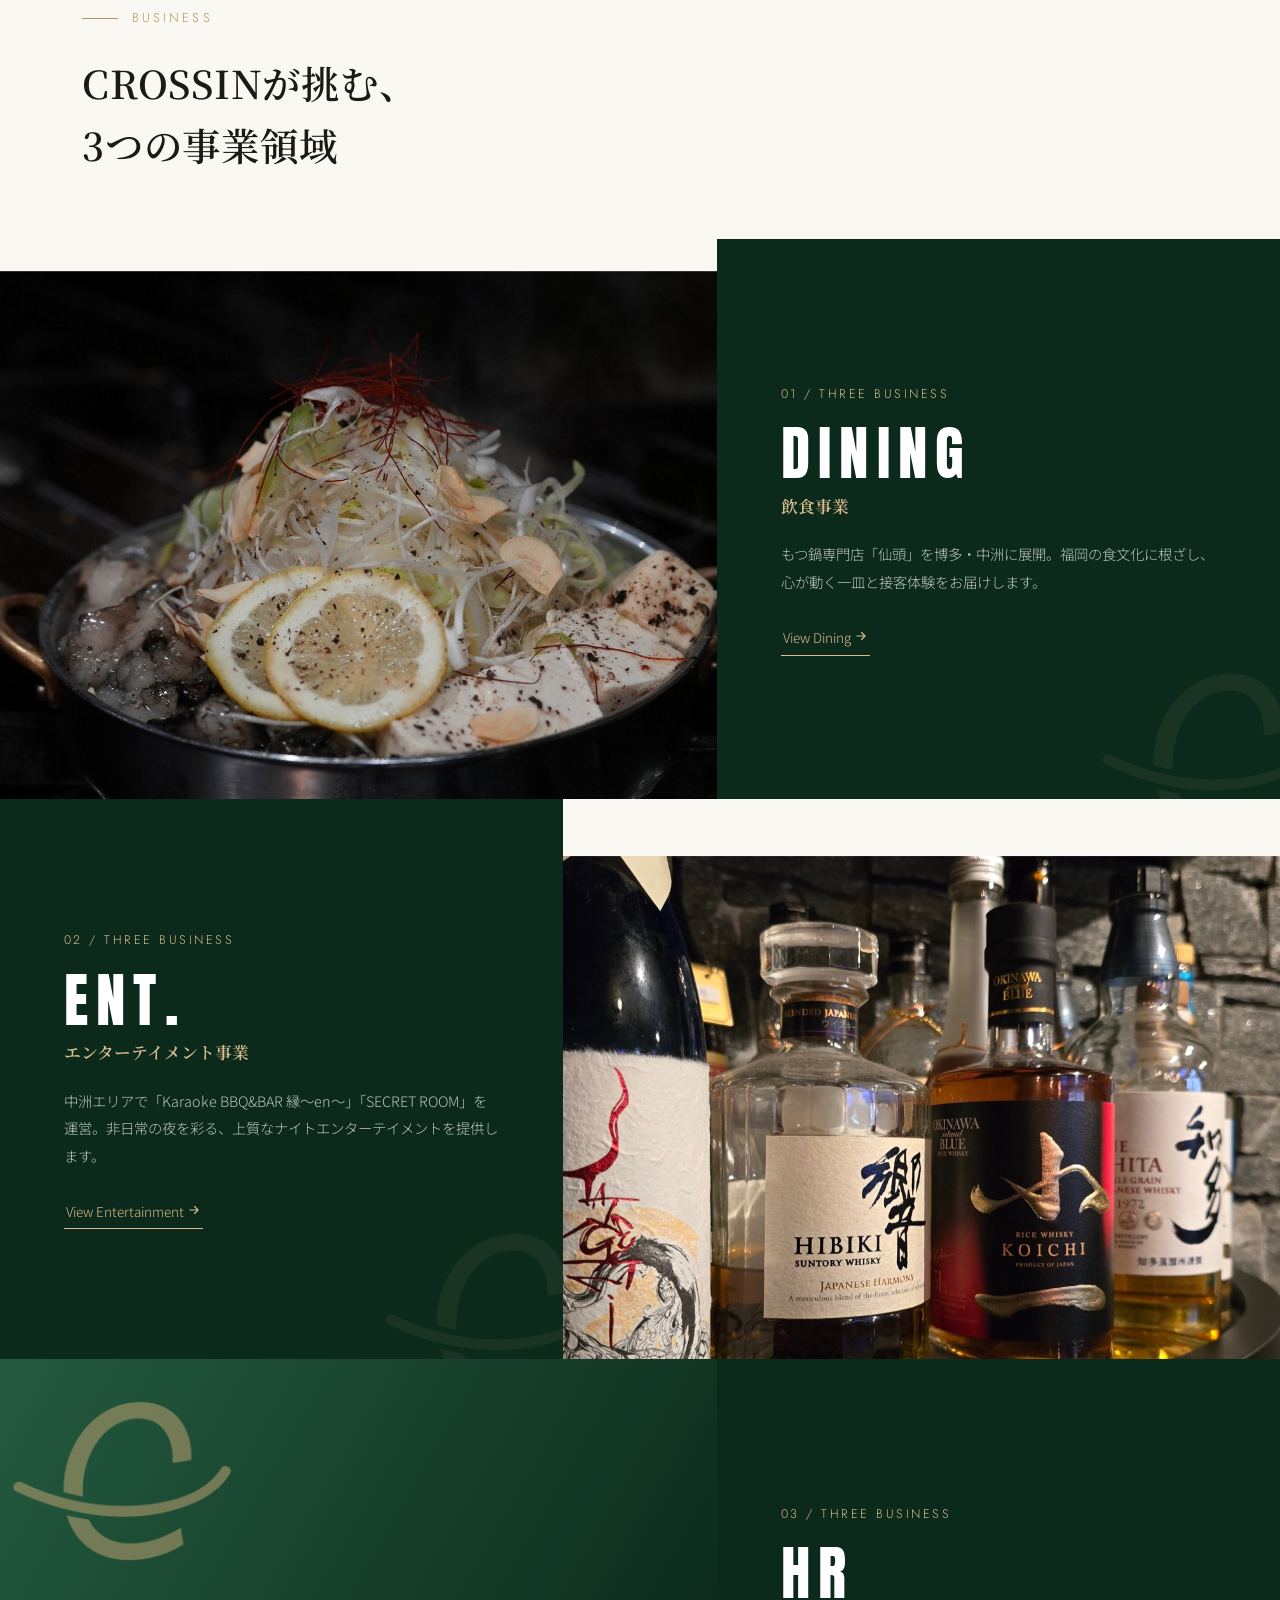
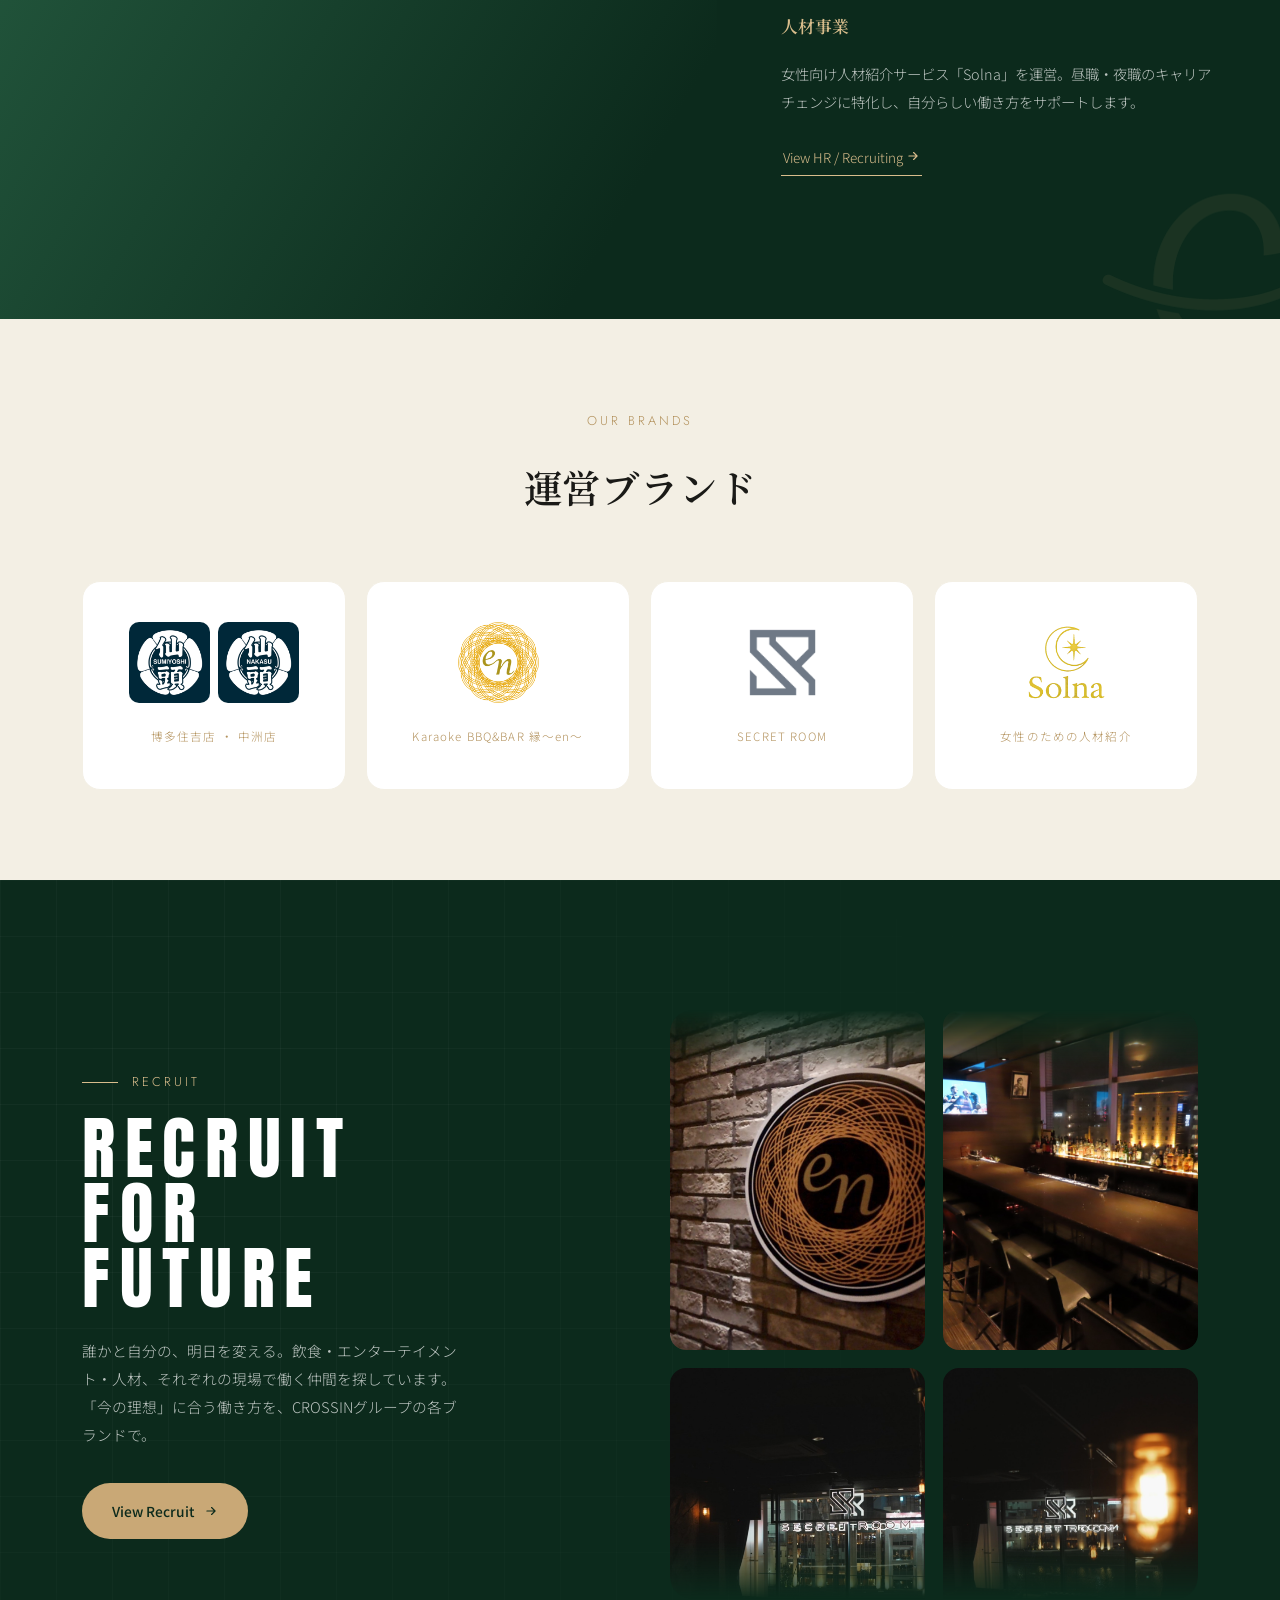
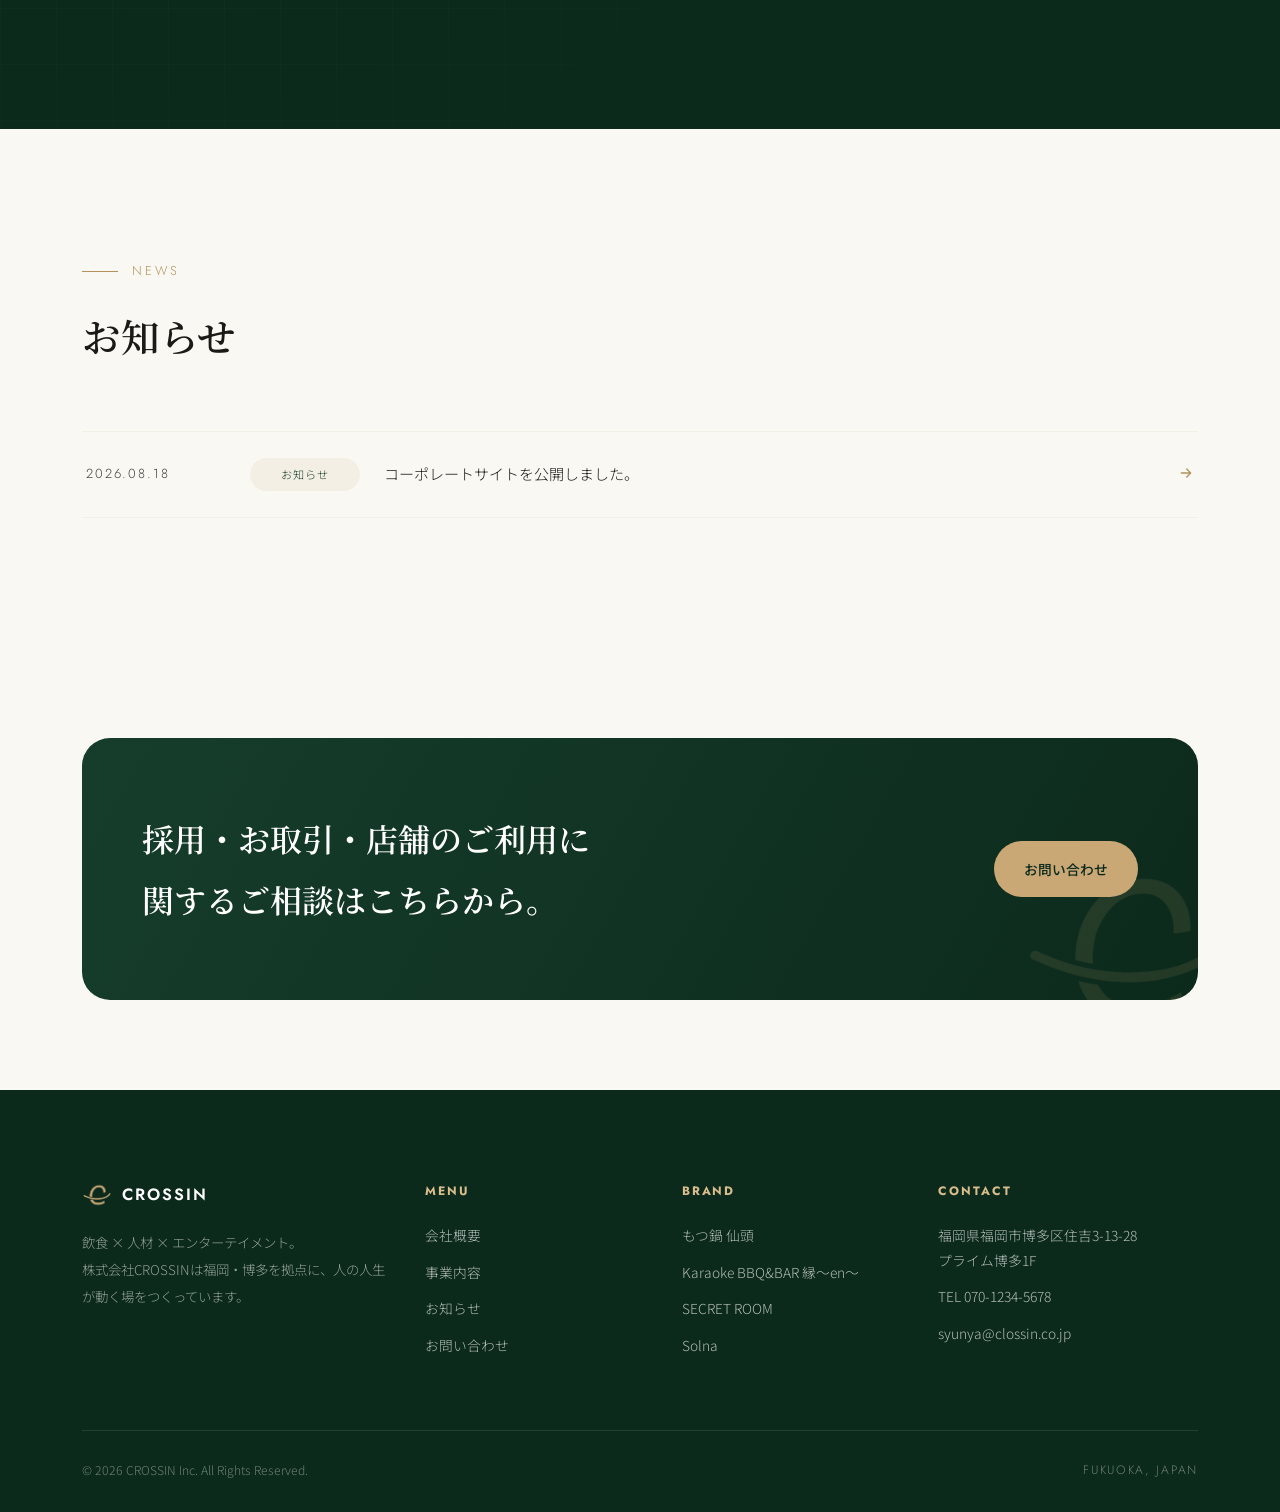
==== commit 6675b535: "Solnaのアイコンを新しいロゴ画像に変更（Home・Business） Co-Authored-By: Claude Sonnet 5.5 <noreply@anthropic.com>" ====
--- a/index.html
+++ b/index.html
@@ -192,8 +192,8 @@
         <span class="tag">SECRET ROOM</span>
       </a>
       <a href="business.html#hr" class="brand-cell">
-        <div class="logo-badge">
-          <span class="logo-solna">Solna</span>
+        <div class="logo-badge logo-badge-img">
+          <img src="images/solna-logo.png" alt="Solna">
         </div>
         <span class="tag">女性のための人材紹介</span>
       </a>
--- a/css/style.css
+++ b/css/style.css
@@ -885,7 +885,6 @@
   display: flex; align-items: center; justify-content: center;
   font-family: var(--font-display); font-style: italic; font-size: 1.2rem;
 }
-.logo-solna { font-family: var(--font-display); font-size: 1.9rem; font-style: italic; display: flex; align-items: center; gap: 10px; color: var(--ink-900); }
 
 /* ---------- Contact ---------- */
 .contact-grid { display: grid; grid-template-columns: 1fr 1fr; gap: 60px; }
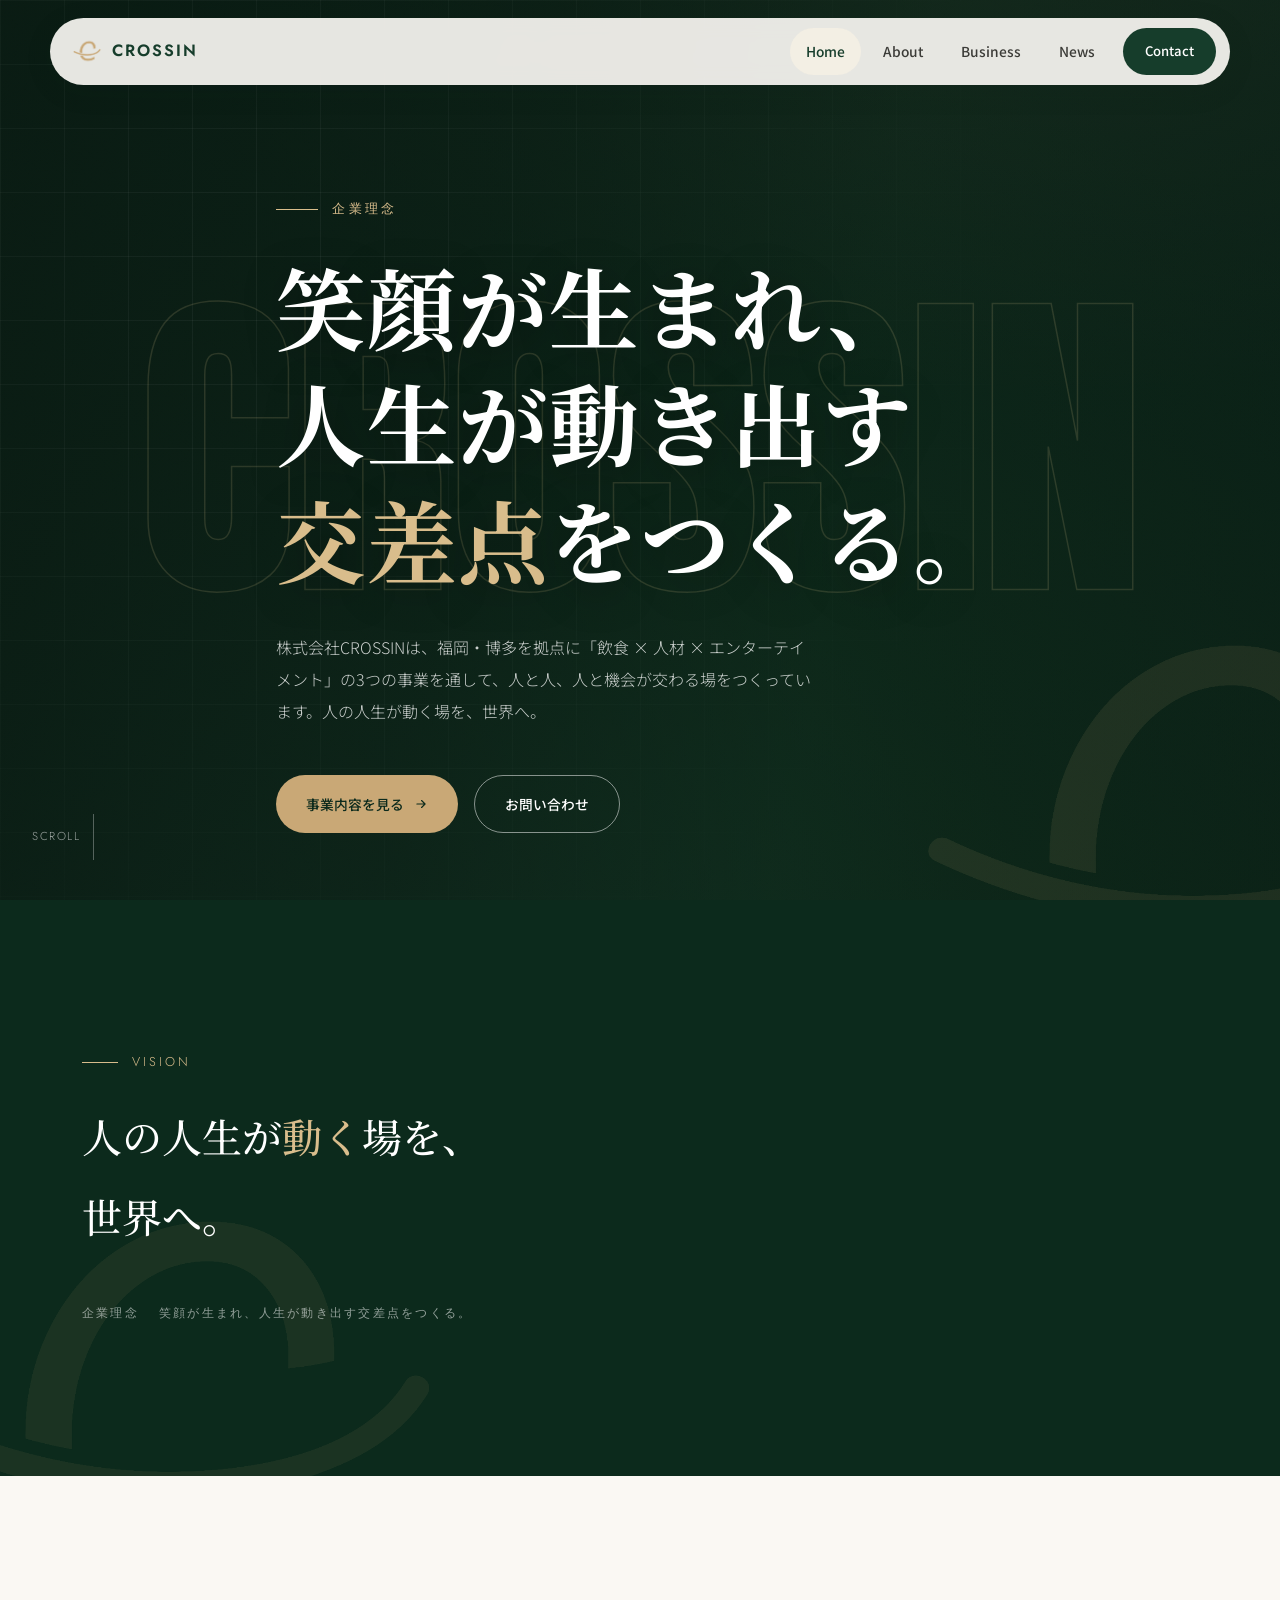
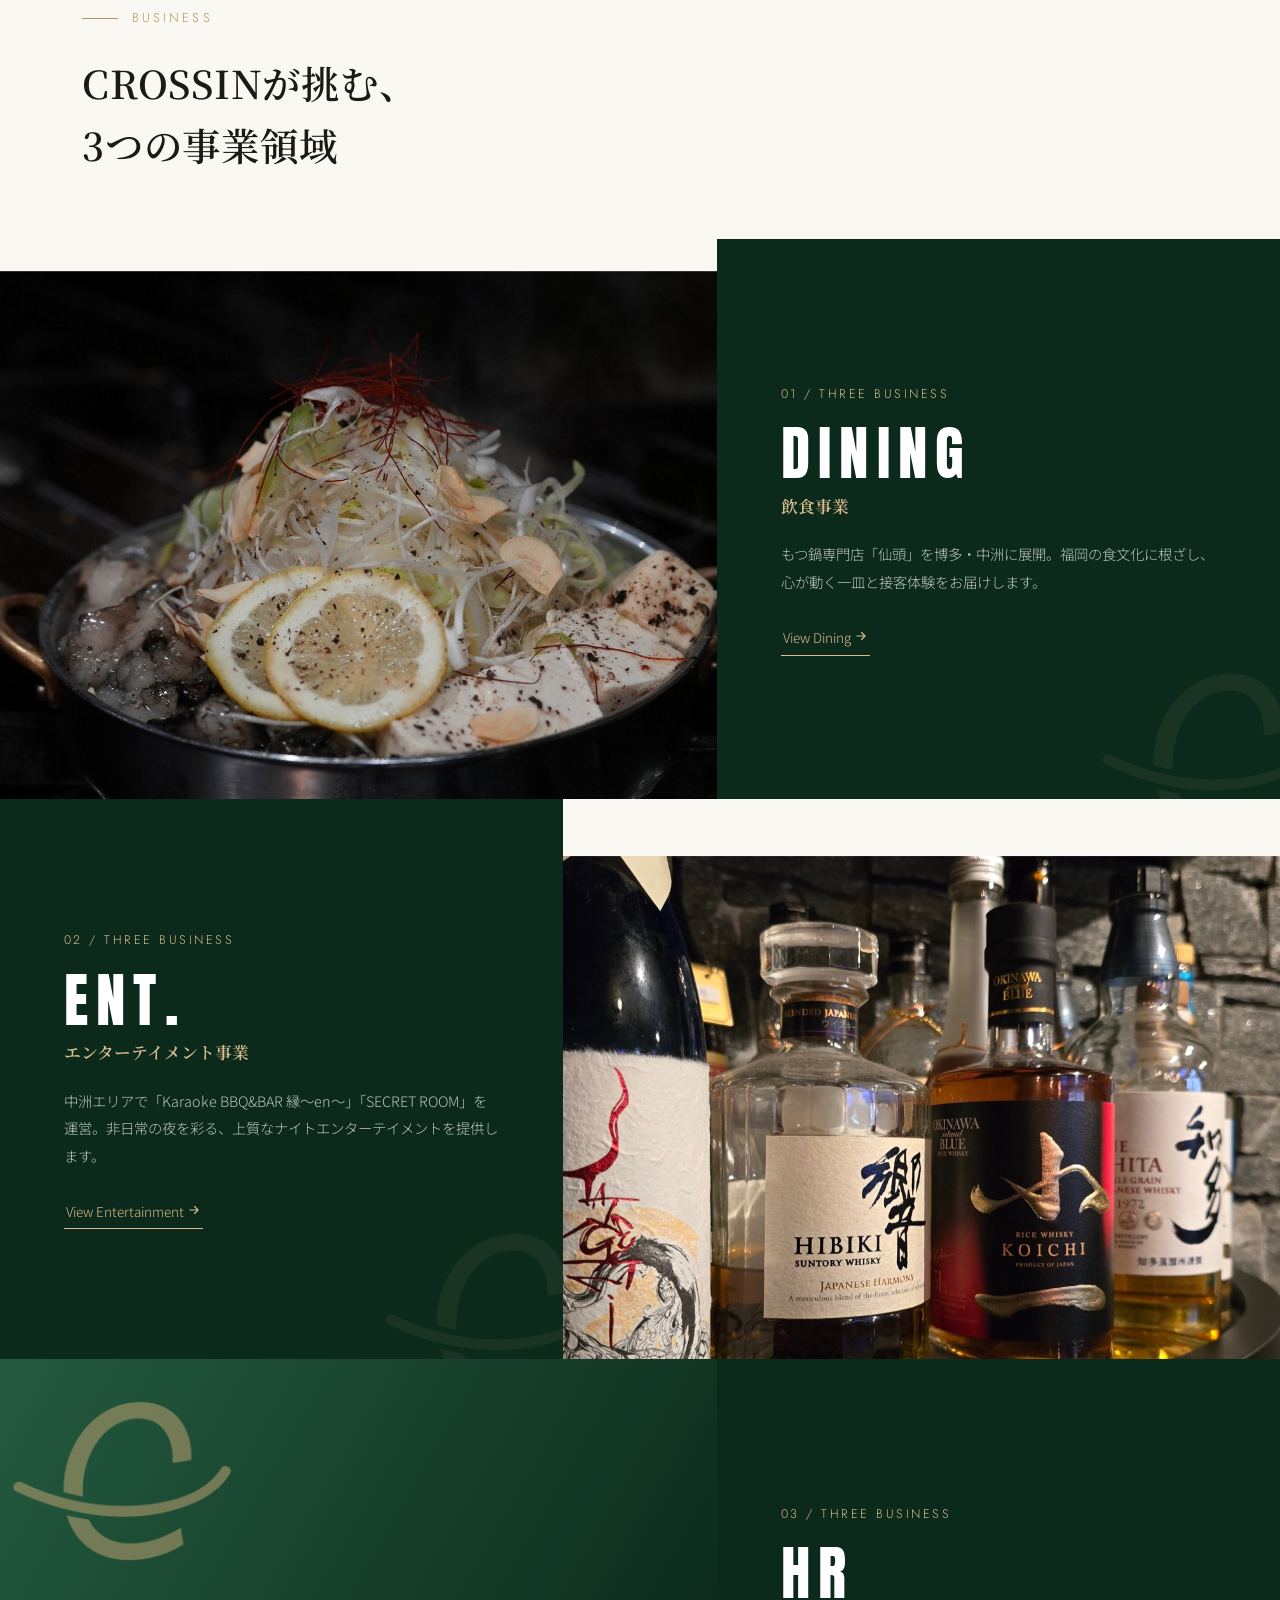
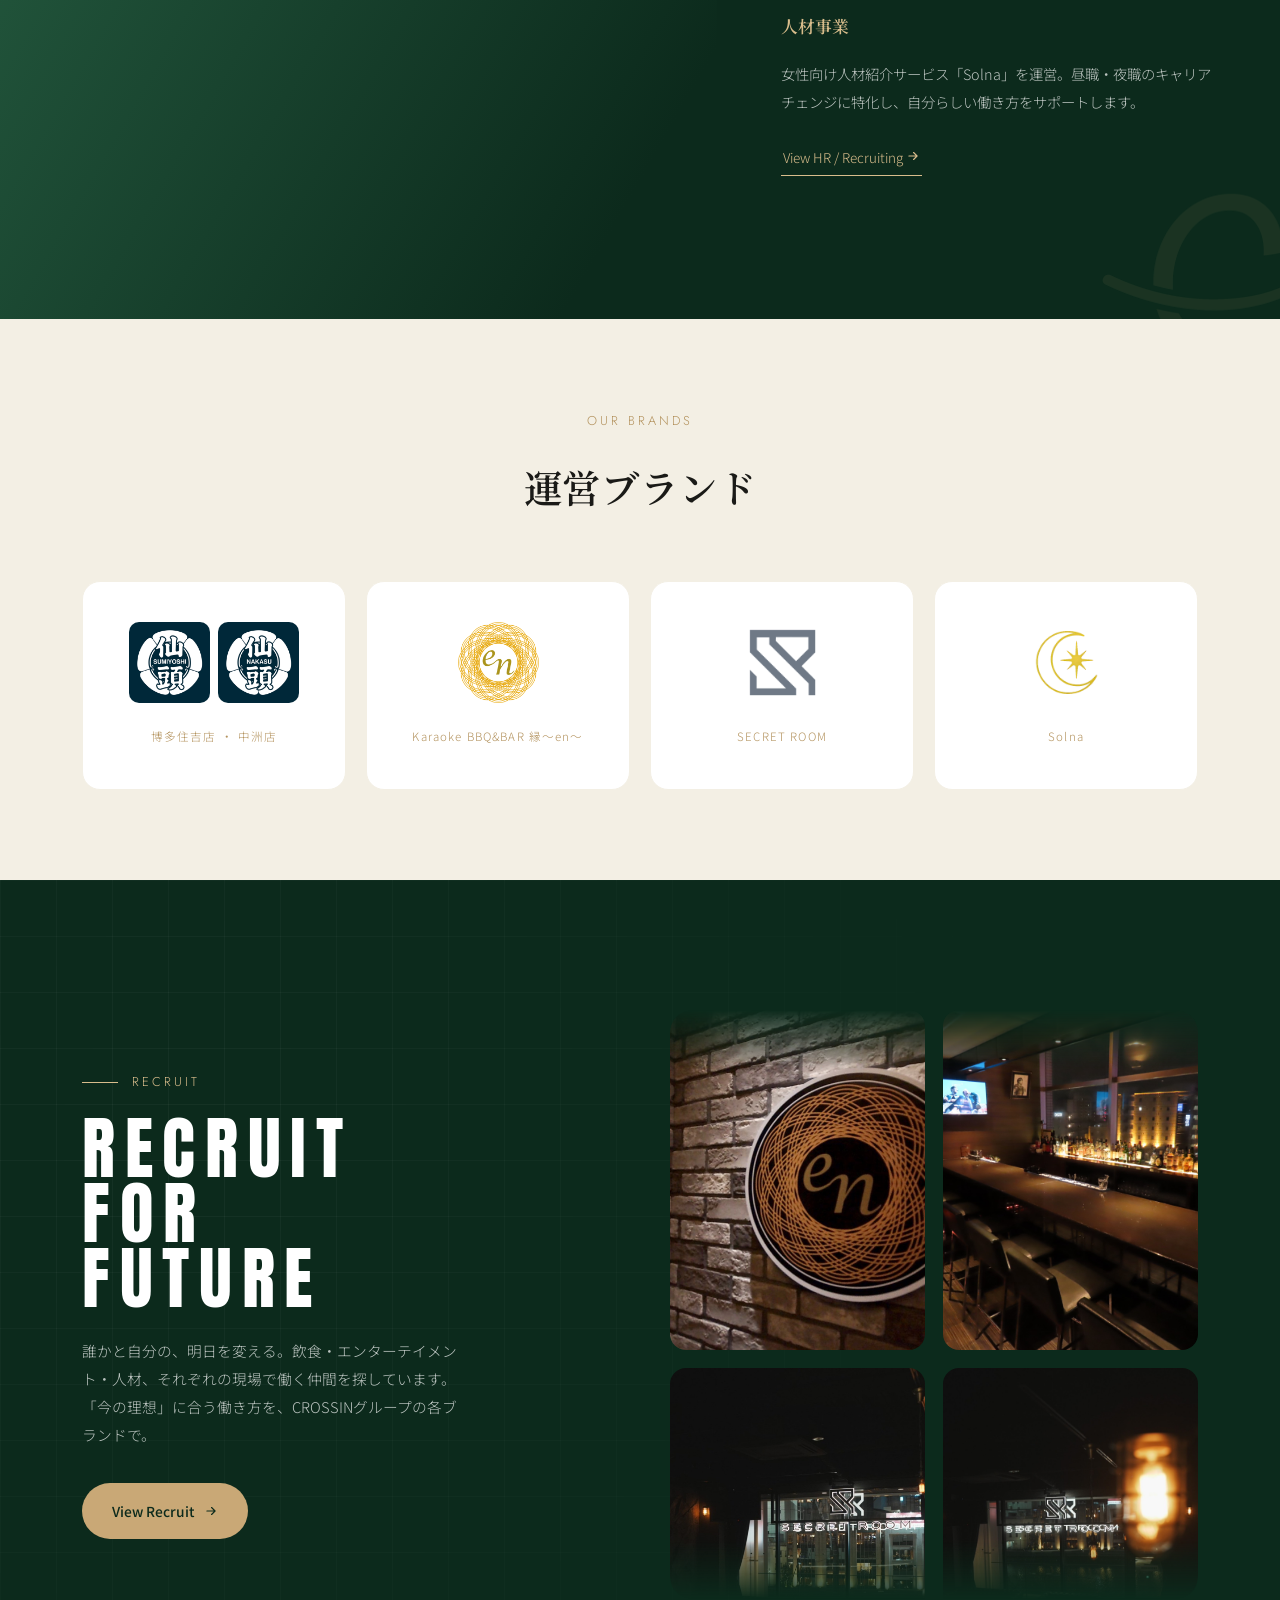
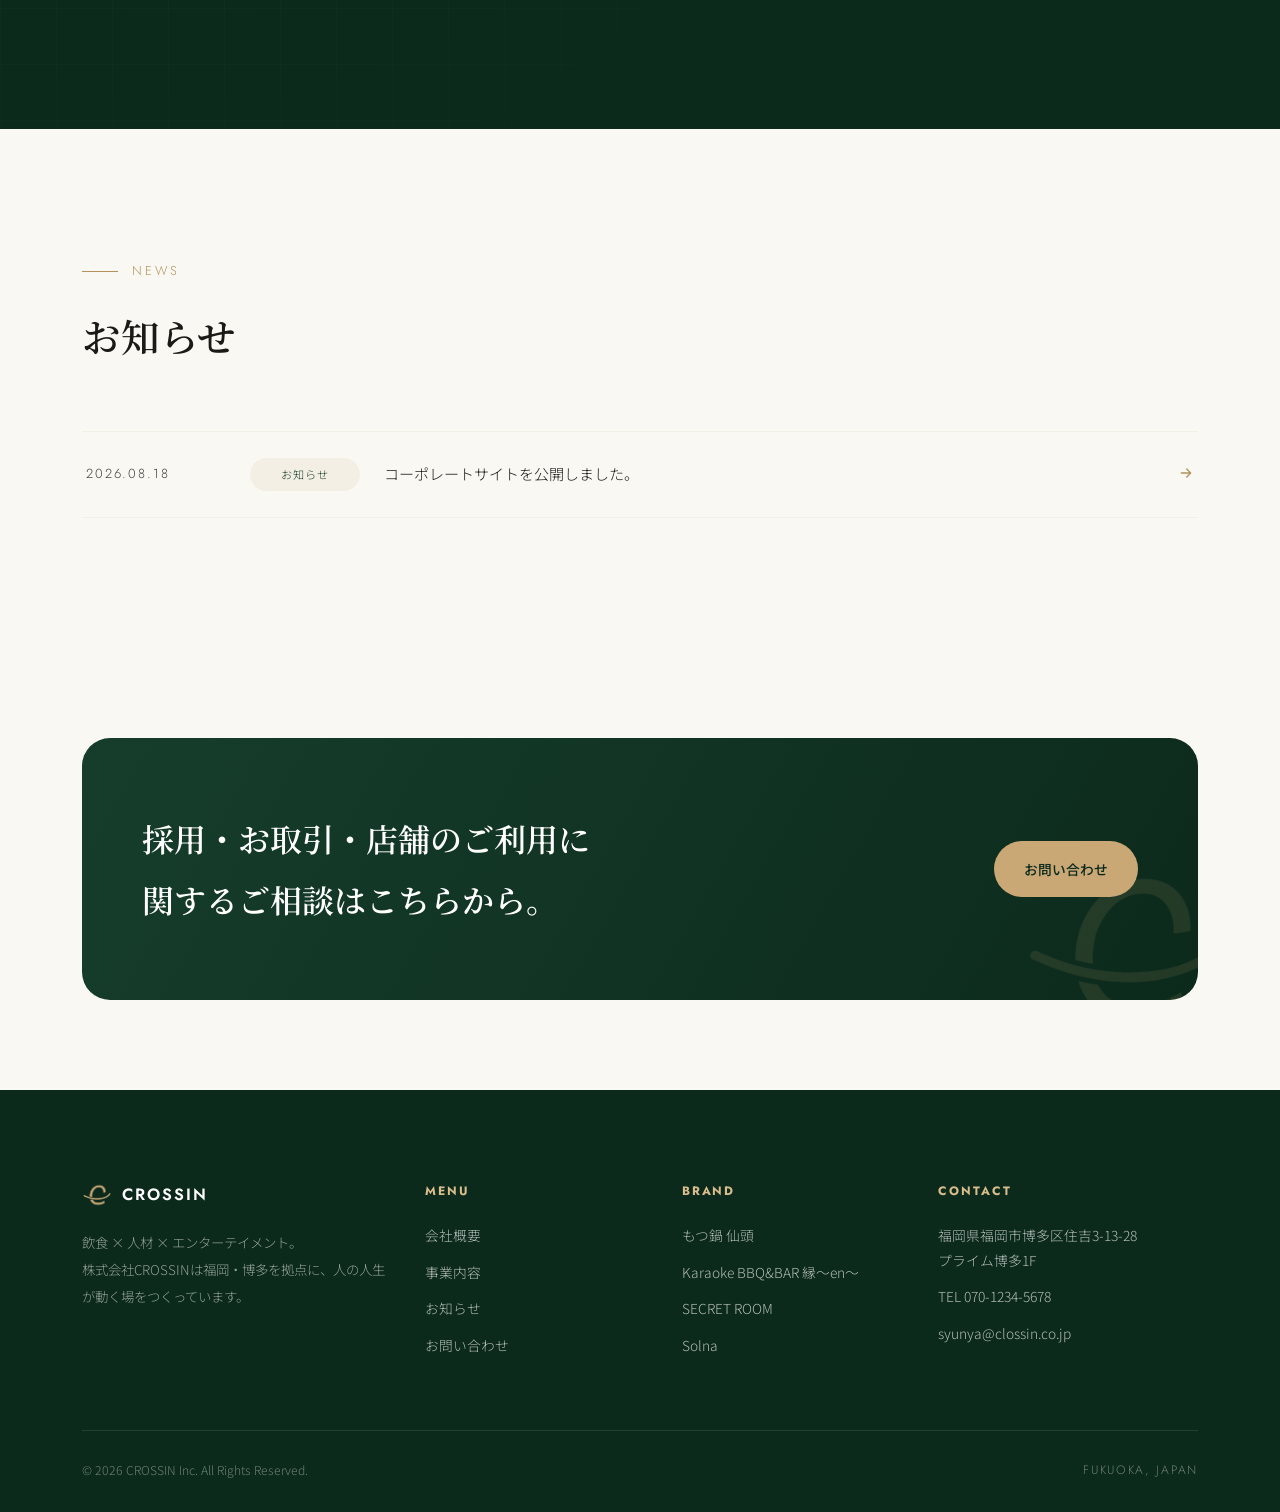
==== commit 62ebf734: "Home運営ブランドのSolnaをモノグラムのみに変更し表記をSolnaに Co-Authored-By: Claude Sonnet 5.5 <noreply@anthropic.com>" ====
--- a/index.html
+++ b/index.html
@@ -193,9 +193,9 @@
       </a>
       <a href="business.html#hr" class="brand-cell">
         <div class="logo-badge logo-badge-img">
-          <img src="images/solna-logo.png" alt="Solna">
-        </div>
-        <span class="tag">女性のための人材紹介</span>
+          <img src="images/solna-mark.png" alt="Solna">
+        </div>
+        <span class="tag">Solna</span>
       </a>
     </div>
   </div>
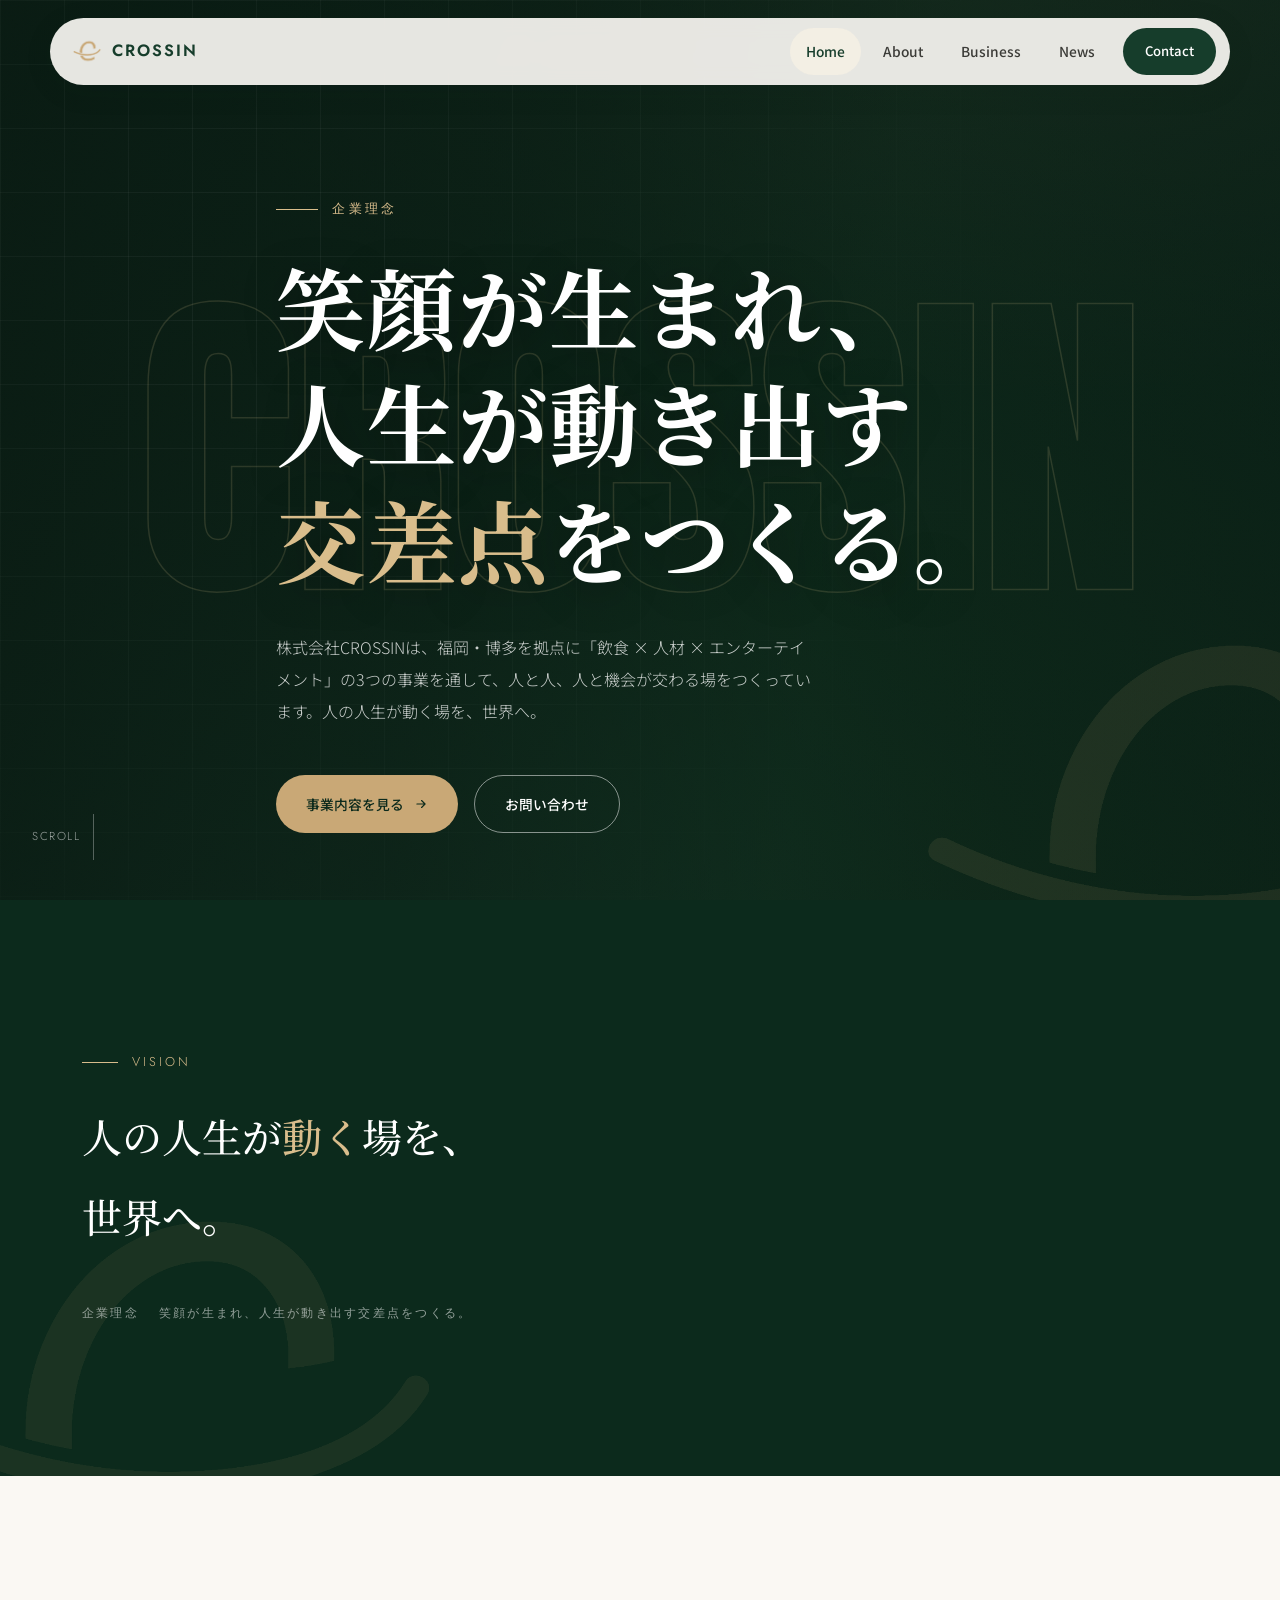
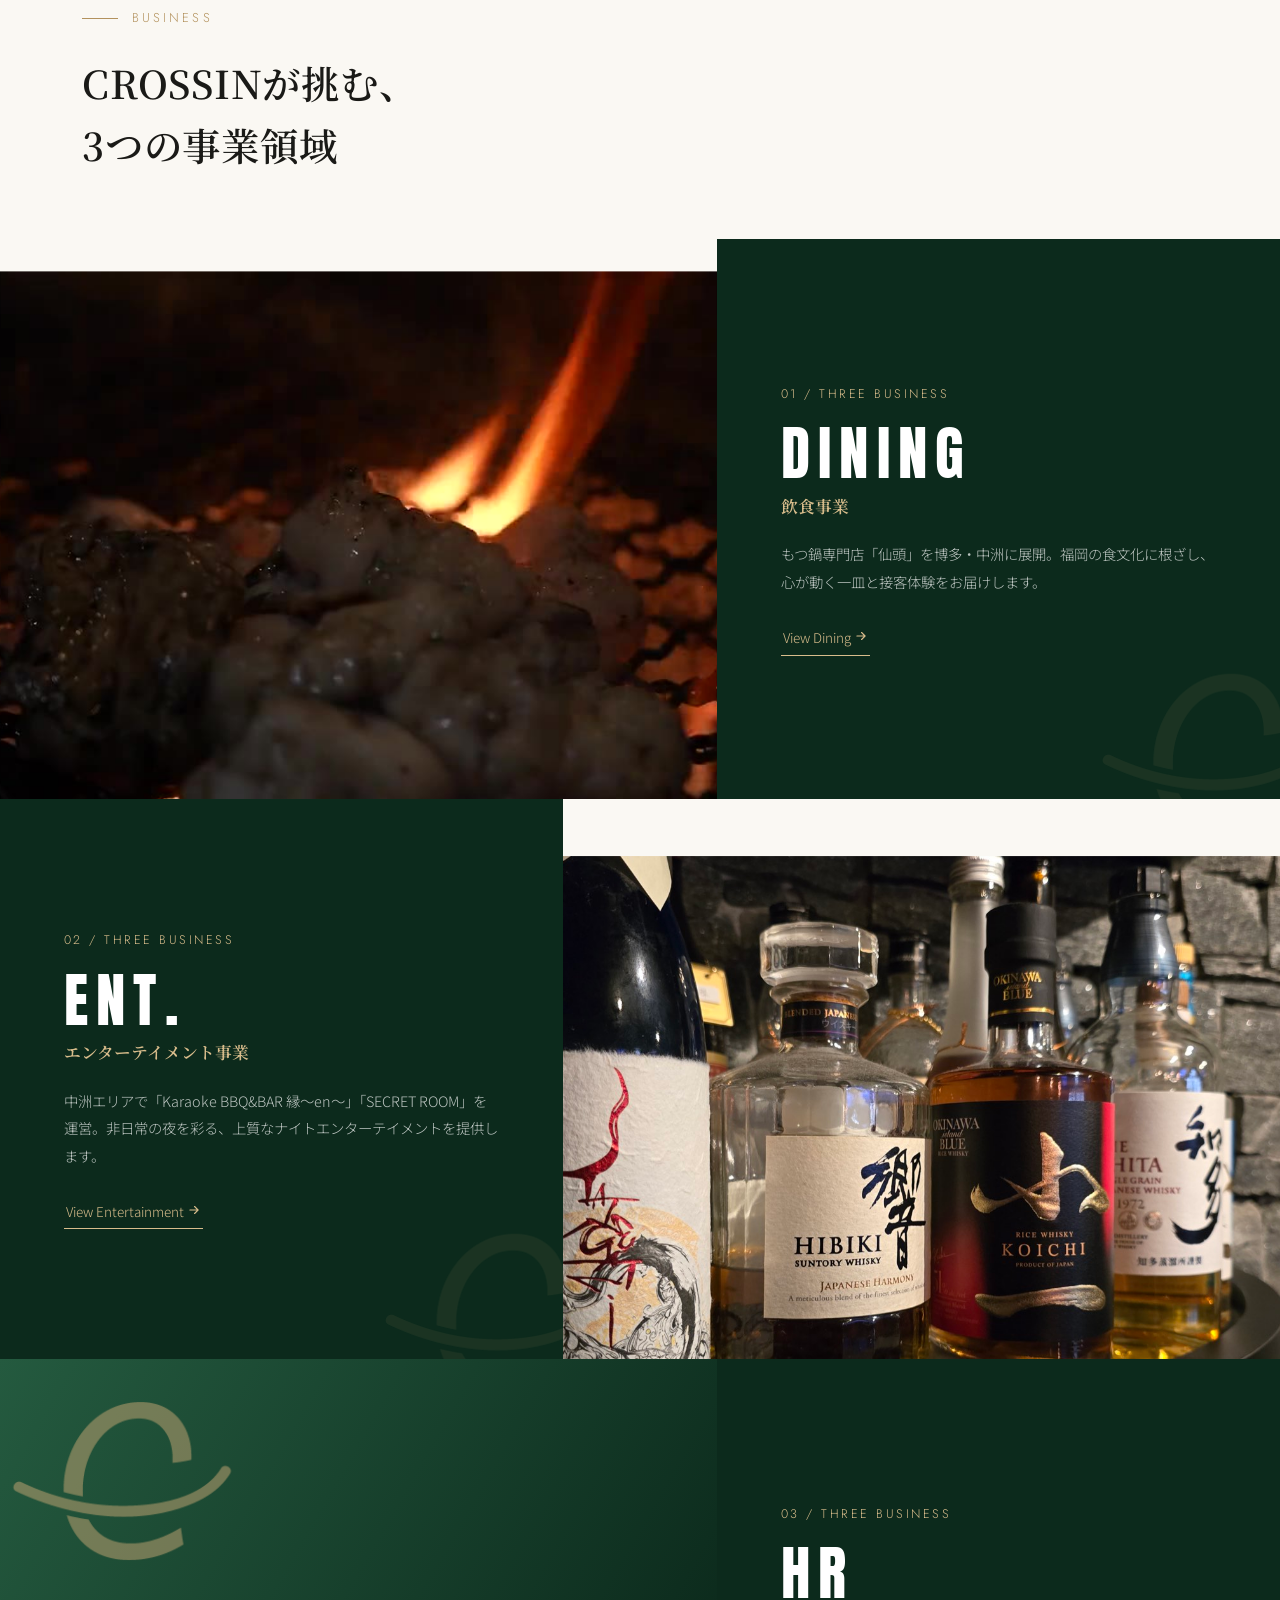
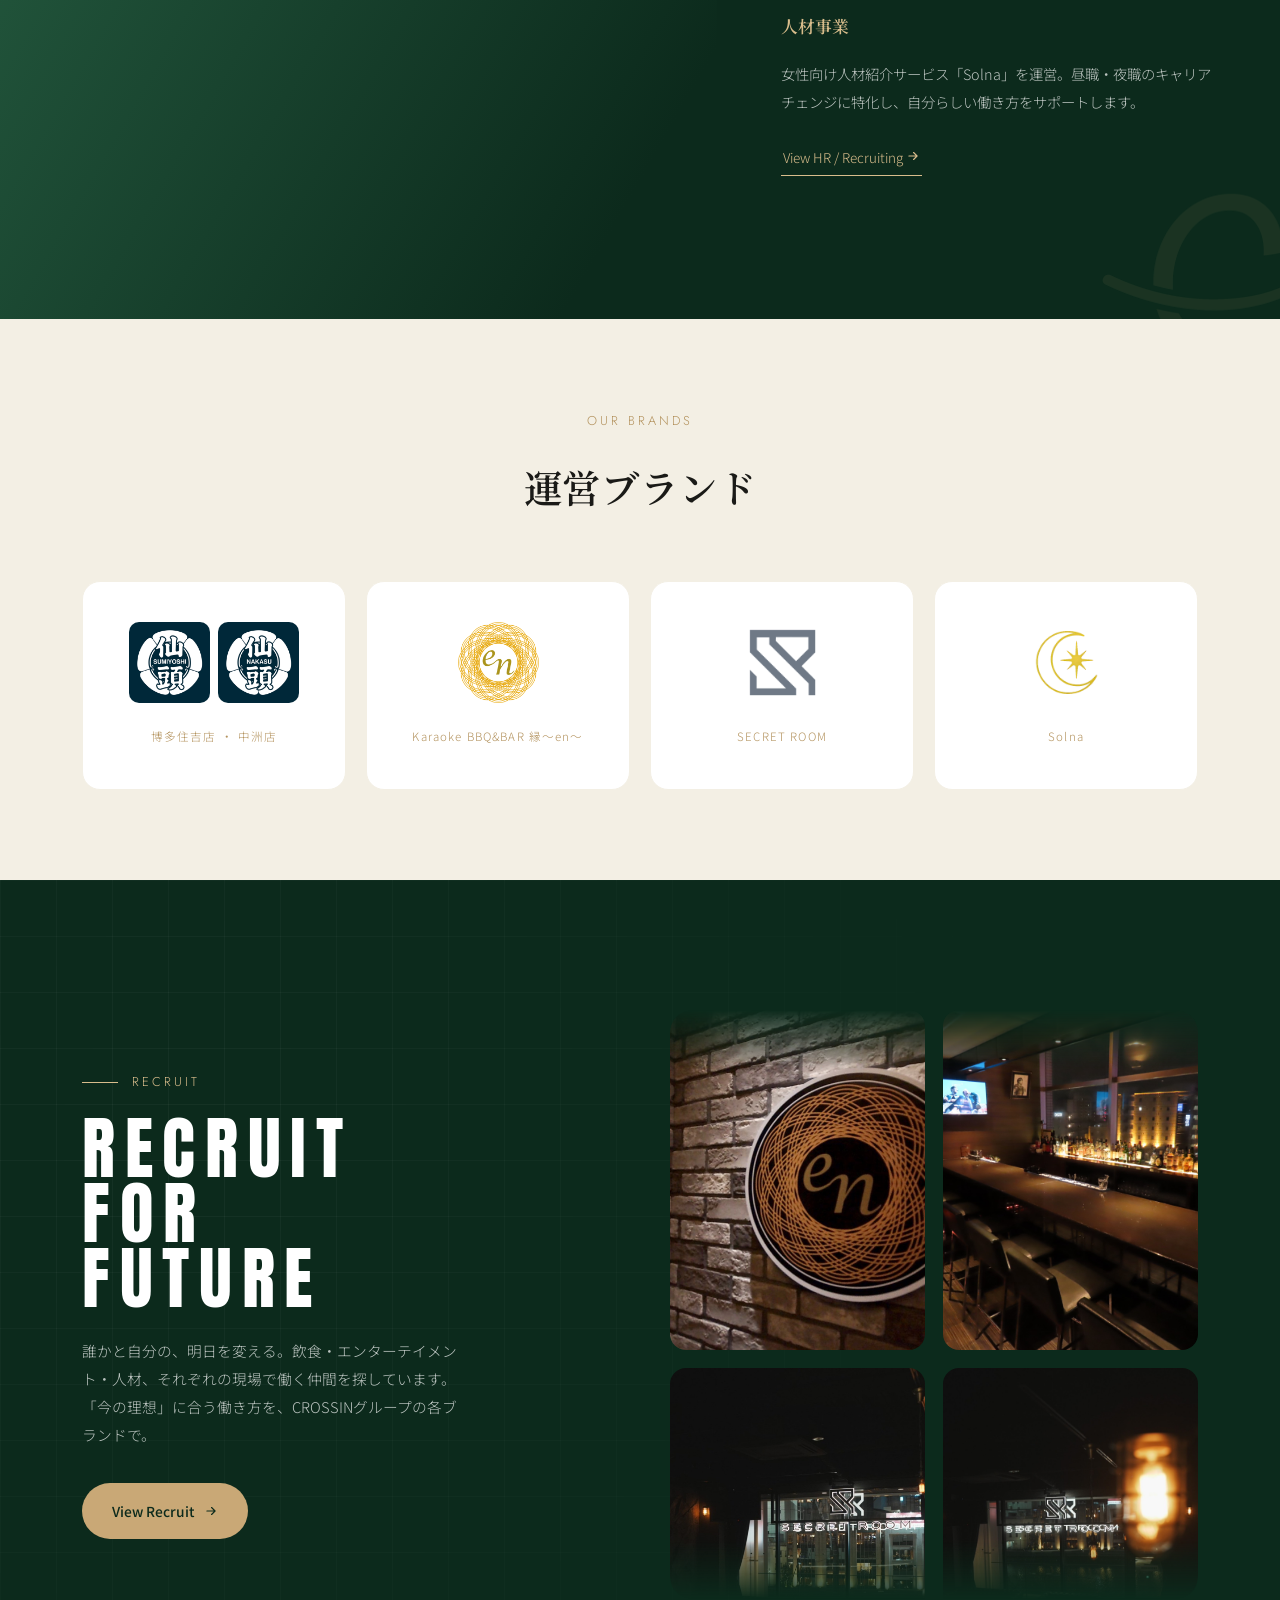
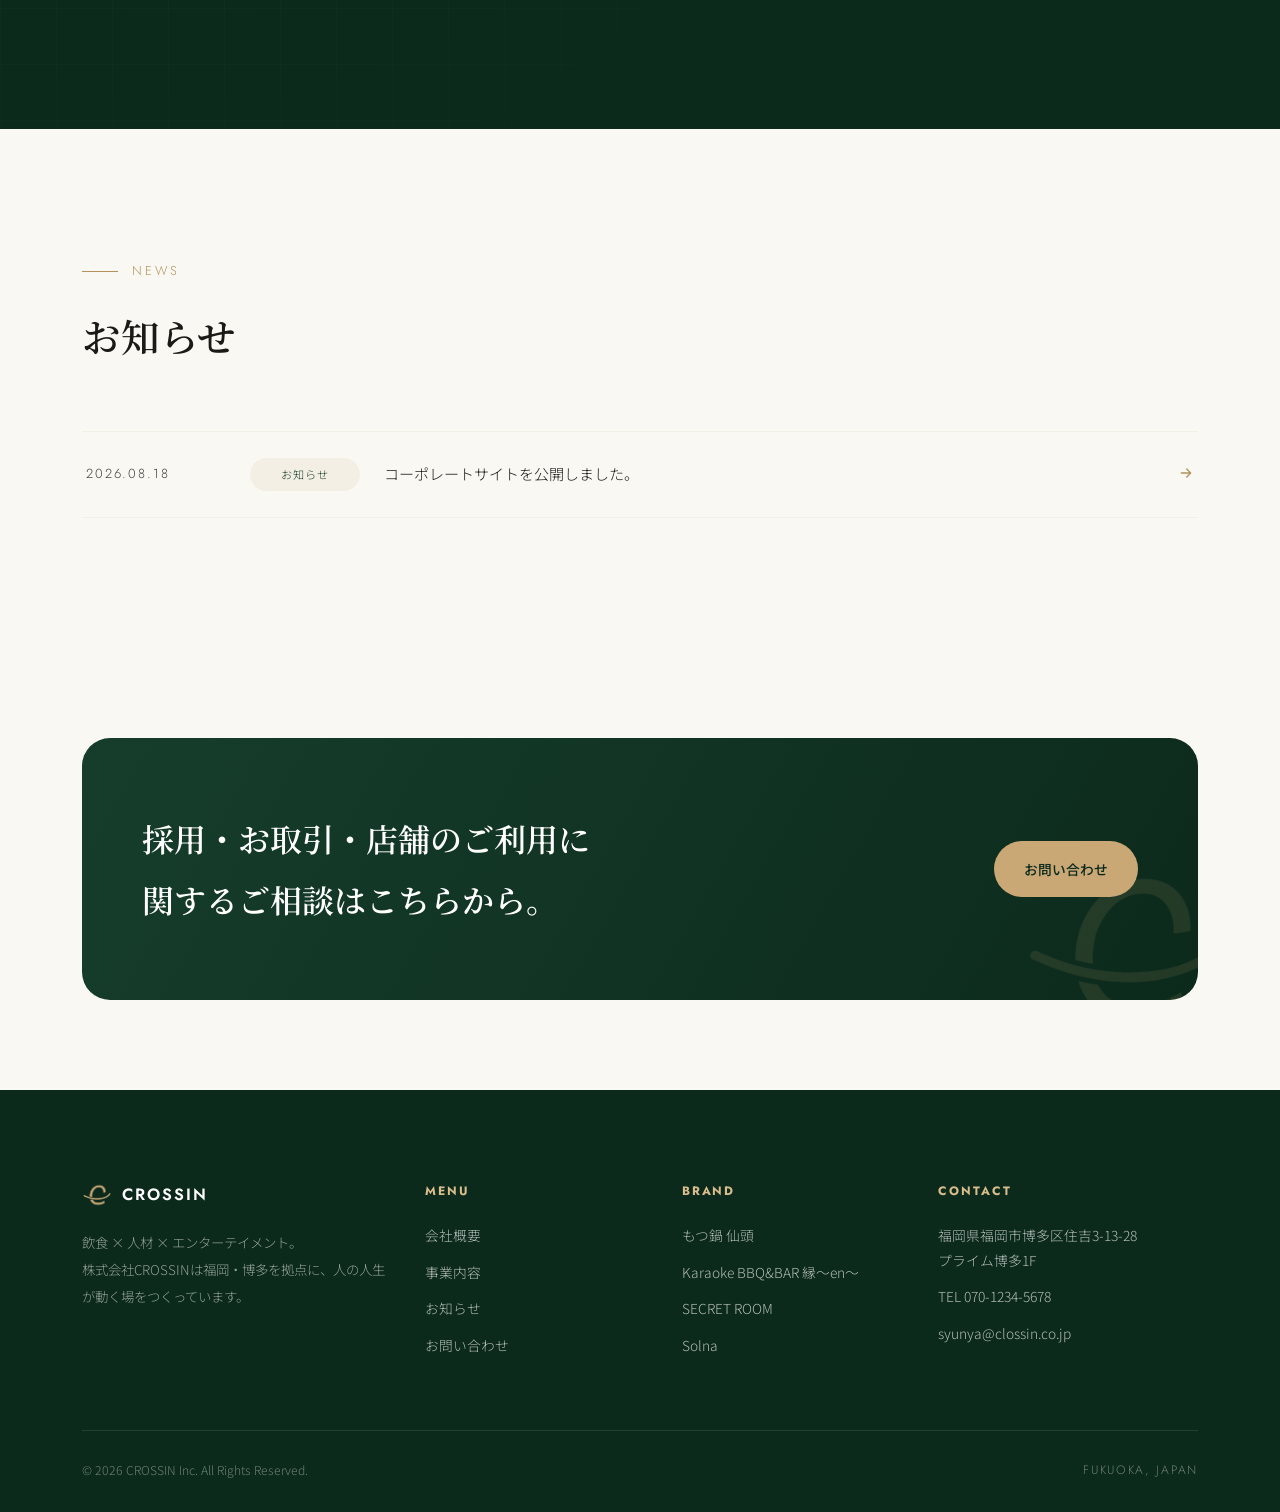
==== commit 66e01fe2: "Home: DININGパネルの写真を仙頭の動画（自動再生ループ）に差し替え Co-Authored-By: Claude Sonnet 5.5 <noreply@anthropic.com>" ====
--- a/index.html
+++ b/index.html
@@ -119,7 +119,7 @@
   </div>
   <div class="jl-panels">
     <div class="jl-panel reveal">
-      <div class="jl-photo" data-parallax><img src="images/photos/sento-nabe-flame-crop.jpg" alt="もつ鍋仙頭" style="object-position: 50% 12%;"></div>
+      <div class="jl-photo" data-parallax><video src="videos/sento-nabe.mp4" poster="images/photos/sento-nabe-poster.jpg" autoplay muted loop playsinline preload="metadata" aria-label="もつ鍋仙頭"></video></div>
       <div class="jl-text">
         <span class="num en">01 / THREE BUSINESS</span>
         <p class="label en">DINING</p>
--- a/css/style.css
+++ b/css/style.css
@@ -487,7 +487,7 @@
   min-height: clamp(360px, 46vw, 560px);
 }
 .jl-panel .jl-photo { flex: 0 0 56%; position: relative; overflow: hidden; }
-.jl-panel .jl-photo img { position: absolute; inset: 0; width: 100%; height: 100%; object-fit: cover; display: block; }
+.jl-panel .jl-photo img, .jl-panel .jl-photo video { position: absolute; inset: 0; width: 100%; height: 100%; object-fit: cover; display: block; }
 .jl-panel .jl-photo.no-photo {
   background: linear-gradient(120deg, var(--green-600) 0%, var(--green-950) 85%);
   display: flex; align-items: center; justify-content: center;
